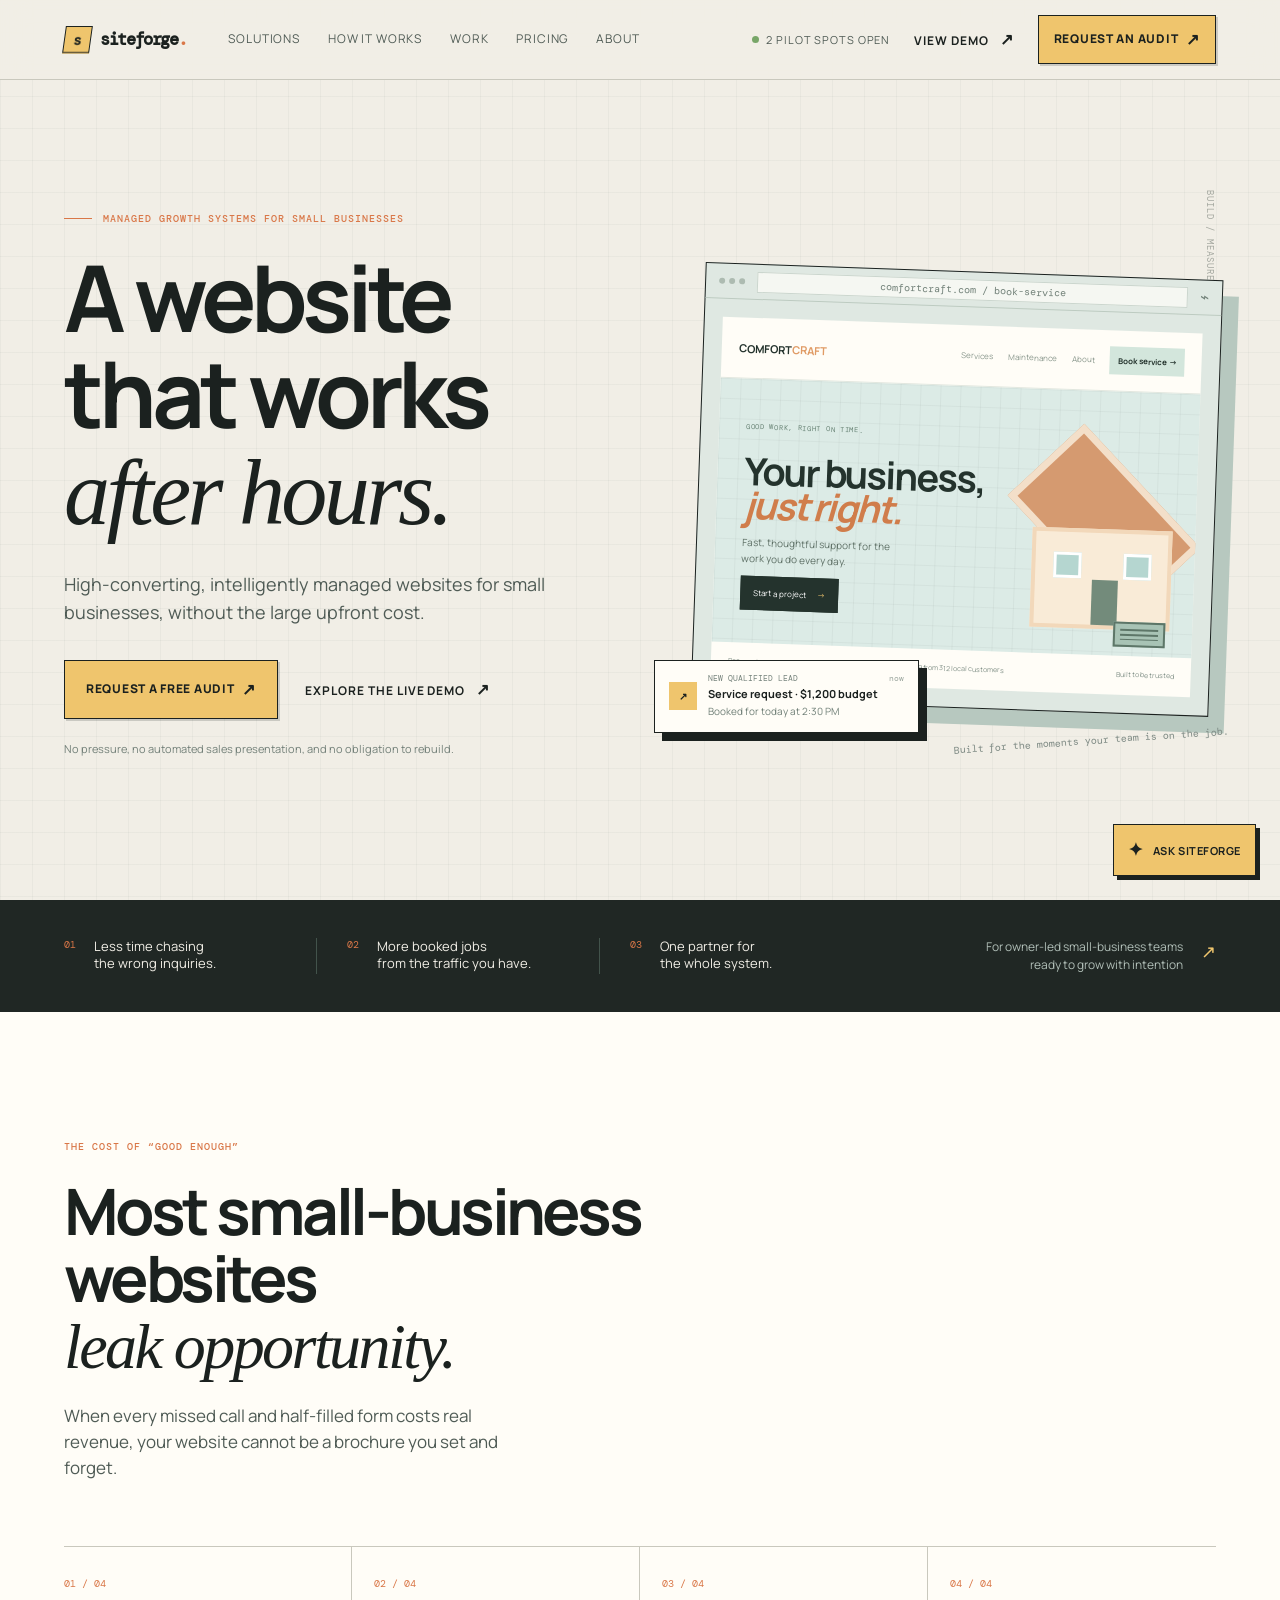
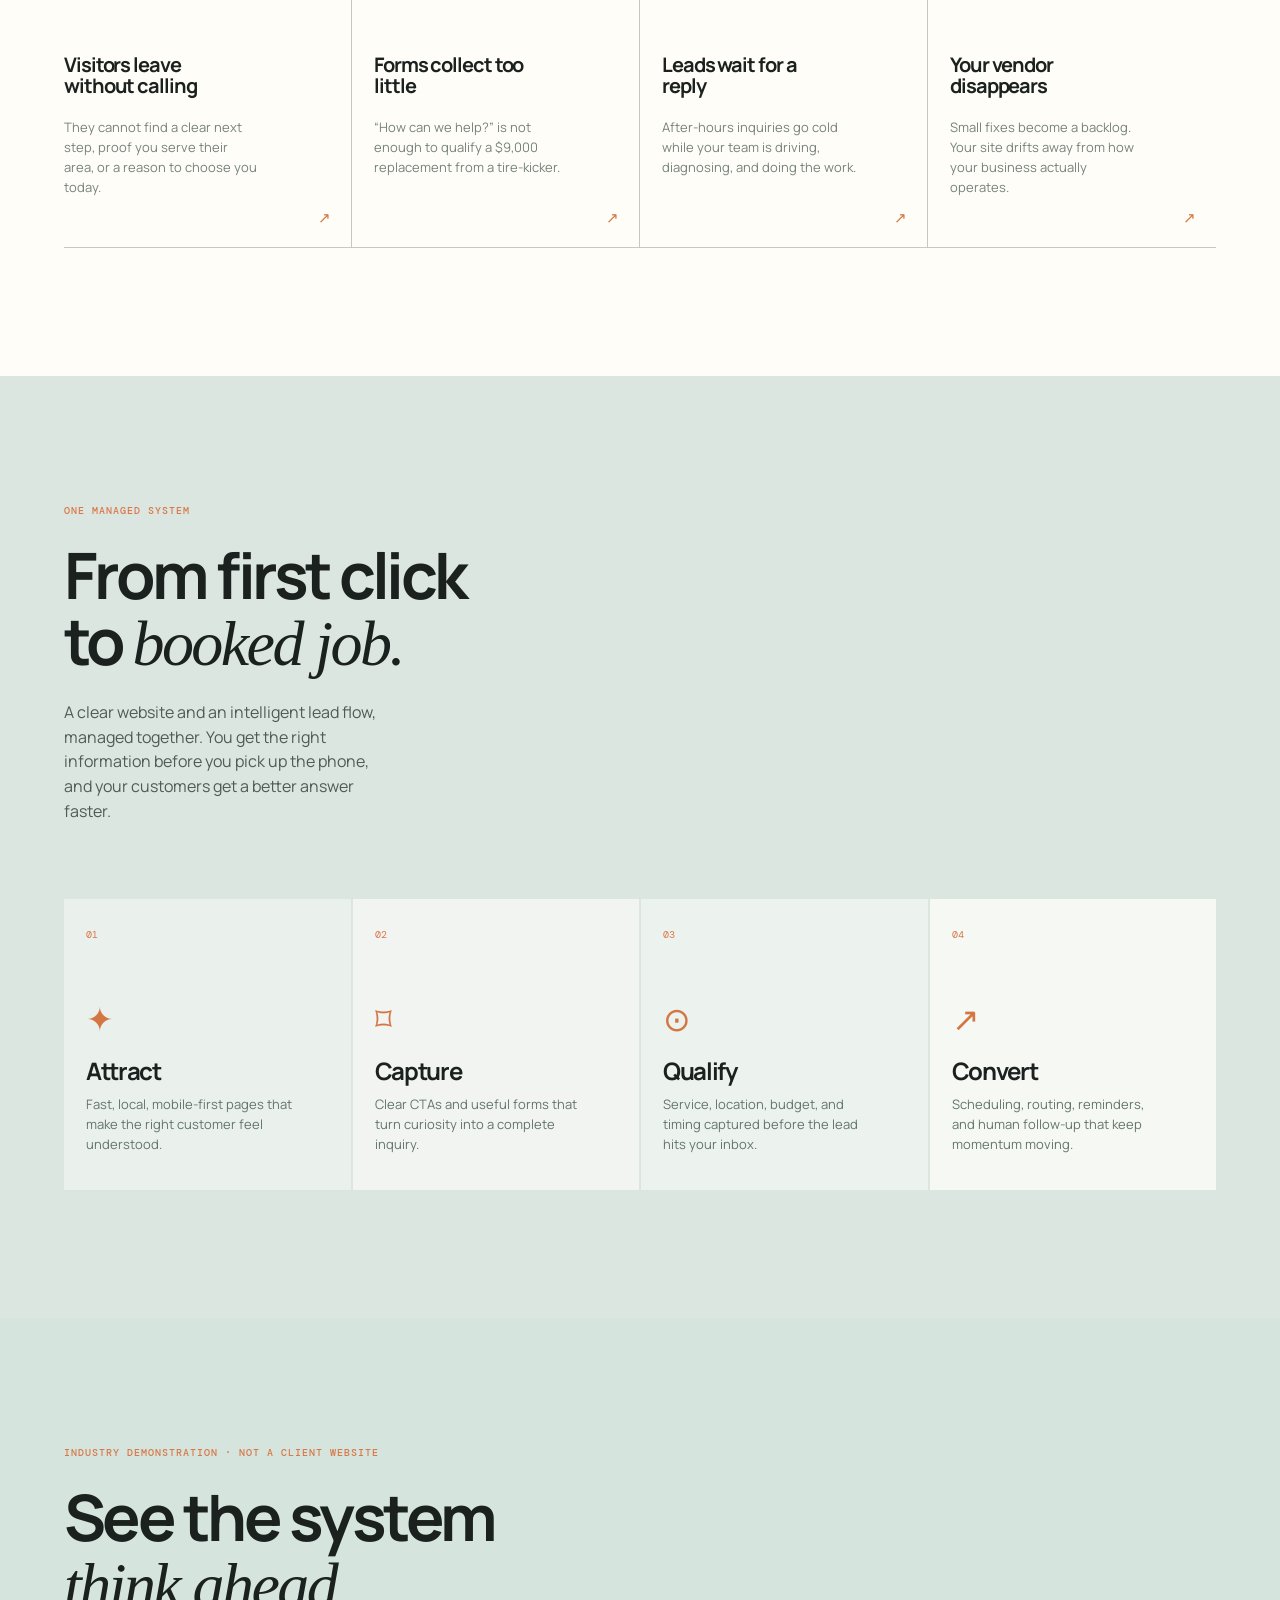
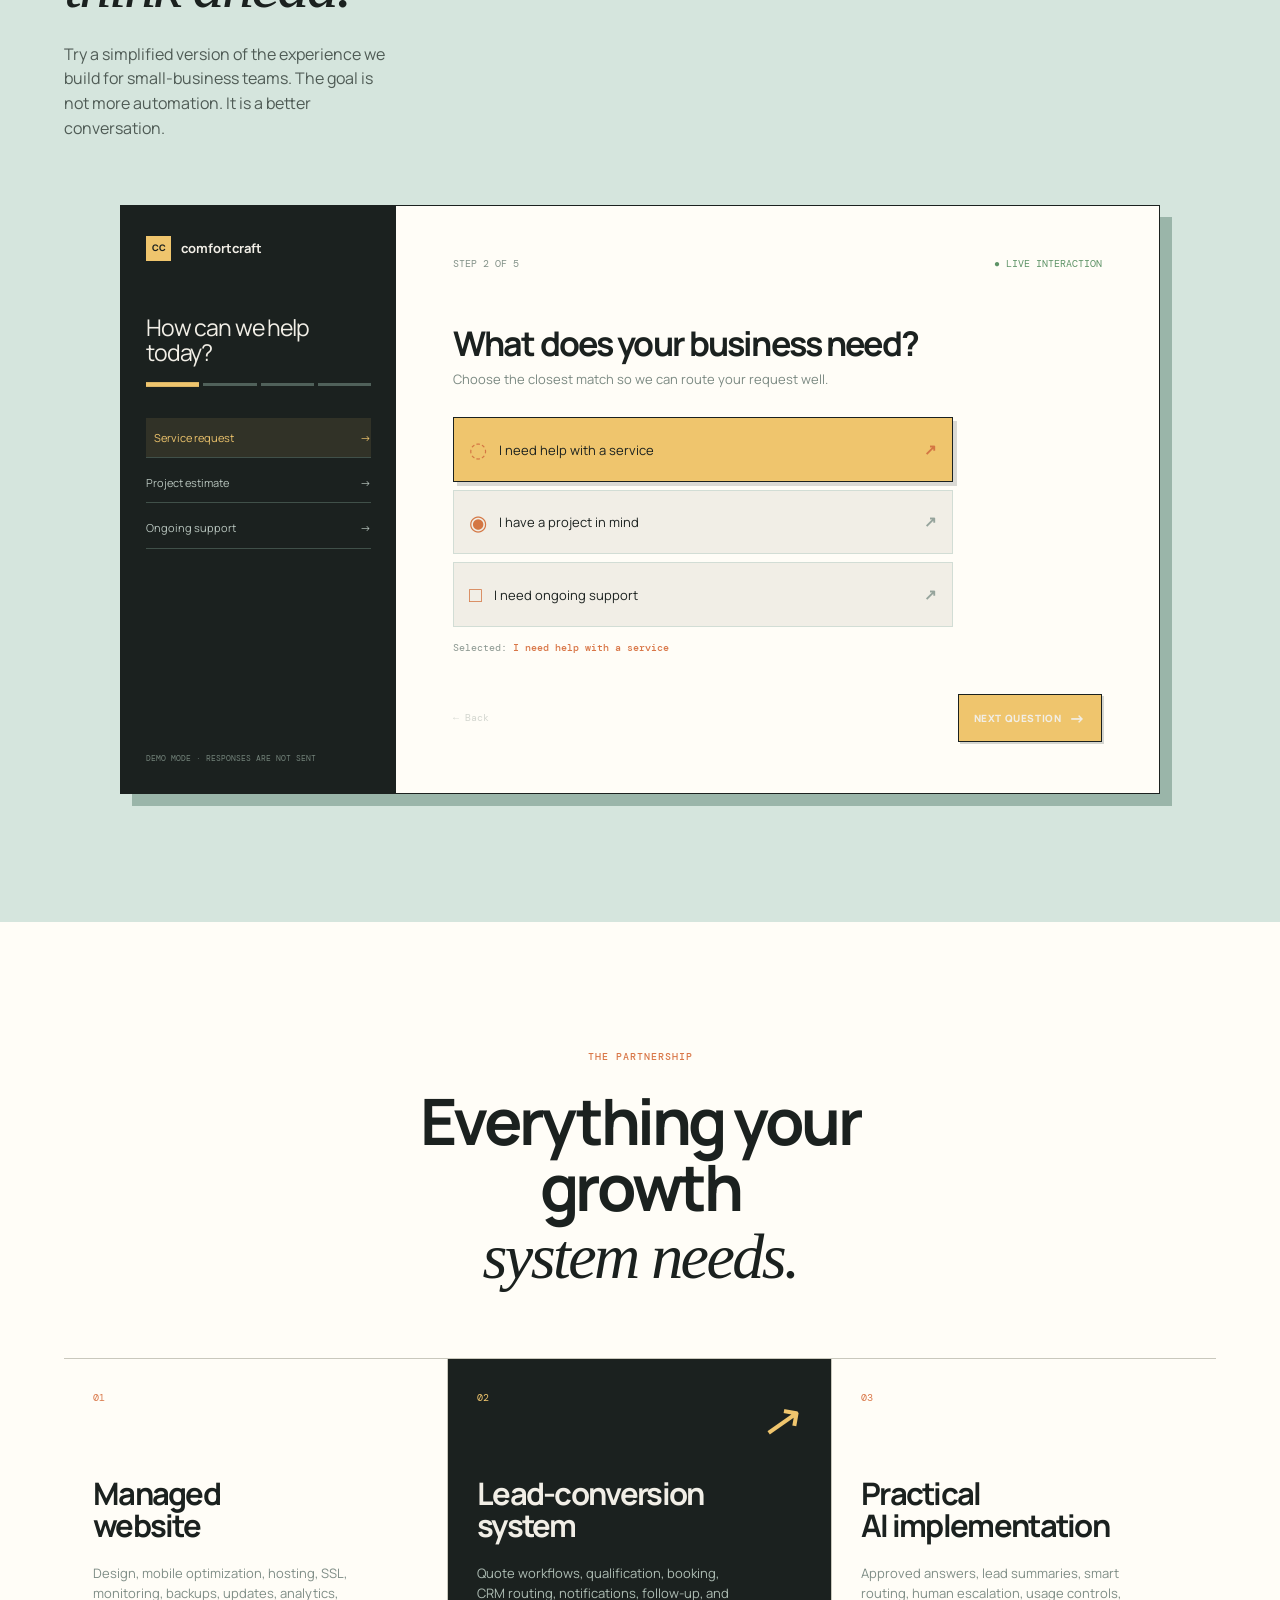
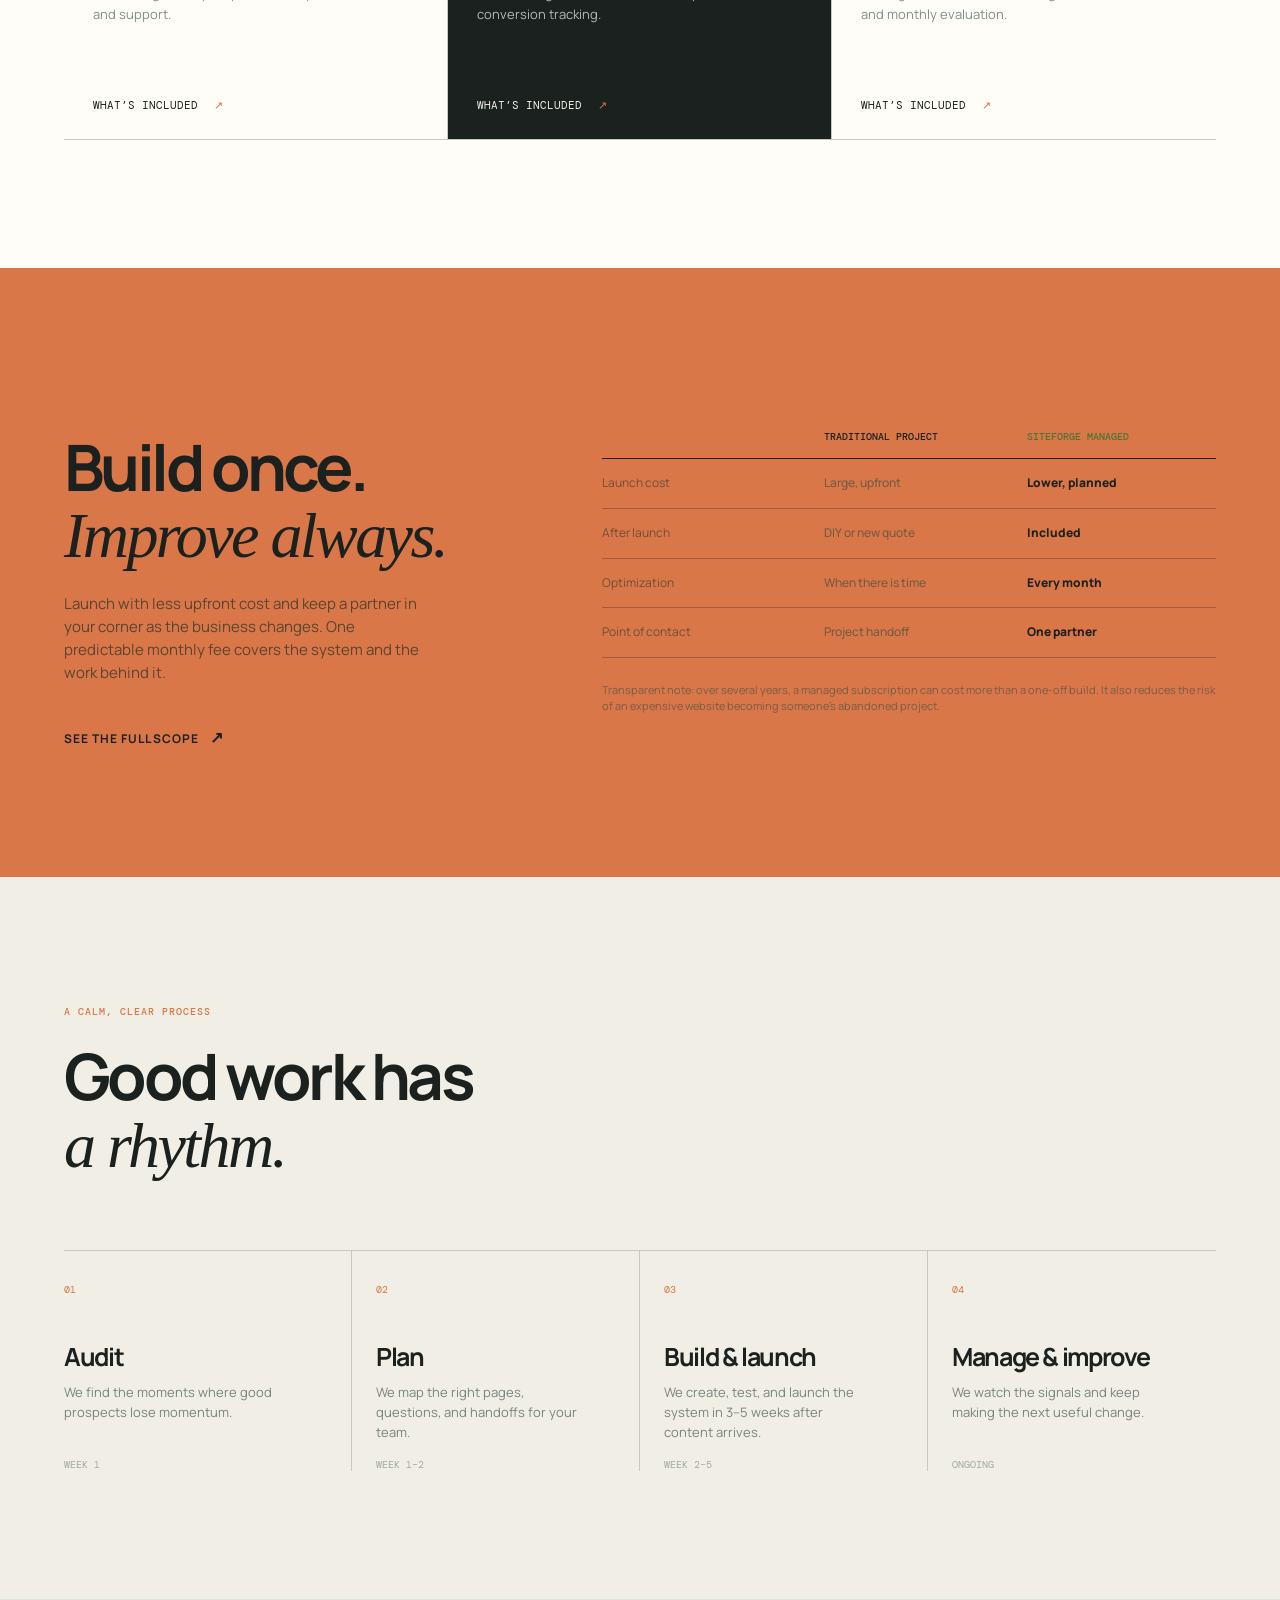
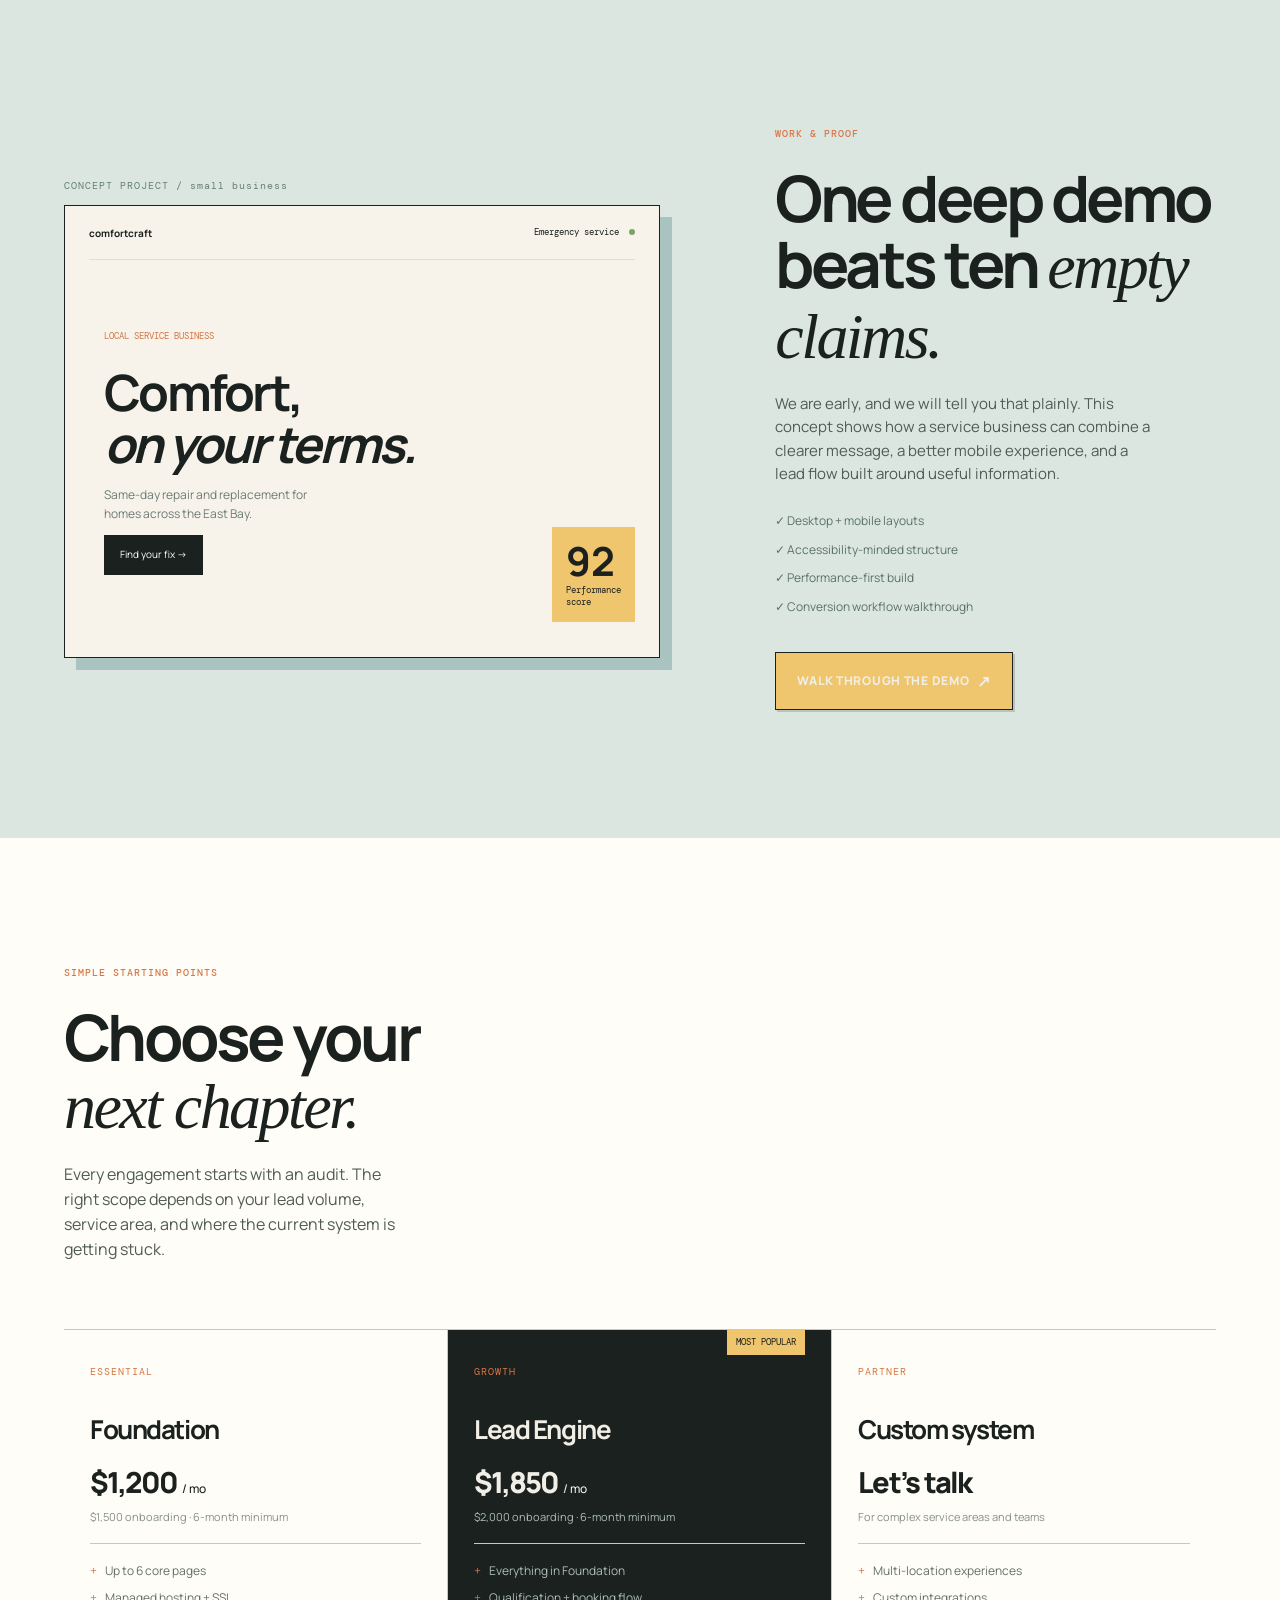
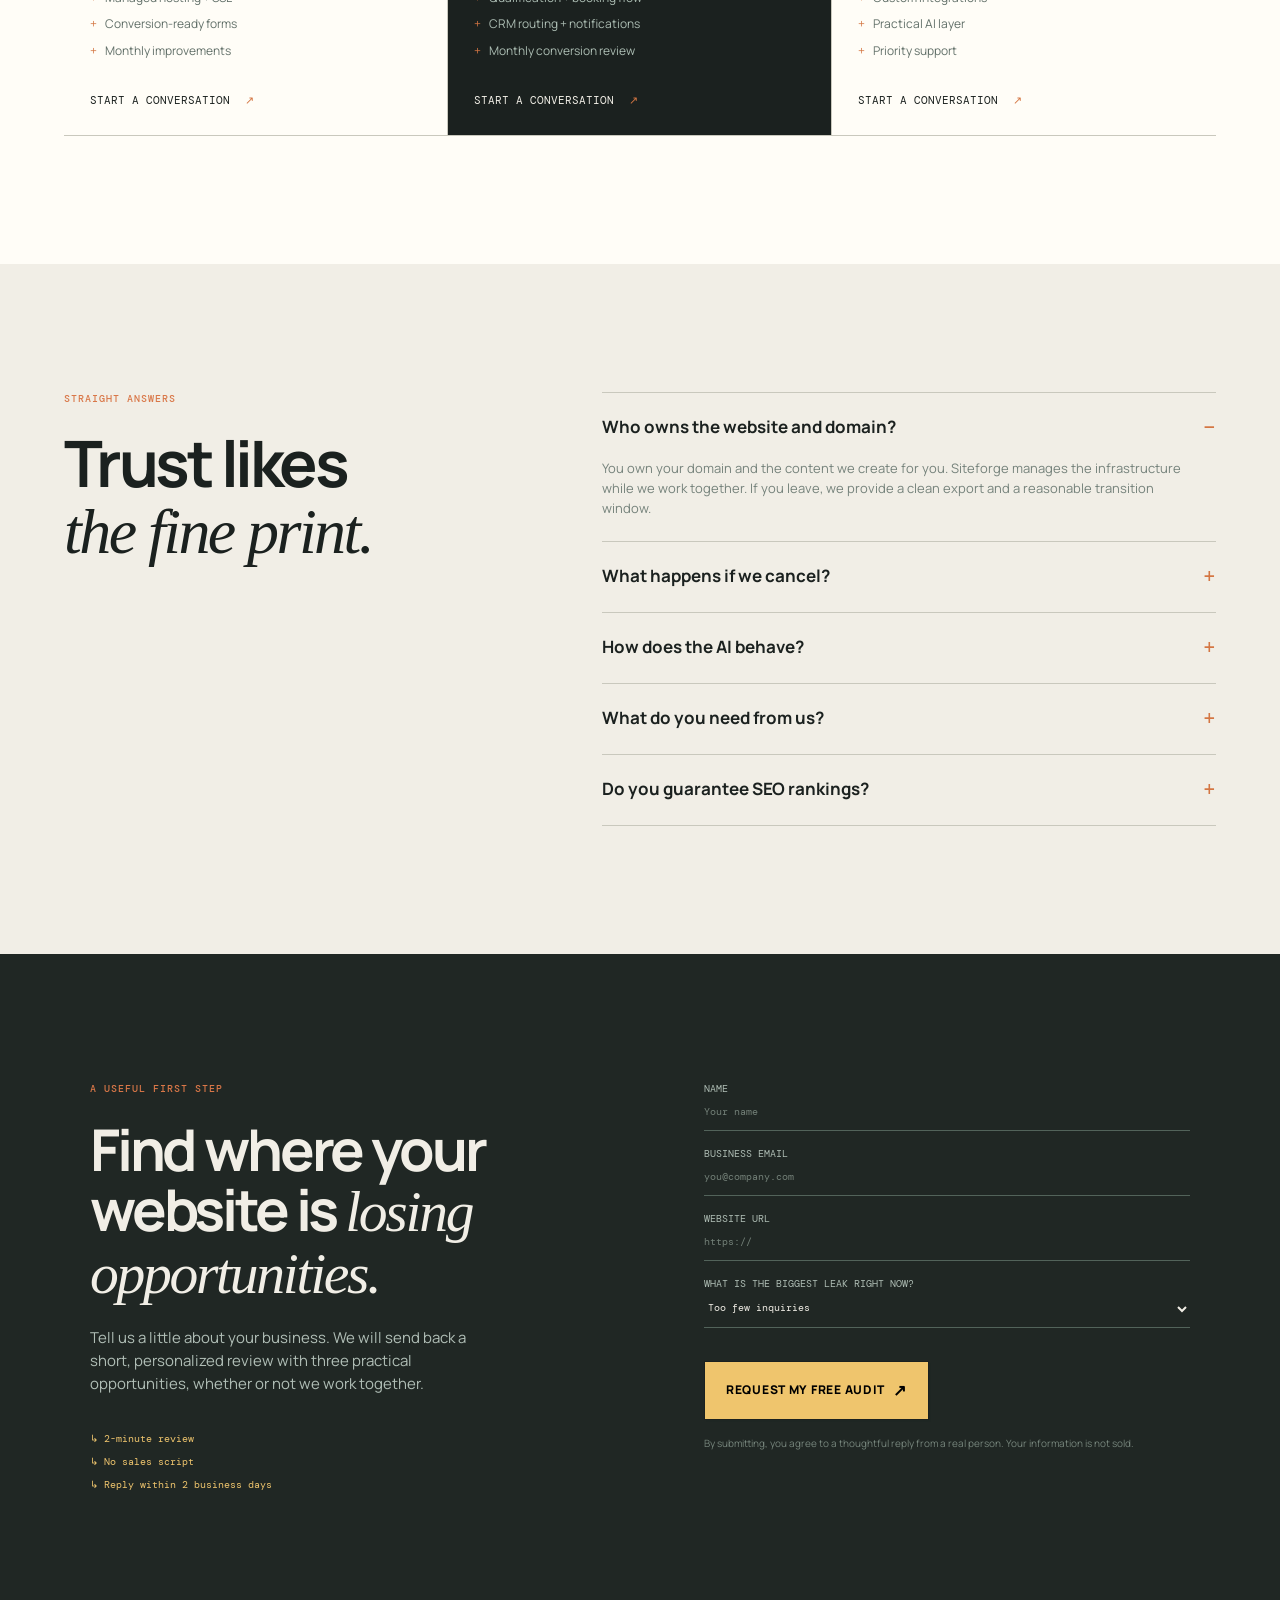
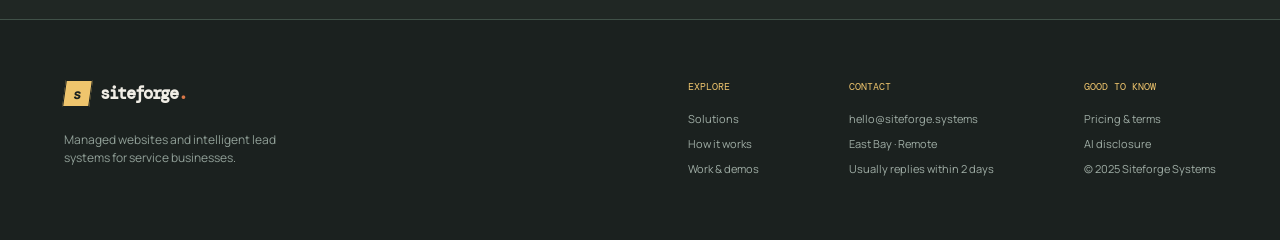
==== index.html @ d2ee428b "Add solutions and work pages with corresponding styles - Created solutions.html to outline Northstar" ====
<!doctype html>
<html lang="en">
<head>
  <meta charset="UTF-8">
  <meta name="viewport" content="width=device-width, initial-scale=1.0">
  <meta name="description" content="Northstar builds and manages lead-generating websites for residential HVAC teams.">
  <meta name="theme-color" content="#172420">
  <title>Northstar | Managed websites for HVAC teams</title>
  <link rel="preconnect" href="https://fonts.googleapis.com">
  <link rel="preconnect" href="https://fonts.gstatic.com" crossorigin>
  <link href="https://fonts.googleapis.com/css2?family=DM+Mono:wght@400;500&family=Manrope:wght@400;500;600;700;800&display=swap" rel="stylesheet">
  <link rel="stylesheet" href="styles.css">
</head>
<body>
  <header class="site-header">
    <a class="brand" href="#top" aria-label="Northstar home"><span class="brand-mark">N</span><span>northstar<span class="brand-dot">.</span></span></a>
    <nav class="main-nav" aria-label="Main navigation">
      <a href="solutions.html">Solutions</a><a href="process.html">How it works</a><a href="work.html">Work</a><a href="pricing.html">Pricing</a><a href="about.html">About</a>
    </nav>
    <div class="header-actions"><span class="availability"><i></i> 2 pilot spots open</span><a class="text-link" href="work.html">View demo <span>↗</span></a><a class="button button-small" href="audit.html">Request an audit <span>↗</span></a></div>
    <button class="menu-toggle" aria-label="Open navigation" aria-expanded="false"><span></span><span></span></button>
  </header>

  <main id="top">
    <section class="hero section-pad">
      <div class="hero-copy reveal">
        <p class="eyebrow"><span class="eyebrow-line"></span> Managed growth systems for HVAC teams</p>
        <h1>A website that works <em>after hours.</em></h1>
        <p class="hero-text">High-converting, intelligently managed websites for residential HVAC companies, without the large upfront cost.</p>
        <div class="hero-actions"><a class="button" href="#audit">Request a free audit <span>↗</span></a><a class="text-link text-link-large" href="#demo">Explore the live demo <span>↗</span></a></div>
        <p class="reassurance">No pressure, no automated sales presentation, and no obligation to rebuild.</p>
      </div>
      <div class="hero-visual reveal reveal-delay">
        <div class="browser-window">
          <div class="browser-bar"><div class="browser-dots"><i></i><i></i><i></i></div><div class="browser-address">comfortcraft.com / book-service</div><span class="lock">⌁</span></div>
          <div class="mock-site">
            <div class="mock-nav"><strong>COMFORT<span>CRAFT</span></strong><span>Services</span><span>Maintenance</span><span>About</span><b>Book service →</b></div>
            <div class="mock-hero"><div><small>Trusted comfort, right on time.</small><h2>Your home,<br><i>just right.</i></h2><p>Fast, honest heating and cooling care for every season.</p><button>Book a service call <span>→</span></button></div><div class="mock-house"><div class="house-roof"></div><div class="house-body"><div class="window"></div><div class="window"></div><div class="door"></div></div><div class="unit"><span></span><span></span><span></span></div></div></div>
            <div class="mock-footer"><span>24/7 emergency service</span><span>★ 4.9 from 312 homeowners</span><span>Licensed & insured</span></div>
          </div>
        </div>
        <div class="lead-toast"><div class="toast-icon">↗</div><div><small>NEW QUALIFIED LEAD</small><strong>AC repair · $1,200 budget</strong><span>Booked for today at 2:30 PM</span></div><b>now</b></div>
        <div class="visual-note">Built for the moments your team is on the job.</div>
      </div>
    </section>

    <section class="signal-strip"><div><span class="signal-number">01</span><p>Less time chasing<br>the wrong inquiries.</p></div><div><span class="signal-number">02</span><p>More booked jobs<br>from the traffic you have.</p></div><div><span class="signal-number">03</span><p>One partner for<br>the whole system.</p></div><div class="signal-aside">For owner-led HVAC teams<br>ready to grow with intention <span>↗</span></div></section>

    <section class="problem section-pad" id="solutions"><div class="section-intro reveal"><p class="eyebrow">The cost of “good enough”</p><h2>Most HVAC websites<br><em>leak opportunity.</em></h2><p>When every missed call and half-filled form costs real revenue, your website cannot be a brochure you set and forget.</p></div><div class="problem-grid reveal reveal-delay"><article><span class="card-index">01 / 04</span><h3>Visitors leave without calling</h3><p>They cannot find a clear next step, proof you serve their area, or a reason to choose you today.</p><span class="card-arrow">↗</span></article><article><span class="card-index">02 / 04</span><h3>Forms collect too little</h3><p>“How can we help?” is not enough to qualify a $9,000 replacement from a tire-kicker.</p><span class="card-arrow">↗</span></article><article><span class="card-index">03 / 04</span><h3>Leads wait for a reply</h3><p>After-hours inquiries go cold while your team is driving, diagnosing, and doing the work.</p><span class="card-arrow">↗</span></article><article><span class="card-index">04 / 04</span><h3>Your vendor disappears</h3><p>Small fixes become a backlog. Your site drifts away from how your business actually operates.</p><span class="card-arrow">↗</span></article></div></section>

    <section class="solution section-pad"><div class="solution-top"><div class="section-intro reveal"><p class="eyebrow">One managed system</p><h2>From first click<br>to <em>booked job.</em></h2></div><p class="solution-lede reveal reveal-delay">A clear website and an intelligent lead flow, managed together. You get the right information before you pick up the phone, and your customers get a better answer faster.</p></div><div class="stage-grid reveal"><article><span class="stage-number">01</span><div class="stage-icon">✦</div><h3>Attract</h3><p>Fast, local, mobile-first pages that make the right homeowner feel understood.</p></article><article><span class="stage-number">02</span><div class="stage-icon">⌑</div><h3>Capture</h3><p>Clear CTAs and useful forms that turn curiosity into a complete inquiry.</p></article><article><span class="stage-number">03</span><div class="stage-icon">⊙</div><h3>Qualify</h3><p>Service, location, budget, and timing captured before the lead hits your inbox.</p></article><article><span class="stage-number">04</span><div class="stage-icon">↗</div><h3>Convert</h3><p>Scheduling, routing, reminders, and human follow-up that keep momentum moving.</p></article></div></section>

    <section class="demo-section section-pad" id="demo"><div class="demo-head"><div class="section-intro reveal"><p class="eyebrow">Industry demonstration · not a client website</p><h2>See the system<br><em>think ahead.</em></h2></div><p class="demo-explainer reveal reveal-delay">Try a simplified version of the experience we build for HVAC teams. The goal is not more automation. It is a better conversation.</p></div><div class="demo-shell reveal"><aside class="demo-sidebar"><div class="demo-brand"><span class="mini-mark">CC</span><strong>comfortcraft</strong></div><p>How can we help today?</p><div class="demo-progress"><span class="active"></span><span></span><span></span><span></span></div><div class="demo-service-list"><button class="service-choice active" data-service="Repair">Air conditioning repair <span>→</span></button><button class="service-choice" data-service="Install">New system installation <span>→</span></button><button class="service-choice" data-service="Maintenance">Seasonal maintenance <span>→</span></button></div><small>DEMO MODE · RESPONSES ARE NOT SENT</small></aside><div class="demo-main"><div class="demo-main-top"><span>Step 1 of 4</span><span class="demo-badge">● Live interaction</span></div><h3>What does your home need?</h3><p>Choose the closest match so we can send the right technician.</p><div class="demo-options"><button class="demo-option selected" data-choice="Not cooling"><span>◌</span> It is not cooling <b>↗</b></button><button class="demo-option" data-choice="Strange noise"><span>◉</span> Strange noise or smell <b>↗</b></button><button class="demo-option" data-choice="Replace system"><span>□</span> I need to replace my system <b>↗</b></button></div><div class="demo-footer"><span>Usually takes 60 seconds</span><button class="button button-dark demo-next">Next step <span>→</span></button></div></div><div class="demo-result" aria-live="polite"><span class="result-kicker">STRUCTURED LEAD PREVIEW</span><strong>Ready for a human, not a robot.</strong><p class="result-service">Air conditioning repair · Not cooling</p><div class="result-fields"><span>Urgency <b>Today</b></span><span>Budget <b>$500–$1,500</b></span><span>Appointment <b>2:30 PM</b></span></div><button class="result-reset">Try another answer ↻</button></div></div></section>

    <section class="services section-pad"><div class="section-intro centered reveal"><p class="eyebrow">The partnership</p><h2>Everything your growth<br><em>system needs.</em></h2></div><div class="service-grid reveal reveal-delay"><article><span class="service-num">01</span><h3>Managed<br>website</h3><p>Design, mobile optimization, hosting, SSL, monitoring, backups, updates, analytics, and support.</p><a href="#audit">What’s included <span>↗</span></a></article><article class="service-featured"><span class="service-num">02</span><h3>Lead-conversion<br>system</h3><p>Quote workflows, qualification, booking, CRM routing, notifications, follow-up, and conversion tracking.</p><a href="#audit">What’s included <span>↗</span></a><div class="service-doodle">↗</div></article><article><span class="service-num">03</span><h3>Practical<br>AI implementation</h3><p>Approved answers, lead summaries, smart routing, human escalation, usage controls, and monthly evaluation.</p><a href="#audit">What’s included <span>↗</span></a></article></div></section>

    <section class="model section-pad" id="pricing"><div class="model-copy reveal"><p class="eyebrow">A different kind of engagement</p><h2>Build once.<br><em>Improve always.</em></h2><p>Launch with less upfront cost and keep a partner in your corner as the business changes. One predictable monthly fee covers the system and the work behind it.</p><a class="text-link" href="#audit">See the full scope <span>↗</span></a></div><div class="model-compare reveal reveal-delay"><div class="compare-row compare-heading"><span></span><b>Traditional project</b><b class="highlight-label">Northstar managed</b></div><div class="compare-row"><span>Launch cost</span><b>Large, upfront</b><strong>Lower, planned</strong></div><div class="compare-row"><span>After launch</span><b>DIY or new quote</b><strong>Included</strong></div><div class="compare-row"><span>Optimization</span><b>When there is time</b><strong>Every month</strong></div><div class="compare-row"><span>Point of contact</span><b>Project handoff</b><strong>One partner</strong></div><small>Transparent note: over several years, a managed subscription can cost more than a one-off build. It also reduces the risk of an expensive website becoming someone’s abandoned project.</small></div></section>

    <section class="process section-pad" id="process"><div class="section-intro reveal"><p class="eyebrow">A calm, clear process</p><h2>Good work has<br><em>a rhythm.</em></h2></div><div class="process-list reveal reveal-delay"><div><span>01</span><h3>Audit</h3><p>We find the moments where good prospects lose momentum.</p><b>Week 1</b></div><div><span>02</span><h3>Plan</h3><p>We map the right pages, questions, and handoffs for your team.</p><b>Week 1–2</b></div><div><span>03</span><h3>Build & launch</h3><p>We create, test, and launch the system in 3–5 weeks after content arrives.</p><b>Week 2–5</b></div><div><span>04</span><h3>Manage & improve</h3><p>We watch the signals and keep making the next useful change.</p><b>Ongoing</b></div></div></section>

    <section class="work section-pad" id="work"><div class="work-visual reveal"><div class="work-label">CONCEPT PROJECT / HVAC</div><div class="work-screen"><div class="work-top"><b>comfortcraft</b><span>Emergency service <i></i></span></div><div class="work-body"><small>LOCAL HEATING & COOLING</small><h2>Comfort,<br><i>on your terms.</i></h2><p>Same-day repair and replacement for homes across the East Bay.</p><button>Find your fix →</button></div><div class="work-side-stat"><strong>92</strong><span>Performance<br>score</span></div></div></div><div class="work-copy reveal reveal-delay"><p class="eyebrow">Work & proof</p><h2>One deep demo<br>beats ten <em>empty claims.</em></h2><p>We are early, and we will tell you that plainly. This concept shows how a service business can combine a clearer message, a better mobile experience, and a lead flow built around useful information.</p><div class="proof-list"><span>✓ Desktop + mobile layouts</span><span>✓ Accessibility-minded structure</span><span>✓ Performance-first build</span><span>✓ Conversion workflow walkthrough</span></div><a class="button button-dark" href="#demo">Walk through the demo <span>↗</span></a></div></section>

    <section class="pricing section-pad"><div class="pricing-top"><div class="section-intro reveal"><p class="eyebrow">Simple starting points</p><h2>Choose your<br><em>next chapter.</em></h2></div><p class="pricing-note reveal reveal-delay">Every engagement starts with an audit. The right scope depends on your lead volume, service area, and where the current system is getting stuck.</p></div><div class="pricing-grid reveal"><article><span>ESSENTIAL</span><h3>Foundation</h3><p class="price">$1,200 <small>/ mo</small></p><p class="onboard">$1,500 onboarding · 6-month minimum</p><ul><li>Up to 6 core pages</li><li>Managed hosting + SSL</li><li>Conversion-ready forms</li><li>Monthly improvements</li></ul><a href="#audit">Start a conversation <span>↗</span></a></article><article class="price-featured"><div class="popular">MOST POPULAR</div><span>GROWTH</span><h3>Lead Engine</h3><p class="price">$1,850 <small>/ mo</small></p><p class="onboard">$2,000 onboarding · 6-month minimum</p><ul><li>Everything in Foundation</li><li>Qualification + booking flow</li><li>CRM routing + notifications</li><li>Monthly conversion review</li></ul><a href="#audit">Start a conversation <span>↗</span></a></article><article><span>PARTNER</span><h3>Custom system</h3><p class="price">Let’s talk</p><p class="onboard">For complex service areas and teams</p><ul><li>Multi-location experiences</li><li>Custom integrations</li><li>Practical AI layer</li><li>Priority support</li></ul><a href="#audit">Start a conversation <span>↗</span></a></article></div></section>

    <section class="faq section-pad"><div class="section-intro reveal"><p class="eyebrow">Straight answers</p><h2>Trust likes<br><em>the fine print.</em></h2></div><div class="faq-list reveal reveal-delay"><details open><summary>Who owns the website and domain?</summary><p>You own your domain and the content we create for you. Northstar manages the infrastructure while we work together. If you leave, we provide a clean export and a reasonable transition window.</p></details><details><summary>What happens if we cancel?</summary><p>There is no lock-in beyond the minimum term. We give 30 days notice, export your site and lead data, and document the handoff. Your domain stays yours.</p></details><details><summary>How does the AI behave?</summary><p>It only answers from an approved knowledge base, shows its limits, and hands off to a person when a question is unclear or sensitive. We review its performance monthly.</p></details><details><summary>What do you need from us?</summary><p>A point person, access to your existing website and CRM, service details, photos or brand assets, and timely feedback. Content delays are the most common cause of a slower launch.</p></details><details><summary>Do you guarantee SEO rankings?</summary><p>No. We build a fast, accessible, technically sound foundation and track meaningful actions. Rankings depend on competition, location, content, and many factors outside a website.</p></details></div></section>

    <section class="audit section-pad" id="audit"><div class="audit-card reveal"><div class="audit-copy"><p class="eyebrow">A useful first step</p><h2>Find where your website is <em>losing opportunities.</em></h2><p>Tell us a little about your business. We will send back a short, personalized review with three practical opportunities, whether or not we work together.</p><div class="audit-trust"><span>↳ 2-minute review</span><span>↳ No sales script</span><span>↳ Reply within 2 business days</span></div></div><form class="audit-form" id="audit-form"><label>Name<input required type="text" placeholder="Your name"></label><label>Business email<input required type="email" placeholder="you@company.com"></label><label>Website URL<input type="url" placeholder="https://"></label><label>What is the biggest leak right now?<select><option>Too few inquiries</option><option>Inquiries are not qualified</option><option>Slow response time</option><option>Website feels outdated</option></select></label><button class="button button-light" type="submit">Request my free audit <span>↗</span></button><p class="form-note">By submitting, you agree to a thoughtful reply from a real person. Your information is not sold.</p></form><div class="form-success" hidden><span>✓</span><h3>Good. We have it.</h3><p>We’ll reply within two business days with next steps for your review.</p><button class="text-link reset-form" type="button">Send another request ↻</button></div></div></section>
  </main>

  <footer class="site-footer"><div class="footer-brand"><a class="brand" href="index.html"><span class="brand-mark">N</span><span>northstar<span class="brand-dot">.</span></span></a><p>Managed websites and intelligent lead systems for service businesses.</p></div><div class="footer-links"><div><small>Explore</small><a href="solutions.html">Solutions</a><a href="process.html">How it works</a><a href="work.html">Work & demos</a></div><div><small>Contact</small><a href="mailto:hello@northstar.systems">hello@northstar.systems</a><span>East Bay · Remote</span><span>Usually replies within 2 days</span></div><div><small>Good to know</small><a href="pricing.html">Pricing & terms</a><a href="audit.html">AI disclosure</a><span>© 2025 Northstar Systems</span></div></div></footer>
  <script src="script.js"></script>
</body>
</html>
---- styles.css ----
:root{--ink:#172420;--ink-soft:#40514a;--paper:#f4f5ef;--white:#fffefa;--mist:#e1e9e3;--line:#ccd6cf;--lime:#d5ee71;--blue:#cfe3ed;--orange:#e1a16b;--mono:'DM Mono',monospace;--sans:'Manrope',sans-serif}*{box-sizing:border-box}html{scroll-behavior:smooth}body{margin:0;background:var(--paper);color:var(--ink);font-family:var(--sans);font-size:15px;line-height:1.55}a{color:inherit;text-decoration:none}button,input,select{font:inherit}button{cursor:pointer}em{font-family:Georgia,serif;font-weight:400;letter-spacing:-.04em}h1,h2,h3,p{margin-top:0}h1,h2,h3{line-height:1.04;letter-spacing:-.055em}h1{font-size:clamp(3.8rem,7.2vw,7.6rem);max-width:850px;margin-bottom:28px}h2{font-size:clamp(2.7rem,5vw,5rem);margin-bottom:22px}h3{font-size:1.55rem}.section-pad{padding:128px max(5vw,32px)}.site-header{height:80px;padding:0 max(5vw,32px);display:flex;align-items:center;gap:42px;border-bottom:1px solid var(--line);background:rgba(244,245,239,.92);position:sticky;top:0;z-index:10;backdrop-filter:blur(14px)}.brand{display:flex;align-items:center;gap:9px;font-size:19px;font-weight:800;letter-spacing:-.06em}.brand-mark{background:var(--ink);color:var(--lime);display:grid;place-items:center;width:27px;height:27px;font-size:14px;letter-spacing:-.1em}.brand-dot{color:#d37b48}.main-nav{display:flex;gap:28px;font-size:12px;color:var(--ink-soft);text-transform:uppercase;letter-spacing:.07em}.main-nav a:hover,.text-link:hover{color:#d47643}.header-actions{margin-left:auto;display:flex;align-items:center;gap:24px;font-size:11px;text-transform:uppercase;letter-spacing:.08em}.availability{display:flex;align-items:center;gap:7px;color:var(--ink-soft)}.availability i{width:7px;height:7px;background:#78a668;border-radius:50%;display:block}.text-link{font-size:12px;text-transform:uppercase;letter-spacing:.08em;font-weight:700}.text-link span,.button span{padding-left:8px;font-size:16px}.button{display:inline-flex;align-items:center;justify-content:center;background:var(--lime);border:1px solid var(--ink);padding:16px 21px;font-size:12px;font-weight:800;text-transform:uppercase;letter-spacing:.06em;transition:transform .2s,box-shadow .2s}.button:hover{transform:translate(-3px,-3px);box-shadow:4px 4px 0 var(--ink)}.button-small{padding:11px 15px}.button-dark{background:var(--ink);color:var(--paper);border-color:var(--ink)}.button-light{background:var(--lime)}.menu-toggle{display:none;background:none;border:0}.hero{display:grid;grid-template-columns:1fr 1fr;gap:5vw;min-height:calc(100vh - 80px);align-items:center;padding-top:90px;padding-bottom:90px}.eyebrow{font:500 10px var(--mono);letter-spacing:.1em;text-transform:uppercase;color:#d47643;display:flex;align-items:center;gap:11px;margin-bottom:25px}.eyebrow-line{width:28px;height:1px;background:#d47643;display:inline-block}.hero-text{font-size:18px;line-height:1.6;max-width:490px;color:var(--ink-soft);margin-bottom:33px}.hero-actions{display:flex;align-items:center;gap:27px;flex-wrap:wrap}.text-link-large{font-size:12px}.reassurance{font-size:11px;color:#738079;margin-top:21px}.hero-visual{position:relative;padding:40px 0 40px 2vw}.browser-window{background:#dfe8e2;border:1px solid var(--ink);box-shadow:16px 16px 0 #b7c8bf;transform:rotate(2deg)}.browser-bar{height:35px;padding:0 13px;display:flex;align-items:center;gap:12px;border-bottom:1px solid #bdcbc1;font:10px var(--mono);color:#718078}.browser-dots{display:flex;gap:4px}.browser-dots i{width:6px;height:6px;border-radius:50%;background:#adbbb1}.browser-address{background:#f5f7f2;border:1px solid #cbd6ce;padding:3px 20px;flex:1;text-align:center}.lock{font-size:15px}.mock-site{background:var(--white);margin:18px;min-height:340px;color:#24332d}.mock-nav{padding:16px 17px;display:flex;gap:15px;align-items:center;border-bottom:1px solid #e2e7df;font-size:8px;color:#89978c}.mock-nav strong{font-size:11px;color:#24332d;margin-right:auto}.mock-nav strong span{color:#e09b65}.mock-nav b{background:#d3e6dc;padding:8px;color:#24332d;font-size:8px}.mock-hero{background:#dcebe6;min-height:260px;padding:33px 27px;display:flex;overflow:hidden}.mock-hero small{font:7px var(--mono);text-transform:uppercase;letter-spacing:.1em;color:#668173}.mock-hero h2{font-size:38px;line-height:.9;margin:17px 0 14px}.mock-hero h2 i{color:#d07d4b}.mock-hero p{font-size:10px;max-width:160px;color:#5f7167}.mock-hero button{border:1px solid #24332d;background:#24332d;color:white;padding:10px 12px;font-size:8px}.mock-hero button span{color:var(--lime);padding-left:9px}.mock-house{position:relative;flex:1;margin-left:20px;margin-top:45px}.house-roof{width:170px;height:105px;background:#d59a70;transform:rotate(45deg);position:absolute;top:0;left:15px;border:7px solid #f3dfc9}.house-body{position:absolute;background:#f9ebd7;width:140px;height:100px;top:60px;left:29px;border:4px solid #f2d8ba}.window{position:absolute;background:#b5d6d0;width:28px;height:26px;top:20px;left:18px;border:3px solid #fff}.window+ .window{left:88px}.door{position:absolute;background:#738b7b;width:26px;height:45px;bottom:0;left:57px}.unit{position:absolute;bottom:-24px;right:0;background:#a8c3b5;width:52px;height:25px;border:2px solid #5d7668;display:flex;flex-direction:column;gap:3px;padding:5px}.unit span{height:2px;background:#5d7668}.mock-footer{display:flex;justify-content:space-between;padding:14px 17px;font-size:7px;color:#819087}.lead-toast{position:absolute;bottom:16px;left:-18px;background:var(--white);border:1px solid var(--ink);display:flex;align-items:center;gap:11px;padding:12px 14px;box-shadow:8px 8px 0 var(--ink);font-size:10px}.toast-icon{background:var(--lime);width:28px;height:28px;display:grid;place-items:center;font-weight:bold}.lead-toast div:nth-child(2){display:grid;gap:2px}.lead-toast small{font:8px var(--mono);color:#77847d}.lead-toast strong{font-size:11px}.lead-toast span{color:#718078}.lead-toast>b{font:8px var(--mono);align-self:flex-start;color:#9aa59d}.visual-note{position:absolute;right:-1vw;bottom:2px;font:10px var(--mono);color:#7d8983;transform:rotate(-4deg)}.signal-strip{background:var(--ink);color:var(--paper);display:grid;grid-template-columns:repeat(3,1fr) 1.2fr;padding:38px max(5vw,32px);gap:30px}.signal-strip>div{display:flex;gap:18px;border-right:1px solid #42534b}.signal-strip>div:nth-child(3){border:0}.signal-number{font:10px var(--mono);color:var(--lime)}.signal-strip p{font-size:13px;line-height:1.3;margin:0}.signal-aside{border:0!important;justify-content:flex-end;text-align:right;color:#b0beb7;font-size:12px;line-height:1.5}.signal-aside span{color:var(--lime);font-size:18px}.section-intro{max-width:600px}.section-intro>p:last-child{font-size:17px;color:var(--ink-soft);max-width:440px}.problem{background:var(--white)}.problem-grid{display:grid;grid-template-columns:repeat(4,1fr);margin-top:64px;border-top:1px solid var(--line);border-bottom:1px solid var(--line)}.problem-grid article{min-height:300px;padding:23px 22px 20px 0;border-right:1px solid var(--line);position:relative}.problem-grid article:not(:first-child){padding-left:22px}.problem-grid article:last-child{border:0}.card-index,.stage-number,.service-num{font:10px var(--mono);color:#d47643}.problem-grid h3{font-size:20px;margin-top:62px;max-width:170px}.problem-grid p{font-size:13px;color:#75827b;max-width:195px}.card-arrow{position:absolute;bottom:17px;right:20px;color:#d47643}.solution{background:var(--blue)}.solution-top,..demo-head,.pricing-top{display:flex;justify-content:space-between;gap:70px}.solution-lede,.demo-explainer,.pricing-note{max-width:335px;align-self:flex-end;color:var(--ink-soft);font-size:16px}.stage-grid{display:grid;grid-template-columns:repeat(4,1fr);margin-top:75px;gap:2px}.stage-grid article{background:rgba(255,254,250,.38);min-height:250px;padding:22px;position:relative}.stage-grid article:nth-child(2){background:rgba(255,254,250,.63)}.stage-grid article:nth-child(3){background:rgba(255,254,250,.45)}.stage-grid article:nth-child(4){background:rgba(255,254,250,.76)}.stage-icon{font-size:33px;margin:49px 0 15px;color:#d47643}.stage-grid h3{font-size:24px;margin-bottom:10px}.stage-grid p{font-size:13px;color:#62756c;max-width:210px}.demo-section{background:#d5e5dd}.demo-shell{display:grid;grid-template-columns:275px 1fr;max-width:1040px;margin:64px auto 0;background:var(--white);border:1px solid var(--ink);min-height:465px;box-shadow:12px 12px 0 #9ab5a9;position:relative;overflow:hidden}.demo-sidebar{background:var(--ink);color:var(--paper);padding:30px 25px;display:flex;flex-direction:column}.demo-brand{display:flex;align-items:center;gap:10px;font-size:13px}.mini-mark{display:grid;place-items:center;background:var(--lime);color:var(--ink);font-size:9px;width:25px;height:25px;font-weight:800}.demo-sidebar>p{font-size:23px;line-height:1.1;margin:54px 0 18px;letter-spacing:-.05em}.demo-progress{display:flex;gap:4px;margin-bottom:32px}.demo-progress span{height:3px;flex:1;background:#50615a}.demo-progress .active{background:var(--lime)}.demo-service-list{display:grid;gap:5px}.service-choice{background:none;border:0;border-bottom:1px solid #405049;color:#b8c5be;text-align:left;padding:11px 0;font-size:11px;display:flex;justify-content:space-between}.service-choice.active{color:var(--lime)}.demo-sidebar small{font:8px var(--mono);color:#73837a;margin-top:auto}.demo-main{padding:51px 57px}.demo-main-top{font:10px var(--mono);color:#839188;display:flex;justify-content:space-between;text-transform:uppercase}.demo-badge{color:#5e9367}.demo-main h3{font-size:34px;margin:56px 0 8px}.demo-main>p{color:#7b8982;font-size:13px}.demo-options{display:grid;gap:8px;max-width:500px;margin-top:28px}.demo-option{display:flex;align-items:center;gap:12px;border:1px solid #d2ddd5;background:var(--paper);padding:15px;text-align:left;color:var(--ink);font-size:13px}.demo-option span{font-size:21px;color:#d47643}.demo-option b{margin-left:auto;color:#96a49c;font-size:15px}.demo-option.selected{border-color:var(--ink);background:#edf4ee}.demo-option.selected b{color:#d47643}.demo-footer{display:flex;justify-content:space-between;align-items:center;margin-top:40px;color:#8b9790;font:10px var(--mono)}.demo-footer .button{font-family:var(--sans);font-size:10px;padding:12px 15px}.demo-result{display:none;position:absolute;right:30px;bottom:24px;background:var(--lime);border:1px solid var(--ink);padding:21px;width:275px;box-shadow:7px 7px 0 var(--ink)}.demo-result.show{display:block}.result-kicker{font:9px var(--mono);color:#677b4f}.demo-result strong{display:block;font-size:19px;line-height:1.05;margin:23px 0 12px;letter-spacing:-.05em}.result-service{font-size:11px}.result-fields{border-top:1px solid #b1c95e;margin-top:16px;padding-top:12px;display:grid;gap:7px;font-size:10px}.result-fields span{display:flex;justify-content:space-between}.result-fields b{font-weight:700}.result-reset{background:none;border:0;font-size:10px;margin-top:20px;padding:0;border-bottom:1px solid var(--ink)}.services{background:var(--white)}.centered{text-align:center;margin:auto}.centered .eyebrow{justify-content:center}.service-grid{display:grid;grid-template-columns:repeat(3,1fr);margin-top:67px;border-top:1px solid var(--line);border-bottom:1px solid var(--line)}.service-grid article{min-height:380px;padding:25px 29px;position:relative;border-right:1px solid var(--line)}.service-grid article:last-child{border:0}.service-grid .service-featured{background:var(--ink);color:var(--paper)}.service-featured .service-num{color:var(--lime)}.service-grid h3{font-size:31px;margin:70px 0 22px}.service-grid p{font-size:13px;color:#7f8d86;max-width:260px}.service-featured p{color:#aebdb4}.service-grid a{position:absolute;bottom:27px;font:11px var(--mono);text-transform:uppercase}.service-grid a span{color:#d47643;margin-left:9px}.service-doodle{position:absolute;right:27px;top:23px;font-size:49px;color:var(--lime);transform:rotate(10deg)}.model{display:grid;grid-template-columns:.8fr 1.2fr;gap:10vw;background:var(--orange)}.model-copy p:not(.eyebrow){max-width:370px;color:#5a4432}.model-copy .text-link{display:inline-block;margin-top:25px}.model-compare{align-self:center}.compare-row{display:grid;grid-template-columns:1.1fr 1fr 1fr;border-bottom:1px solid rgba(23,36,32,.3);padding:15px 0;gap:15px;font-size:12px}.compare-row span{color:#6d4f38}.compare-row b{font-weight:500;color:#765b44}.compare-row strong{font-weight:800}.compare-heading{padding-top:0;border-bottom:1px solid var(--ink);font:10px var(--mono);text-transform:uppercase}.compare-heading b{color:var(--ink)}.highlight-label{color:#4e7335!important}.model-compare>small{display:block;color:#795c45;font-size:11px;line-height:1.5;margin-top:24px}.process{background:var(--paper)}.process-list{display:grid;grid-template-columns:repeat(4,1fr);margin-top:70px;border-top:1px solid var(--line)}.process-list>div{padding:25px 24px 0 0;border-right:1px solid var(--line);min-height:220px;position:relative}.process-list>div:not(:first-child){padding-left:24px}.process-list>div:last-child{border:0}.process-list span{font:10px var(--mono);color:#d47643}.process-list h3{font-size:25px;margin:45px 0 12px}.process-list p{font-size:13px;color:#77847d;max-width:210px}.process-list b{position:absolute;bottom:0;font:10px var(--mono);font-weight:400;color:#a0aaa4;text-transform:uppercase}.work{display:grid;grid-template-columns:1.15fr .85fr;gap:9vw;background:var(--blue);align-items:center}.work-visual{position:relative}.work-label{font:10px var(--mono);letter-spacing:.1em;margin-bottom:13px;color:#658076}.work-screen{background:#f7f2ea;min-height:390px;border:1px solid var(--ink);position:relative;padding:20px 24px;box-shadow:12px 12px 0 #a9c4c0;overflow:hidden}.work-top{display:flex;justify-content:space-between;font-size:10px;border-bottom:1px solid #e0ded5;padding-bottom:17px}.work-top span{font:9px var(--mono)}.work-top i{display:inline-block;width:6px;height:6px;background:#76a663;border-radius:50%;margin-left:5px}.work-body{padding:62px 15px}.work-body small{font:9px var(--mono);color:#d47643}.work-body h2{font-size:50px;margin:21px 0 16px}.work-body p{color:#6c7c73;font-size:12px;max-width:205px}.work-body button{border:0;background:var(--ink);color:white;padding:12px 16px;font-size:10px}.work-side-stat{position:absolute;right:24px;bottom:35px;background:var(--lime);padding:14px;display:grid;gap:3px}.work-side-stat strong{font-size:40px;line-height:1}.work-side-stat span{font:9px var(--mono)}.work-copy>p:not(.eyebrow){color:var(--ink-soft);max-width:375px}.proof-list{display:grid;gap:10px;margin:27px 0 35px;font-size:12px}.proof-list span{color:#587169}.pricing{background:var(--white)}.pricing-grid{display:grid;grid-template-columns:repeat(3,1fr);margin-top:67px;border-top:1px solid var(--line);border-bottom:1px solid var(--line)}.pricing-grid article{padding:28px 26px;min-height:405px;border-right:1px solid var(--line);position:relative}.pricing-grid article:last-child{border:0}.pricing-grid article>span{font:10px var(--mono);color:#d47643;letter-spacing:.1em}.pricing-grid h3{font-size:26px;margin:35px 0 17px}.price{font-size:29px;font-weight:800;letter-spacing:-.06em;margin-bottom:3px}.price small{font-size:12px;font-weight:500;letter-spacing:0}.onboard{font-size:11px;color:#849089}.pricing-grid ul{list-style:none;padding:18px 0 0;margin:18px 0;border-top:1px solid var(--line);display:grid;gap:8px;font-size:12px;color:#627069}.pricing-grid li:before{content:'+';color:#d47643;margin-right:8px}.pricing-grid article>a{position:absolute;bottom:28px;font:11px var(--mono);text-transform:uppercase}.pricing-grid article>a span{color:#d47643;margin-left:8px}.price-featured{background:var(--ink);color:var(--paper)}.price-featured .onboard,.price-featured li{color:#acbdb3}.price-featured .popular{position:absolute;top:-1px;right:26px;background:var(--lime);color:var(--ink);font:9px var(--mono);padding:7px 9px}.faq{background:var(--paper);display:grid;grid-template-columns:.8fr 1.2fr;gap:10vw}.faq-list{border-top:1px solid var(--line)}details{border-bottom:1px solid var(--line);padding:21px 0}summary{list-style:none;cursor:pointer;font-size:17px;font-weight:700;display:flex;justify-content:space-between}summary::-webkit-details-marker{display:none}summary:after{content:'+';font:21px var(--mono);color:#d47643}details[open] summary:after{content:'−'}details p{max-width:600px;color:#75827b;font-size:13px;margin:16px 30px 2px 0}.audit{background:var(--ink);color:var(--paper)}.audit-card{max-width:1100px;margin:auto;display:grid;grid-template-columns:1fr 1fr;gap:10vw;position:relative}.audit-copy h2{font-size:clamp(2.7rem,4.5vw,4.8rem)}.audit-copy>p:not(.eyebrow){color:#b0beb6;max-width:400px}.audit-trust{display:grid;gap:10px;margin-top:36px;font:10px var(--mono);color:var(--lime)}.audit-form{display:grid;gap:16px;align-content:start}.audit-form label{font:10px var(--mono);text-transform:uppercase;color:#aebdb4}.audit-form input,.audit-form select{width:100%;display:block;background:transparent;border:0;border-bottom:1px solid #52635a;padding:10px 0 12px;color:var(--paper);outline:0;border-radius:0}.audit-form input::placeholder{color:#738078}.audit-form input:focus,.audit-form select:focus{border-color:var(--lime)}.audit-form select option{color:var(--ink)}.audit-form .button{margin-top:17px;justify-self:start}.form-note{font-size:10px;color:#76857c;margin:0}.form-success{display:none;align-content:center}.form-success:not([hidden]){display:block}.form-success>span{font-size:45px;color:var(--lime)}.form-success h3{font-size:31px;margin:22px 0 10px}.form-success p{color:#b0beb6}.reset-form{background:none;border:0;color:var(--lime);padding:0;margin-top:20px}.site-footer{background:var(--ink);color:var(--paper);border-top:1px solid #405148;padding:60px max(5vw,32px);display:flex;justify-content:space-between;gap:60px}.site-footer .brand-mark{background:var(--lime);color:var(--ink)}.footer-brand p{max-width:240px;color:#91a098;font-size:12px;margin-top:24px}.footer-links{display:flex;gap:90px}.footer-links>div{display:grid;gap:8px;align-content:start;font-size:11px;color:#a0aea6}.footer-links small{font:10px var(--mono);color:var(--lime);text-transform:uppercase;margin-bottom:9px}.footer-links a:hover{color:var(--lime)}.reveal{opacity:0;transform:translateY(22px);transition:opacity .7s ease,transform .7s ease}.reveal.visible{opacity:1;transform:none}.reveal-delay{transition-delay:.12s}@media(max-width:900px){.main-nav{display:none}.header-actions .availability,.header-actions .text-link{display:none}.menu-toggle{display:grid;gap:5px;margin-left:10px}.menu-toggle span{width:24px;height:1px;background:var(--ink)}.site-header{gap:0}.site-header.menu-open .main-nav{display:flex;position:absolute;left:0;right:0;top:79px;background:var(--paper);padding:24px 32px;flex-direction:column;gap:18px;border-bottom:1px solid var(--line)}.hero{grid-template-columns:1fr;min-height:auto}.hero-visual{max-width:680px;margin:auto;width:100%}.signal-strip{grid-template-columns:repeat(2,1fr)}.signal-strip>div:nth-child(2){border:0}.signal-aside{display:none}.problem-grid,.stage-grid{grid-template-columns:repeat(2,1fr)}.problem-grid article:nth-child(2){border-right:0}.problem-grid article:nth-child(3){border-top:1px solid var(--line);padding-left:0}.problem-grid article:nth-child(4){border-top:1px solid var(--line)}.stage-grid article{min-height:220px}.service-grid,.pricing-grid{grid-template-columns:1fr}.service-grid article,.pricing-grid article{border-right:0;border-bottom:1px solid var(--line);min-height:310px}.service-grid article:last-child,.pricing-grid article:last-child{border-bottom:0}.model,.work,.faq{grid-template-columns:1fr;gap:55px}.process-list{grid-template-columns:repeat(2,1fr);gap:0}.process-list>div:nth-child(2){border-right:0}.process-list>div:nth-child(3),.process-list>div:nth-child(4){border-top:1px solid var(--line);padding-top:25px}.audit-card{grid-template-columns:1fr;gap:60px}.footer-links{gap:35px}}@media(max-width:580px){.section-pad{padding:83px 22px}.site-header{padding:0 22px}.header-actions{gap:0}.hero{padding-top:60px}.hero h1{font-size:3.7rem}.hero-text{font-size:16px}.hero-actions{align-items:flex-start;flex-direction:column;gap:18px}.hero-visual{padding:25px 0 45px}.browser-window{transform:none}.mock-nav span{display:none}.mock-hero{padding:28px 18px}.mock-hero h2{font-size:32px}.mock-house{transform:scale(.75);transform-origin:right bottom;margin-left:-20px}.lead-toast{left:-4px;transform:scale(.88);transform-origin:left bottom}.signal-strip{padding:30px 22px;grid-template-columns:1fr 1fr;gap:25px 10px}.signal-strip>div{border:0!important}.problem-grid,.stage-grid{grid-template-columns:1fr}.problem-grid article,.problem-grid article:not(:first-child){padding-left:0;border-right:0;border-bottom:1px solid var(--line);min-height:220px}.problem-grid article:last-child{border-bottom:0}.problem-grid h3{margin-top:40px}.solution-top,.demo-head,.pricing-top{display:block}.solution-lede,.demo-explainer,.pricing-note{margin-top:30px}.demo-shell{grid-template-columns:1fr;margin-top:42px}.demo-sidebar{min-height:260px}.demo-sidebar>p{margin-top:35px}.demo-main{padding:34px 25px 150px}.demo-main h3{font-size:28px;margin-top:38px}.demo-footer{align-items:flex-start;gap:15px;flex-direction:column}.demo-result{left:22px;right:22px;bottom:20px;width:auto}.service-grid h3{margin-top:50px}.model-compare{font-size:11px}.compare-row{grid-template-columns:1fr 1fr 1fr;gap:8px}.process-list{grid-template-columns:1fr}.process-list>div,.process-list>div:not(:first-child){border-right:0;border-bottom:1px solid var(--line);padding-left:0;min-height:185px}.process-list>div:last-child{border-bottom:0}.work-screen{min-height:340px;padding:16px}.work-body{padding:50px 5px}.work-body h2{font-size:40px}.work-side-stat{right:12px;bottom:20px}.pricing-grid{margin-top:45px}.pricing-grid article{min-height:350px}.faq{gap:40px}.audit-card{gap:50px}.site-footer{display:block;padding:48px 22px}.footer-links{margin-top:50px;display:grid;grid-template-columns:1fr 1fr;gap:35px 20px}.footer-links>div:last-child{grid-column:span 2}}
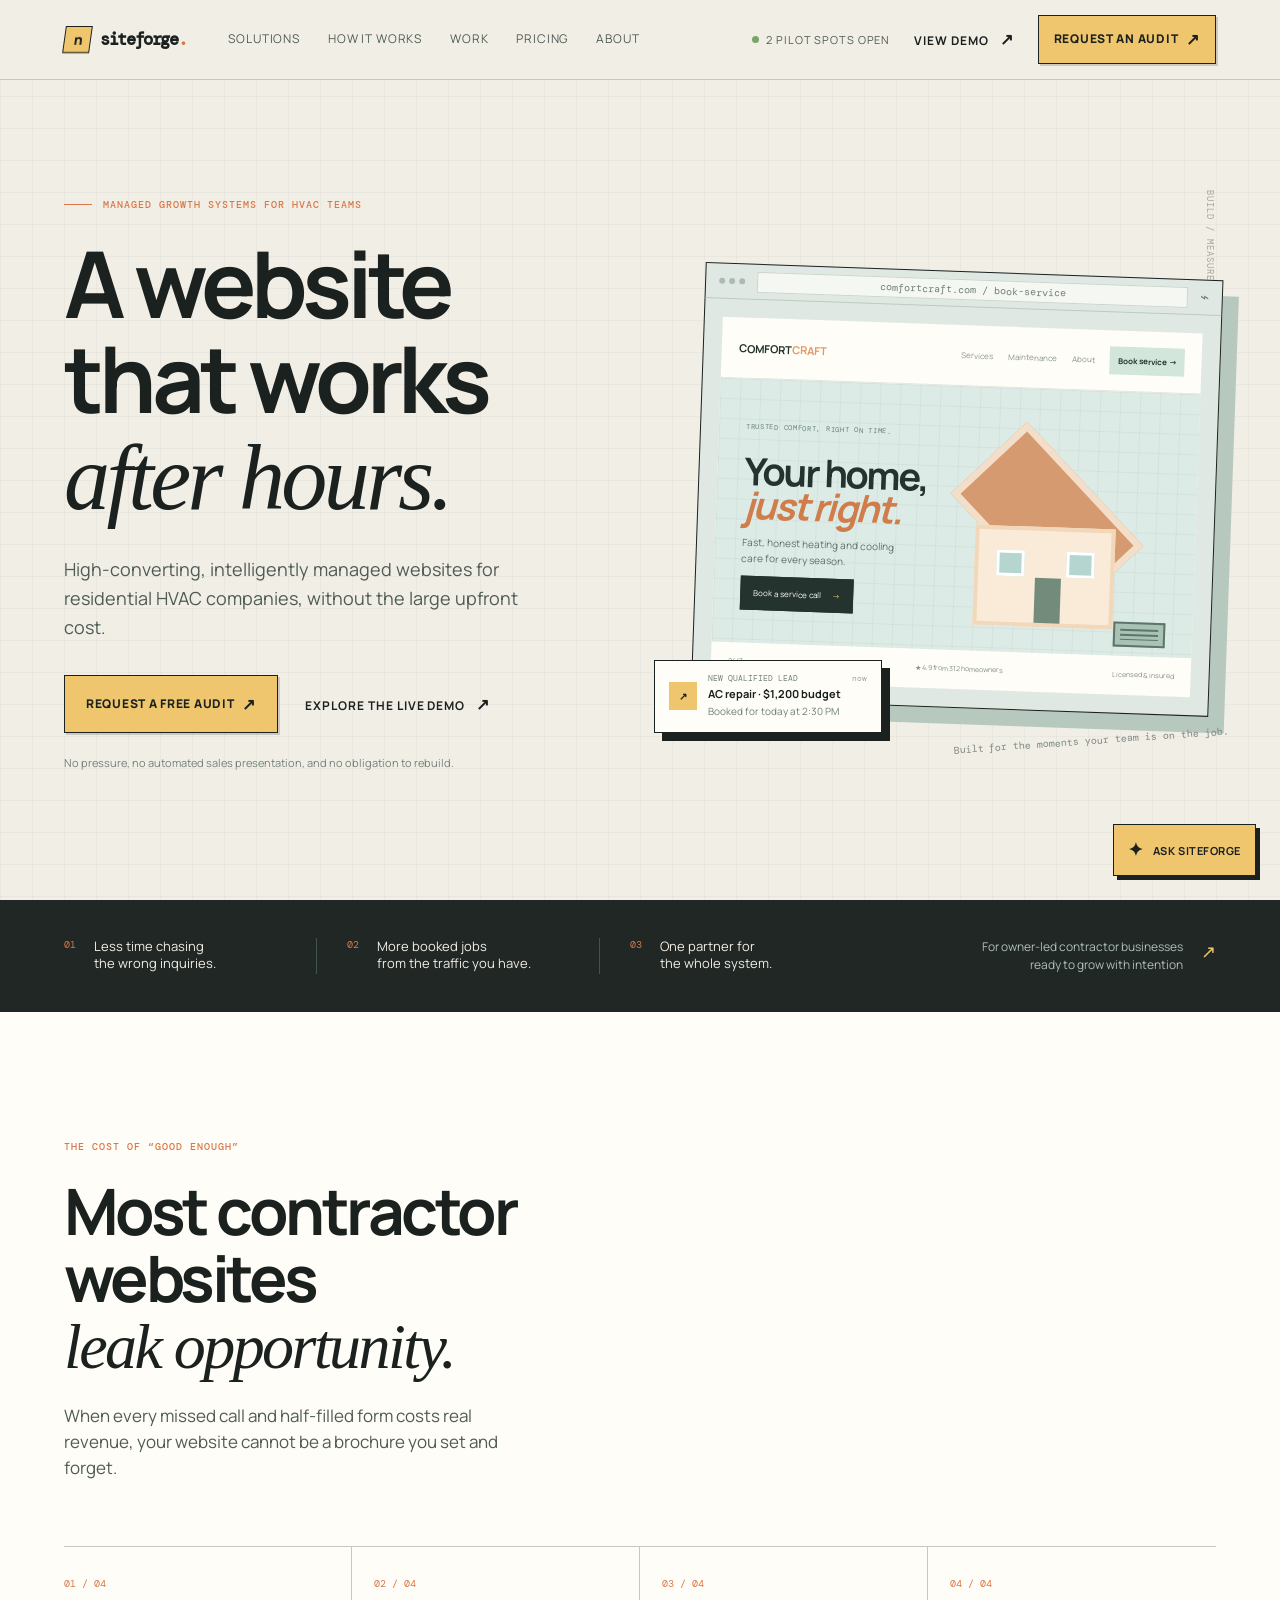
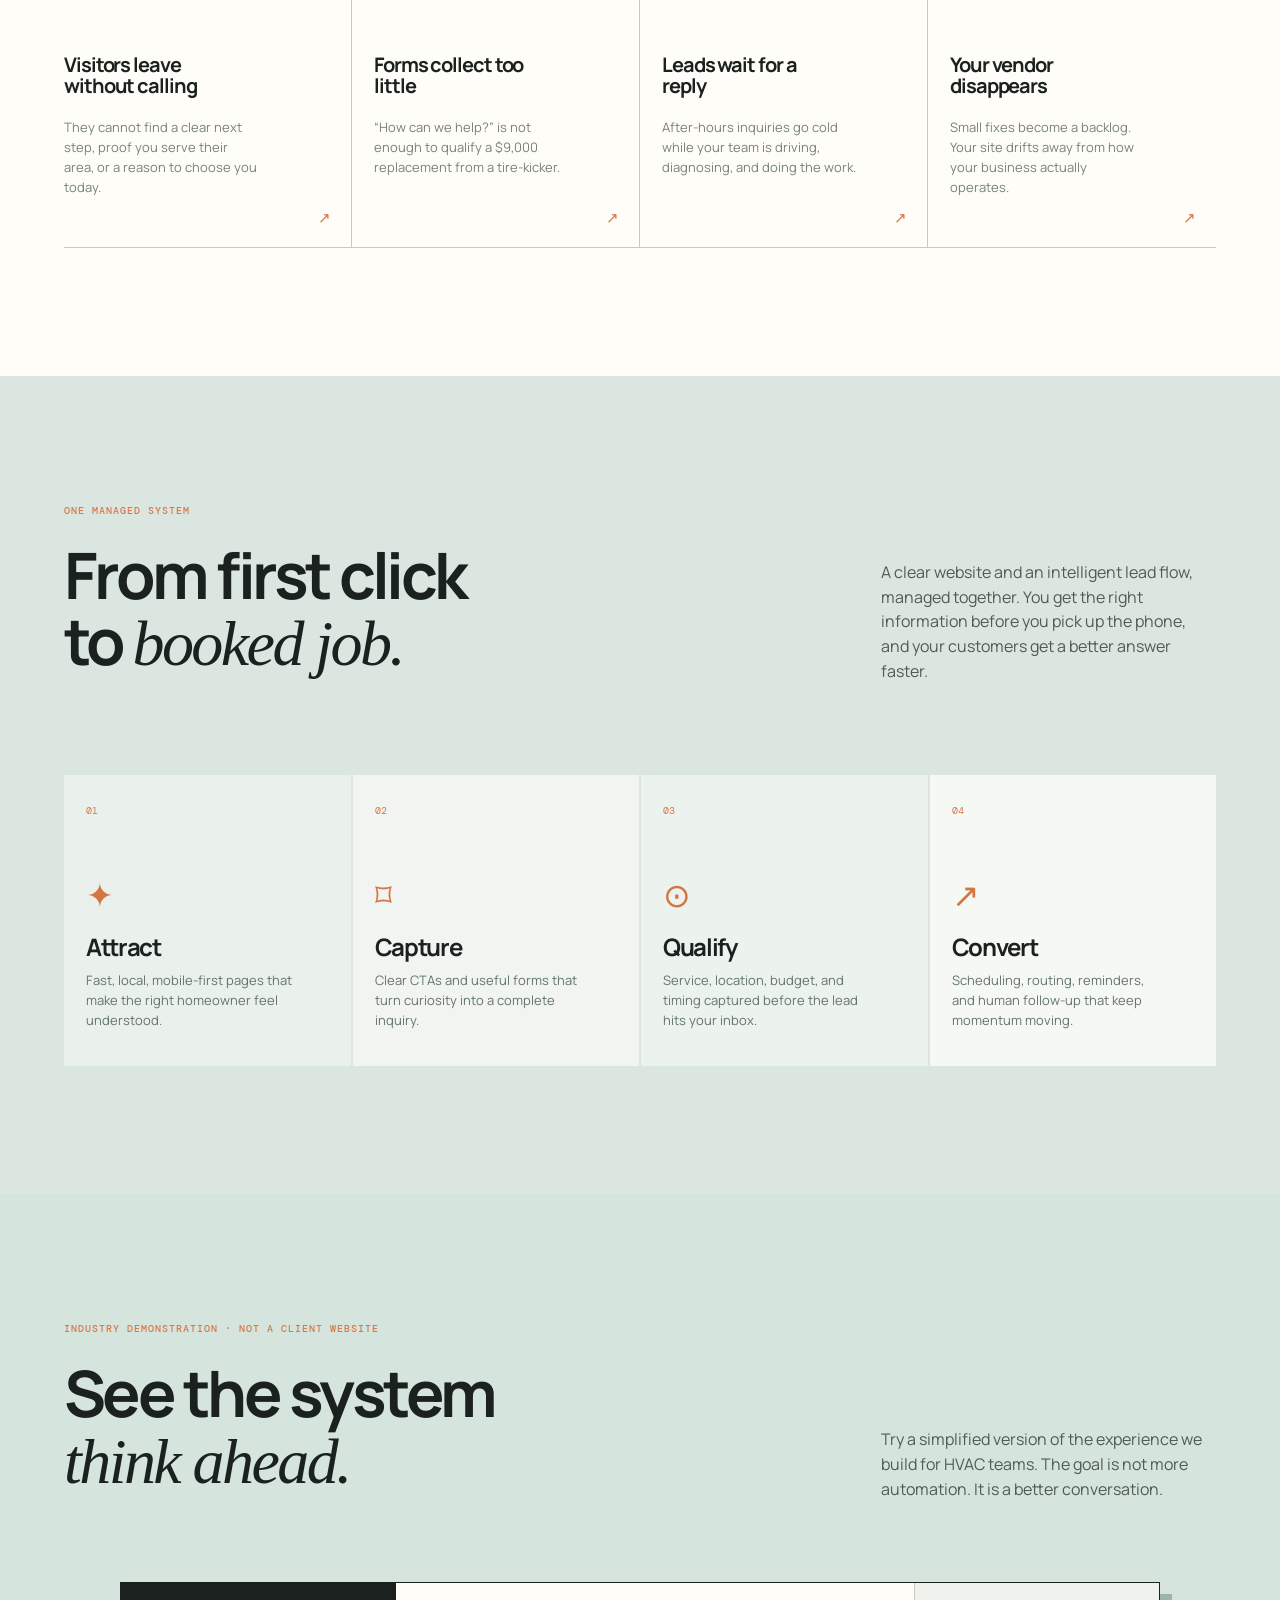
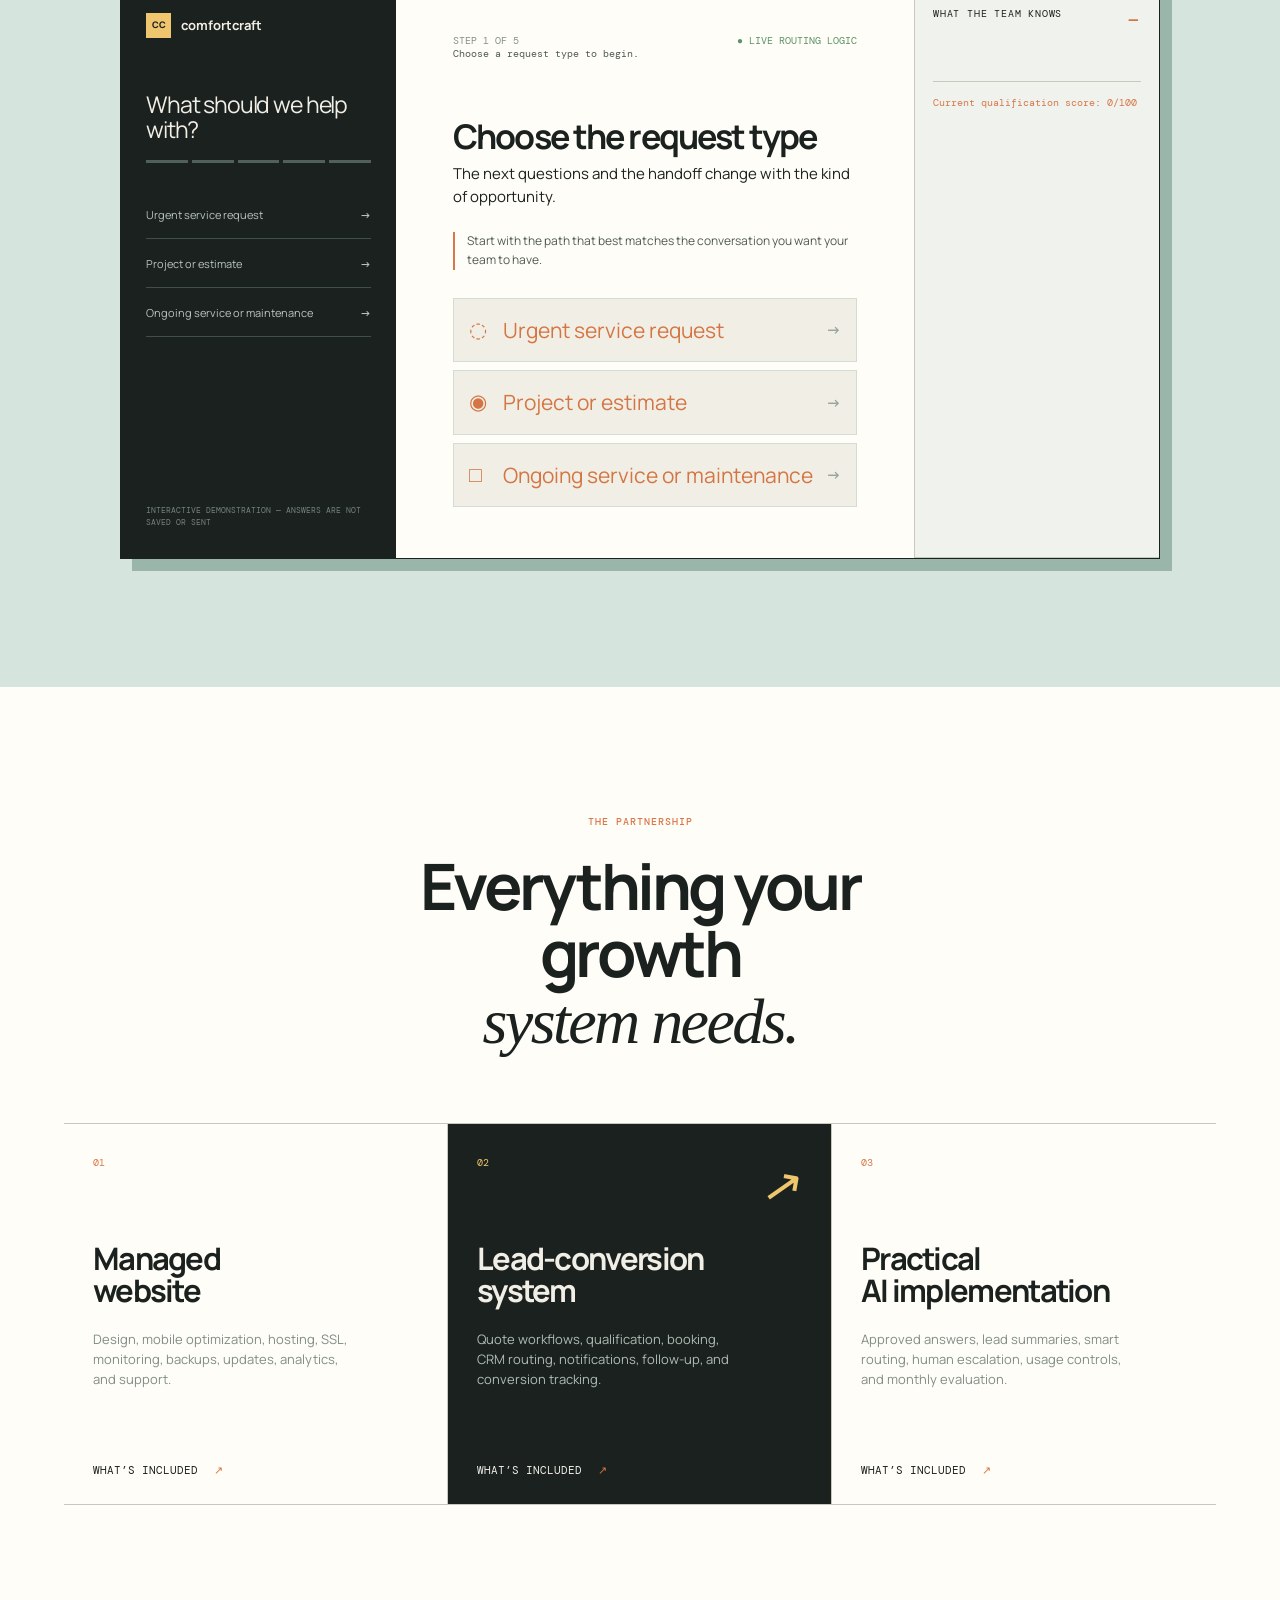
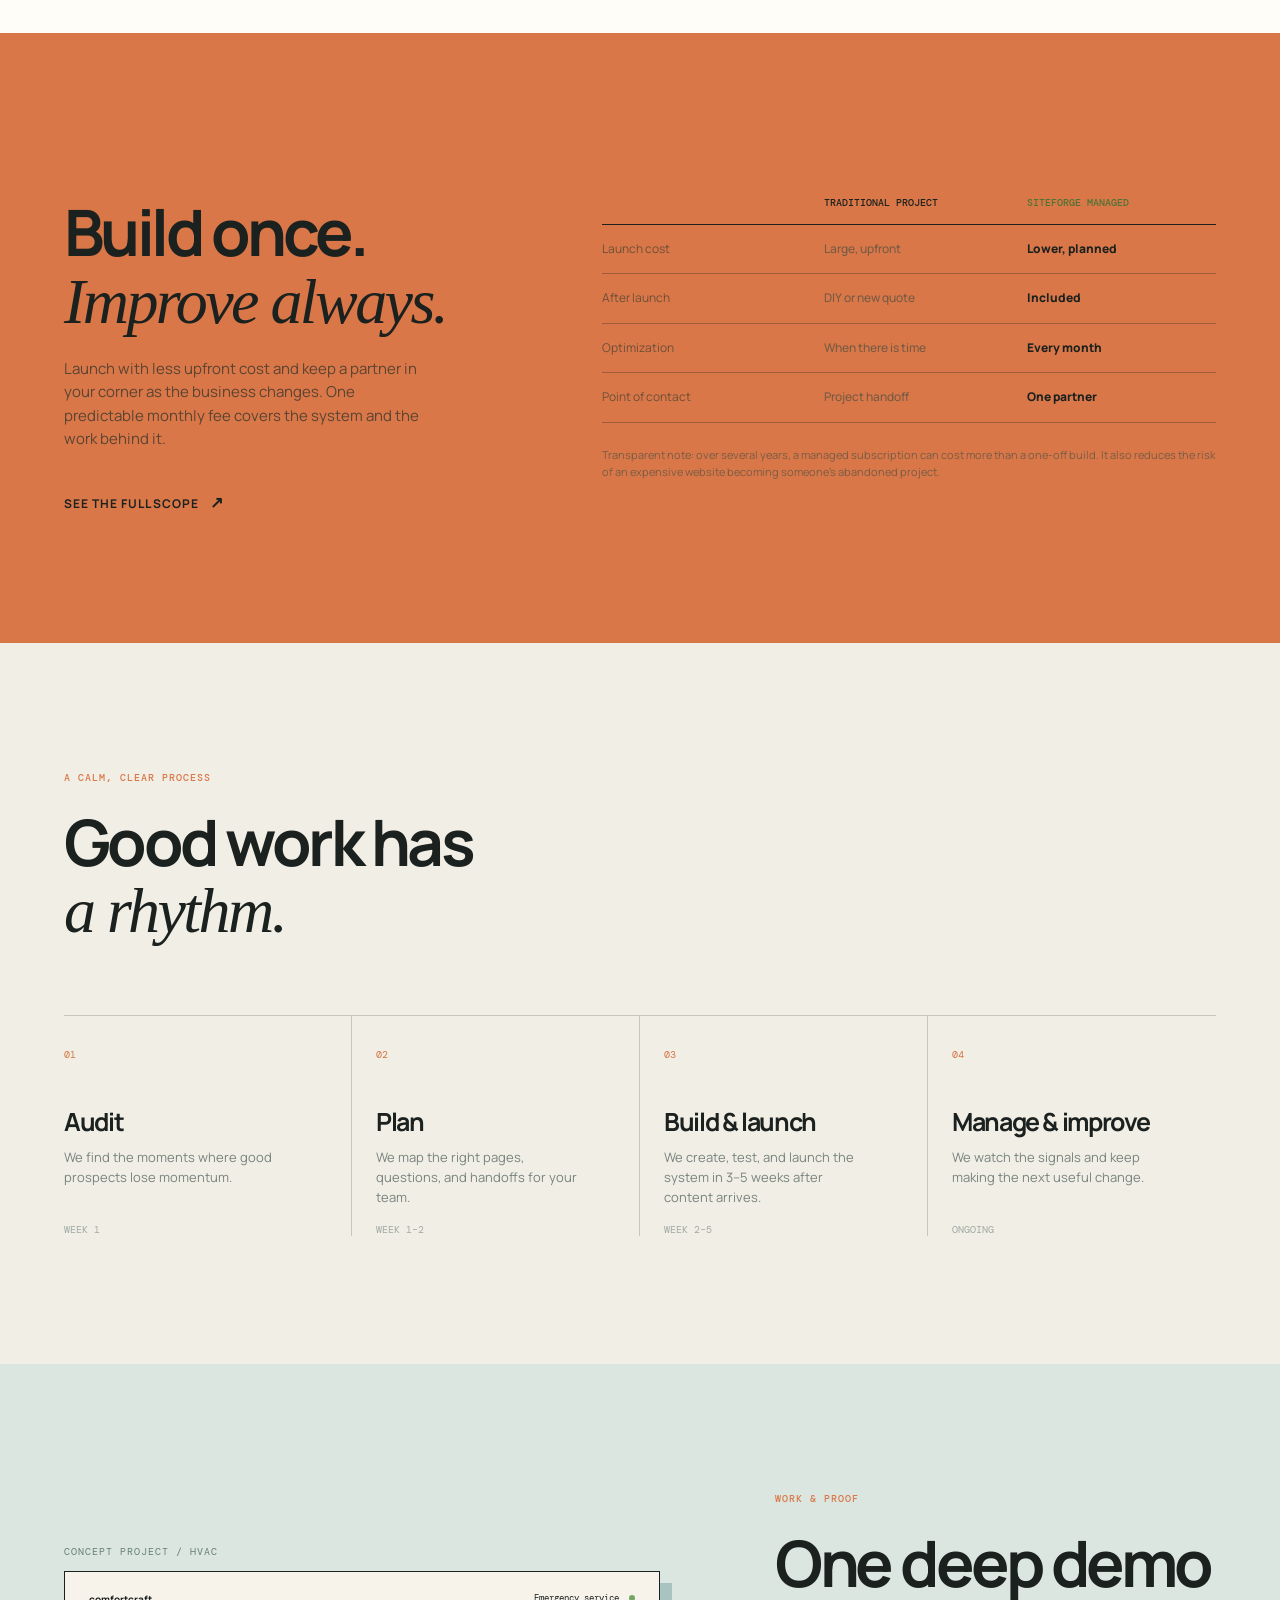
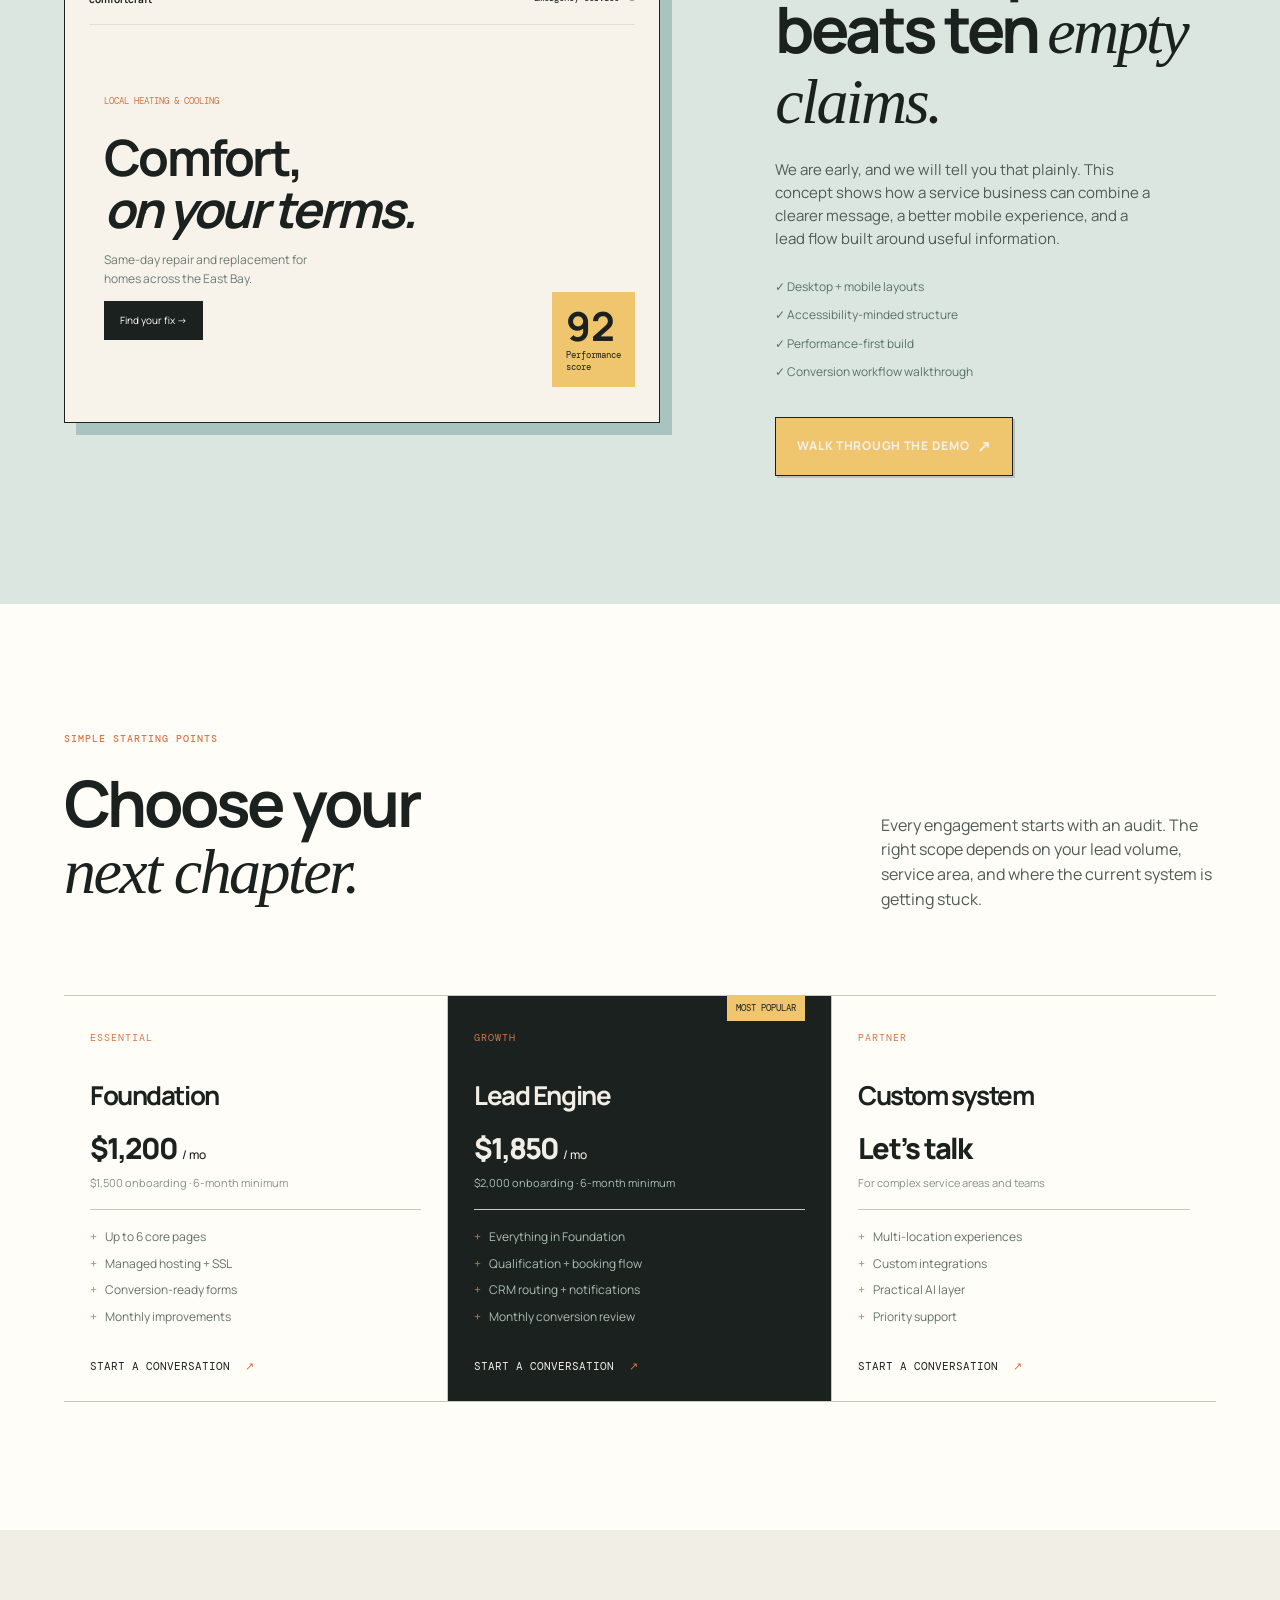
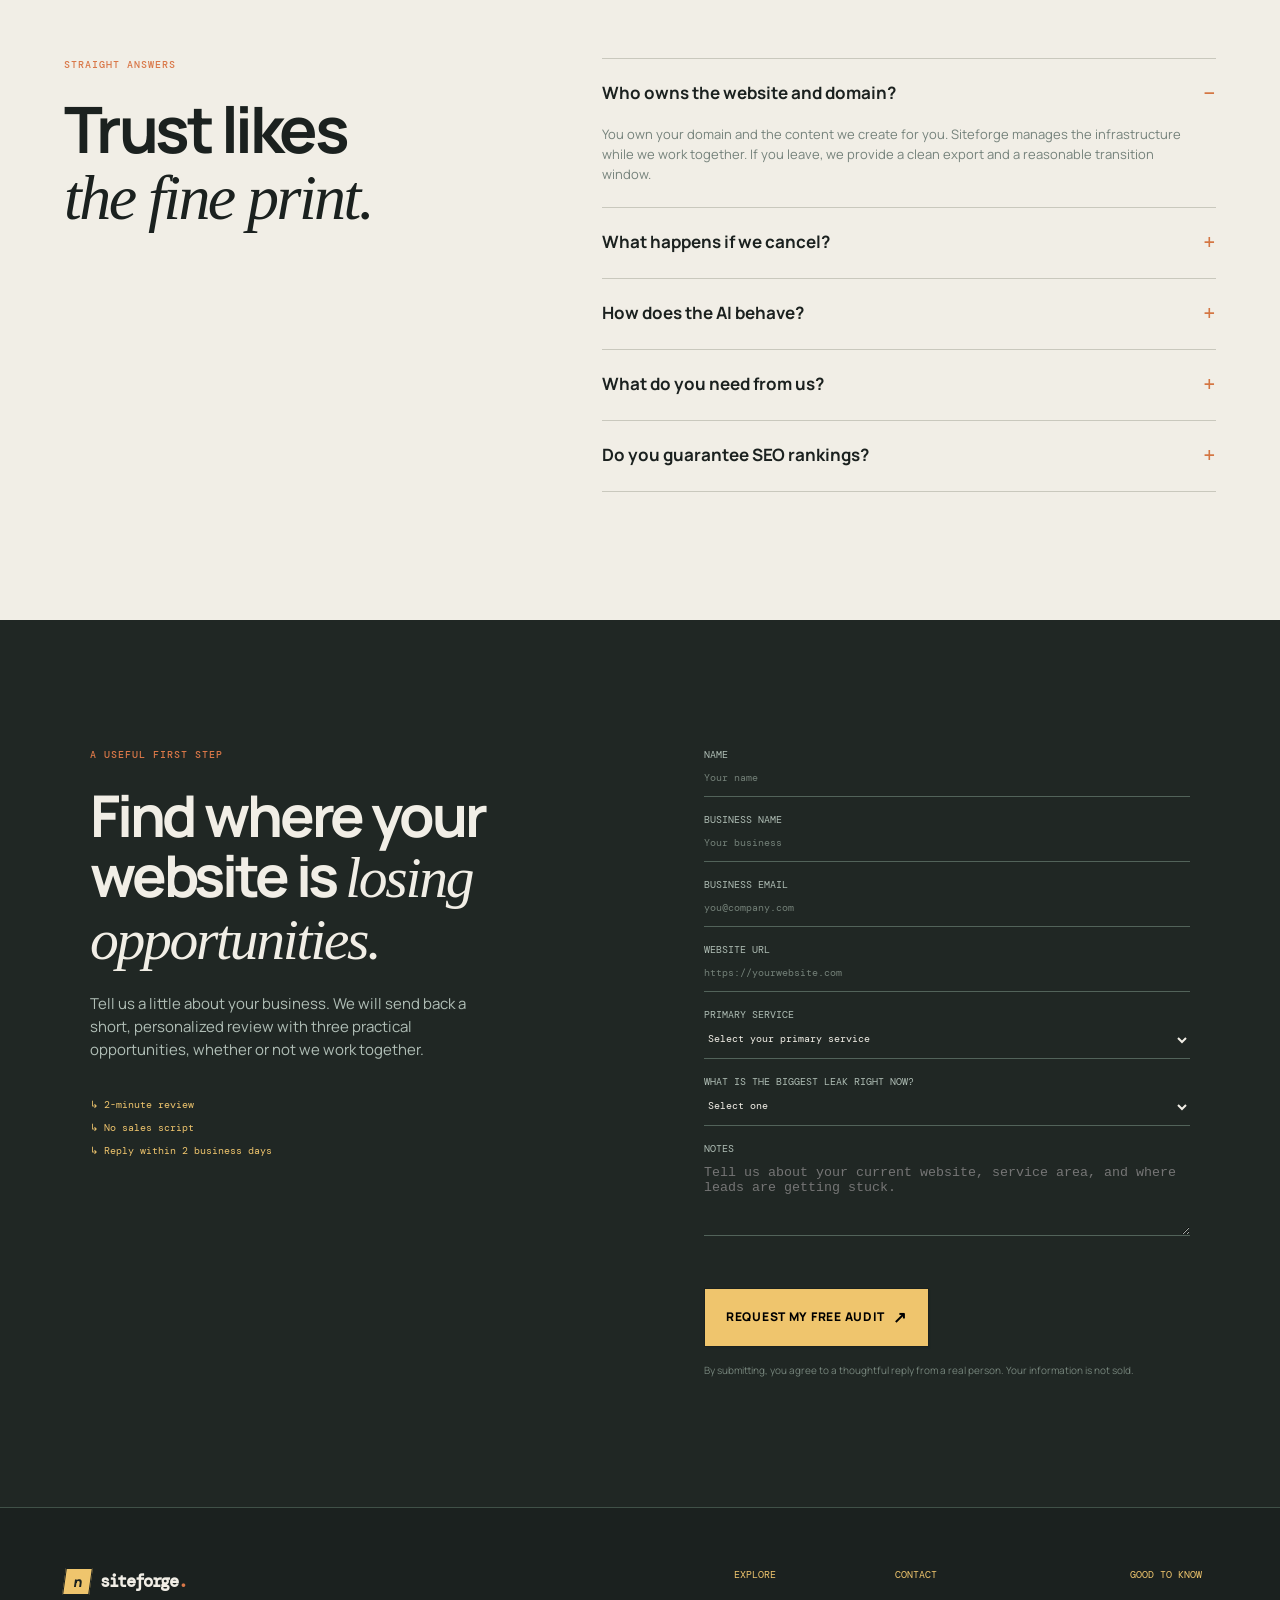
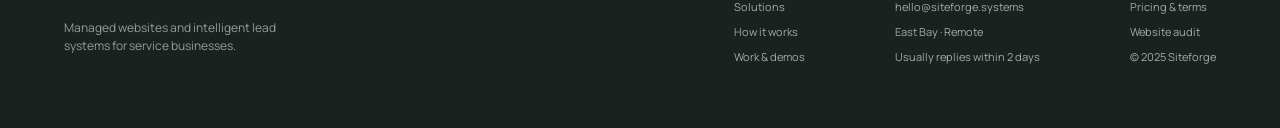
==== commit dfcb8756: "Update work.html to reflect rebranding from Northstar to Siteforge, including changes to meta descri" ====
--- a/index.html
+++ b/index.html
@@ -3,17 +3,19 @@
 <head>
   <meta charset="UTF-8">
   <meta name="viewport" content="width=device-width, initial-scale=1.0">
-  <meta name="description" content="Northstar builds and manages lead-generating websites for residential HVAC teams.">
+  <meta name="description" content="Siteforge builds and manages conversion-focused websites for contractors and home-service businesses.">
   <meta name="theme-color" content="#172420">
-  <title>Northstar | Managed websites for HVAC teams</title>
+  <title>Siteforge | Managed websites for contractors and home-service businesses</title>
   <link rel="preconnect" href="https://fonts.googleapis.com">
   <link rel="preconnect" href="https://fonts.gstatic.com" crossorigin>
   <link href="https://fonts.googleapis.com/css2?family=DM+Mono:wght@400;500&family=Manrope:wght@400;500;600;700;800&display=swap" rel="stylesheet">
   <link rel="stylesheet" href="styles.css">
+  <link rel="stylesheet" href="pages.css">
+  <link rel="stylesheet" href="brand.css">
 </head>
 <body>
   <header class="site-header">
-    <a class="brand" href="#top" aria-label="Northstar home"><span class="brand-mark">N</span><span>northstar<span class="brand-dot">.</span></span></a>
+    <a class="brand" href="#top" aria-label="Siteforge home"><span class="brand-mark">N</span><span>siteforge<span class="brand-dot">.</span></span></a>
     <nav class="main-nav" aria-label="Main navigation">
       <a href="solutions.html">Solutions</a><a href="process.html">How it works</a><a href="work.html">Work</a><a href="pricing.html">Pricing</a><a href="about.html">About</a>
     </nav>
@@ -44,9 +46,9 @@
       </div>
     </section>
 
-    <section class="signal-strip"><div><span class="signal-number">01</span><p>Less time chasing<br>the wrong inquiries.</p></div><div><span class="signal-number">02</span><p>More booked jobs<br>from the traffic you have.</p></div><div><span class="signal-number">03</span><p>One partner for<br>the whole system.</p></div><div class="signal-aside">For owner-led HVAC teams<br>ready to grow with intention <span>↗</span></div></section>
+    <section class="signal-strip"><div><span class="signal-number">01</span><p>Less time chasing<br>the wrong inquiries.</p></div><div><span class="signal-number">02</span><p>More booked jobs<br>from the traffic you have.</p></div><div><span class="signal-number">03</span><p>One partner for<br>the whole system.</p></div><div class="signal-aside">For owner-led contractor businesses<br>ready to grow with intention <span>↗</span></div></section>
 
-    <section class="problem section-pad" id="solutions"><div class="section-intro reveal"><p class="eyebrow">The cost of “good enough”</p><h2>Most HVAC websites<br><em>leak opportunity.</em></h2><p>When every missed call and half-filled form costs real revenue, your website cannot be a brochure you set and forget.</p></div><div class="problem-grid reveal reveal-delay"><article><span class="card-index">01 / 04</span><h3>Visitors leave without calling</h3><p>They cannot find a clear next step, proof you serve their area, or a reason to choose you today.</p><span class="card-arrow">↗</span></article><article><span class="card-index">02 / 04</span><h3>Forms collect too little</h3><p>“How can we help?” is not enough to qualify a $9,000 replacement from a tire-kicker.</p><span class="card-arrow">↗</span></article><article><span class="card-index">03 / 04</span><h3>Leads wait for a reply</h3><p>After-hours inquiries go cold while your team is driving, diagnosing, and doing the work.</p><span class="card-arrow">↗</span></article><article><span class="card-index">04 / 04</span><h3>Your vendor disappears</h3><p>Small fixes become a backlog. Your site drifts away from how your business actually operates.</p><span class="card-arrow">↗</span></article></div></section>
+    <section class="problem section-pad" id="solutions"><div class="section-intro reveal"><p class="eyebrow">The cost of “good enough”</p><h2>Most contractor websites<br><em>leak opportunity.</em></h2><p>When every missed call and half-filled form costs real revenue, your website cannot be a brochure you set and forget.</p></div><div class="problem-grid reveal reveal-delay"><article><span class="card-index">01 / 04</span><h3>Visitors leave without calling</h3><p>They cannot find a clear next step, proof you serve their area, or a reason to choose you today.</p><span class="card-arrow">↗</span></article><article><span class="card-index">02 / 04</span><h3>Forms collect too little</h3><p>“How can we help?” is not enough to qualify a $9,000 replacement from a tire-kicker.</p><span class="card-arrow">↗</span></article><article><span class="card-index">03 / 04</span><h3>Leads wait for a reply</h3><p>After-hours inquiries go cold while your team is driving, diagnosing, and doing the work.</p><span class="card-arrow">↗</span></article><article><span class="card-index">04 / 04</span><h3>Your vendor disappears</h3><p>Small fixes become a backlog. Your site drifts away from how your business actually operates.</p><span class="card-arrow">↗</span></article></div></section>
 
     <section class="solution section-pad"><div class="solution-top"><div class="section-intro reveal"><p class="eyebrow">One managed system</p><h2>From first click<br>to <em>booked job.</em></h2></div><p class="solution-lede reveal reveal-delay">A clear website and an intelligent lead flow, managed together. You get the right information before you pick up the phone, and your customers get a better answer faster.</p></div><div class="stage-grid reveal"><article><span class="stage-number">01</span><div class="stage-icon">✦</div><h3>Attract</h3><p>Fast, local, mobile-first pages that make the right homeowner feel understood.</p></article><article><span class="stage-number">02</span><div class="stage-icon">⌑</div><h3>Capture</h3><p>Clear CTAs and useful forms that turn curiosity into a complete inquiry.</p></article><article><span class="stage-number">03</span><div class="stage-icon">⊙</div><h3>Qualify</h3><p>Service, location, budget, and timing captured before the lead hits your inbox.</p></article><article><span class="stage-number">04</span><div class="stage-icon">↗</div><h3>Convert</h3><p>Scheduling, routing, reminders, and human follow-up that keep momentum moving.</p></article></div></section>
 
@@ -54,7 +56,7 @@
 
     <section class="services section-pad"><div class="section-intro centered reveal"><p class="eyebrow">The partnership</p><h2>Everything your growth<br><em>system needs.</em></h2></div><div class="service-grid reveal reveal-delay"><article><span class="service-num">01</span><h3>Managed<br>website</h3><p>Design, mobile optimization, hosting, SSL, monitoring, backups, updates, analytics, and support.</p><a href="#audit">What’s included <span>↗</span></a></article><article class="service-featured"><span class="service-num">02</span><h3>Lead-conversion<br>system</h3><p>Quote workflows, qualification, booking, CRM routing, notifications, follow-up, and conversion tracking.</p><a href="#audit">What’s included <span>↗</span></a><div class="service-doodle">↗</div></article><article><span class="service-num">03</span><h3>Practical<br>AI implementation</h3><p>Approved answers, lead summaries, smart routing, human escalation, usage controls, and monthly evaluation.</p><a href="#audit">What’s included <span>↗</span></a></article></div></section>
 
-    <section class="model section-pad" id="pricing"><div class="model-copy reveal"><p class="eyebrow">A different kind of engagement</p><h2>Build once.<br><em>Improve always.</em></h2><p>Launch with less upfront cost and keep a partner in your corner as the business changes. One predictable monthly fee covers the system and the work behind it.</p><a class="text-link" href="#audit">See the full scope <span>↗</span></a></div><div class="model-compare reveal reveal-delay"><div class="compare-row compare-heading"><span></span><b>Traditional project</b><b class="highlight-label">Northstar managed</b></div><div class="compare-row"><span>Launch cost</span><b>Large, upfront</b><strong>Lower, planned</strong></div><div class="compare-row"><span>After launch</span><b>DIY or new quote</b><strong>Included</strong></div><div class="compare-row"><span>Optimization</span><b>When there is time</b><strong>Every month</strong></div><div class="compare-row"><span>Point of contact</span><b>Project handoff</b><strong>One partner</strong></div><small>Transparent note: over several years, a managed subscription can cost more than a one-off build. It also reduces the risk of an expensive website becoming someone’s abandoned project.</small></div></section>
+    <section class="model section-pad" id="pricing"><div class="model-copy reveal"><p class="eyebrow">A different kind of engagement</p><h2>Build once.<br><em>Improve always.</em></h2><p>Launch with less upfront cost and keep a partner in your corner as the business changes. One predictable monthly fee covers the system and the work behind it.</p><a class="text-link" href="#audit">See the full scope <span>↗</span></a></div><div class="model-compare reveal reveal-delay"><div class="compare-row compare-heading"><span></span><b>Traditional project</b><b class="highlight-label">Siteforge managed</b></div><div class="compare-row"><span>Launch cost</span><b>Large, upfront</b><strong>Lower, planned</strong></div><div class="compare-row"><span>After launch</span><b>DIY or new quote</b><strong>Included</strong></div><div class="compare-row"><span>Optimization</span><b>When there is time</b><strong>Every month</strong></div><div class="compare-row"><span>Point of contact</span><b>Project handoff</b><strong>One partner</strong></div><small>Transparent note: over several years, a managed subscription can cost more than a one-off build. It also reduces the risk of an expensive website becoming someone’s abandoned project.</small></div></section>
 
     <section class="process section-pad" id="process"><div class="section-intro reveal"><p class="eyebrow">A calm, clear process</p><h2>Good work has<br><em>a rhythm.</em></h2></div><div class="process-list reveal reveal-delay"><div><span>01</span><h3>Audit</h3><p>We find the moments where good prospects lose momentum.</p><b>Week 1</b></div><div><span>02</span><h3>Plan</h3><p>We map the right pages, questions, and handoffs for your team.</p><b>Week 1–2</b></div><div><span>03</span><h3>Build & launch</h3><p>We create, test, and launch the system in 3–5 weeks after content arrives.</p><b>Week 2–5</b></div><div><span>04</span><h3>Manage & improve</h3><p>We watch the signals and keep making the next useful change.</p><b>Ongoing</b></div></div></section>
 
@@ -62,12 +64,12 @@
 
     <section class="pricing section-pad"><div class="pricing-top"><div class="section-intro reveal"><p class="eyebrow">Simple starting points</p><h2>Choose your<br><em>next chapter.</em></h2></div><p class="pricing-note reveal reveal-delay">Every engagement starts with an audit. The right scope depends on your lead volume, service area, and where the current system is getting stuck.</p></div><div class="pricing-grid reveal"><article><span>ESSENTIAL</span><h3>Foundation</h3><p class="price">$1,200 <small>/ mo</small></p><p class="onboard">$1,500 onboarding · 6-month minimum</p><ul><li>Up to 6 core pages</li><li>Managed hosting + SSL</li><li>Conversion-ready forms</li><li>Monthly improvements</li></ul><a href="#audit">Start a conversation <span>↗</span></a></article><article class="price-featured"><div class="popular">MOST POPULAR</div><span>GROWTH</span><h3>Lead Engine</h3><p class="price">$1,850 <small>/ mo</small></p><p class="onboard">$2,000 onboarding · 6-month minimum</p><ul><li>Everything in Foundation</li><li>Qualification + booking flow</li><li>CRM routing + notifications</li><li>Monthly conversion review</li></ul><a href="#audit">Start a conversation <span>↗</span></a></article><article><span>PARTNER</span><h3>Custom system</h3><p class="price">Let’s talk</p><p class="onboard">For complex service areas and teams</p><ul><li>Multi-location experiences</li><li>Custom integrations</li><li>Practical AI layer</li><li>Priority support</li></ul><a href="#audit">Start a conversation <span>↗</span></a></article></div></section>
 
-    <section class="faq section-pad"><div class="section-intro reveal"><p class="eyebrow">Straight answers</p><h2>Trust likes<br><em>the fine print.</em></h2></div><div class="faq-list reveal reveal-delay"><details open><summary>Who owns the website and domain?</summary><p>You own your domain and the content we create for you. Northstar manages the infrastructure while we work together. If you leave, we provide a clean export and a reasonable transition window.</p></details><details><summary>What happens if we cancel?</summary><p>There is no lock-in beyond the minimum term. We give 30 days notice, export your site and lead data, and document the handoff. Your domain stays yours.</p></details><details><summary>How does the AI behave?</summary><p>It only answers from an approved knowledge base, shows its limits, and hands off to a person when a question is unclear or sensitive. We review its performance monthly.</p></details><details><summary>What do you need from us?</summary><p>A point person, access to your existing website and CRM, service details, photos or brand assets, and timely feedback. Content delays are the most common cause of a slower launch.</p></details><details><summary>Do you guarantee SEO rankings?</summary><p>No. We build a fast, accessible, technically sound foundation and track meaningful actions. Rankings depend on competition, location, content, and many factors outside a website.</p></details></div></section>
+    <section class="faq section-pad"><div class="section-intro reveal"><p class="eyebrow">Straight answers</p><h2>Trust likes<br><em>the fine print.</em></h2></div><div class="faq-list reveal reveal-delay"><details open><summary>Who owns the website and domain?</summary><p>You own your domain and the content we create for you. Siteforge manages the infrastructure while we work together. If you leave, we provide a clean export and a reasonable transition window.</p></details><details><summary>What happens if we cancel?</summary><p>There is no lock-in beyond the minimum term. We give 30 days notice, export your site and lead data, and document the handoff. Your domain stays yours.</p></details><details><summary>How does the AI behave?</summary><p>It only answers from an approved knowledge base, shows its limits, and hands off to a person when a question is unclear or sensitive. We review its performance monthly.</p></details><details><summary>What do you need from us?</summary><p>A point person, access to your existing website and CRM, service details, photos or brand assets, and timely feedback. Content delays are the most common cause of a slower launch.</p></details><details><summary>Do you guarantee SEO rankings?</summary><p>No. We build a fast, accessible, technically sound foundation and track meaningful actions. Rankings depend on competition, location, content, and many factors outside a website.</p></details></div></section>
 
-    <section class="audit section-pad" id="audit"><div class="audit-card reveal"><div class="audit-copy"><p class="eyebrow">A useful first step</p><h2>Find where your website is <em>losing opportunities.</em></h2><p>Tell us a little about your business. We will send back a short, personalized review with three practical opportunities, whether or not we work together.</p><div class="audit-trust"><span>↳ 2-minute review</span><span>↳ No sales script</span><span>↳ Reply within 2 business days</span></div></div><form class="audit-form" id="audit-form"><label>Name<input required type="text" placeholder="Your name"></label><label>Business email<input required type="email" placeholder="you@company.com"></label><label>Website URL<input type="url" placeholder="https://"></label><label>What is the biggest leak right now?<select><option>Too few inquiries</option><option>Inquiries are not qualified</option><option>Slow response time</option><option>Website feels outdated</option></select></label><button class="button button-light" type="submit">Request my free audit <span>↗</span></button><p class="form-note">By submitting, you agree to a thoughtful reply from a real person. Your information is not sold.</p></form><div class="form-success" hidden><span>✓</span><h3>Good. We have it.</h3><p>We’ll reply within two business days with next steps for your review.</p><button class="text-link reset-form" type="button">Send another request ↻</button></div></div></section>
+    <section class="audit section-pad" id="audit"><div class="audit-card reveal"><div class="audit-copy"><p class="eyebrow">A useful first step</p><h2>Find where your website is <em>losing opportunities.</em></h2><p>Tell us a little about your business. We will send back a short, personalized review with three practical opportunities, whether or not we work together.</p><div class="audit-trust"><span>↳ 2-minute review</span><span>↳ No sales script</span><span>↳ Reply within 2 business days</span></div></div><form class="audit-form" id="audit-form" method="POST" action="https://formsubmit.co/hello@siteforge.systems"><label for="name">Name<input id="name" name="name" type="text" autocomplete="name" placeholder="Your name" required></label><label for="business_name">Business name<input id="business_name" name="business_name" type="text" autocomplete="organization" placeholder="Your business" required></label><label for="email">Business email<input id="email" name="email" type="email" autocomplete="email" placeholder="you@company.com" required></label><label for="website_url">Website URL<input id="website_url" name="website_url" type="url" autocomplete="url" placeholder="https://yourwebsite.com"></label><label for="primary_service">Primary service<select id="primary_service" name="primary_service" required><option value="">Select your primary service</option><option value="HVAC">HVAC</option><option value="Plumbing">Plumbing</option><option value="Electrical">Electrical</option><option value="Landscaping">Landscaping</option><option value="Cleaning">Cleaning</option><option value="Other">Other</option></select></label><label for="biggest_leak">What is the biggest leak right now?<select id="biggest_leak" name="biggest_leak" required><option value="">Select one</option><option value="Too few inquiries">Too few inquiries</option><option value="Inquiries are not qualified">Inquiries are not qualified</option><option value="Slow response time">Slow response time</option><option value="Website feels outdated">Website feels outdated</option></select></label><label for="notes">Notes<textarea id="notes" name="notes" rows="4" placeholder="Tell us about your current website, service area, and where leads are getting stuck." required></textarea></label><input type="text" name="website" tabindex="-1" autocomplete="off" aria-hidden="true" style="position:absolute;left:-9999px;opacity:0;width:1px;height:1px;pointer-events:none;"><input type="hidden" name="_subject" value="Siteforge website audit request"><input type="hidden" name="_captcha" value="false"><input type="hidden" name="_template" value="table"><div class="form-status" data-form-status aria-live="polite" aria-atomic="true"></div><p class="form-error" hidden role="alert"></p><button class="button button-light" type="submit">Request my free audit <span>↗</span></button><p class="form-note">By submitting, you agree to a thoughtful reply from a real person. Your information is not sold.</p></form><div class="form-success" hidden><span>✓</span><h3>Good. We have it.</h3><p>We’ll reply within two business days with next steps for your review.</p><button class="text-link reset-form" type="button">Send another request ↻</button></div></div></section>
   </main>
 
-  <footer class="site-footer"><div class="footer-brand"><a class="brand" href="index.html"><span class="brand-mark">N</span><span>northstar<span class="brand-dot">.</span></span></a><p>Managed websites and intelligent lead systems for service businesses.</p></div><div class="footer-links"><div><small>Explore</small><a href="solutions.html">Solutions</a><a href="process.html">How it works</a><a href="work.html">Work & demos</a></div><div><small>Contact</small><a href="mailto:hello@northstar.systems">hello@northstar.systems</a><span>East Bay · Remote</span><span>Usually replies within 2 days</span></div><div><small>Good to know</small><a href="pricing.html">Pricing & terms</a><a href="audit.html">AI disclosure</a><span>© 2025 Northstar Systems</span></div></div></footer>
+  <footer class="site-footer"><div class="footer-brand"><a class="brand" href="index.html"><span class="brand-mark">N</span><span>siteforge<span class="brand-dot">.</span></span></a><p>Managed websites and intelligent lead systems for service businesses.</p></div><div class="footer-links"><div><small>Explore</small><a href="solutions.html">Solutions</a><a href="process.html">How it works</a><a href="work.html">Work & demos</a></div><div><small>Contact</small><a href="mailto:hello@siteforge.systems">hello@siteforge.systems</a><span>East Bay · Remote</span><span>Usually replies within 2 days</span></div><div><small>Good to know</small><a href="pricing.html">Pricing & terms</a><a href="audit.html">Website audit</a><span>© 2025 Siteforge</span></div></div></footer>
   <script src="script.js"></script>
 </body>
 </html>
--- a/styles.css
+++ b/styles.css
@@ -1 +1 @@
-:root{--ink:#172420;--ink-soft:#40514a;--paper:#f4f5ef;--white:#fffefa;--mist:#e1e9e3;--line:#ccd6cf;--lime:#d5ee71;--blue:#cfe3ed;--orange:#e1a16b;--mono:'DM Mono',monospace;--sans:'Manrope',sans-serif}*{box-sizing:border-box}html{scroll-behavior:smooth}body{margin:0;background:var(--paper);color:var(--ink);font-family:var(--sans);font-size:15px;line-height:1.55}a{color:inherit;text-decoration:none}button,input,select{font:inherit}button{cursor:pointer}em{font-family:Georgia,serif;font-weight:400;letter-spacing:-.04em}h1,h2,h3,p{margin-top:0}h1,h2,h3{line-height:1.04;letter-spacing:-.055em}h1{font-size:clamp(3.8rem,7.2vw,7.6rem);max-width:850px;margin-bottom:28px}h2{font-size:clamp(2.7rem,5vw,5rem);margin-bottom:22px}h3{font-size:1.55rem}.section-pad{padding:128px max(5vw,32px)}.site-header{height:80px;padding:0 max(5vw,32px);display:flex;align-items:center;gap:42px;border-bottom:1px solid var(--line);background:rgba(244,245,239,.92);position:sticky;top:0;z-index:10;backdrop-filter:blur(14px)}.brand{display:flex;align-items:center;gap:9px;font-size:19px;font-weight:800;letter-spacing:-.06em}.brand-mark{background:var(--ink);color:var(--lime);display:grid;place-items:center;width:27px;height:27px;font-size:14px;letter-spacing:-.1em}.brand-dot{color:#d37b48}.main-nav{display:flex;gap:28px;font-size:12px;color:var(--ink-soft);text-transform:uppercase;letter-spacing:.07em}.main-nav a:hover,.text-link:hover{color:#d47643}.header-actions{margin-left:auto;display:flex;align-items:center;gap:24px;font-size:11px;text-transform:uppercase;letter-spacing:.08em}.availability{display:flex;align-items:center;gap:7px;color:var(--ink-soft)}.availability i{width:7px;height:7px;background:#78a668;border-radius:50%;display:block}.text-link{font-size:12px;text-transform:uppercase;letter-spacing:.08em;font-weight:700}.text-link span,.button span{padding-left:8px;font-size:16px}.button{display:inline-flex;align-items:center;justify-content:center;background:var(--lime);border:1px solid var(--ink);padding:16px 21px;font-size:12px;font-weight:800;text-transform:uppercase;letter-spacing:.06em;transition:transform .2s,box-shadow .2s}.button:hover{transform:translate(-3px,-3px);box-shadow:4px 4px 0 var(--ink)}.button-small{padding:11px 15px}.button-dark{background:var(--ink);color:var(--paper);border-color:var(--ink)}.button-light{background:var(--lime)}.menu-toggle{display:none;background:none;border:0}.hero{display:grid;grid-template-columns:1fr 1fr;gap:5vw;min-height:calc(100vh - 80px);align-items:center;padding-top:90px;padding-bottom:90px}.eyebrow{font:500 10px var(--mono);letter-spacing:.1em;text-transform:uppercase;color:#d47643;display:flex;align-items:center;gap:11px;margin-bottom:25px}.eyebrow-line{width:28px;height:1px;background:#d47643;display:inline-block}.hero-text{font-size:18px;line-height:1.6;max-width:490px;color:var(--ink-soft);margin-bottom:33px}.hero-actions{display:flex;align-items:center;gap:27px;flex-wrap:wrap}.text-link-large{font-size:12px}.reassurance{font-size:11px;color:#738079;margin-top:21px}.hero-visual{position:relative;padding:40px 0 40px 2vw}.browser-window{background:#dfe8e2;border:1px solid var(--ink);box-shadow:16px 16px 0 #b7c8bf;transform:rotate(2deg)}.browser-bar{height:35px;padding:0 13px;display:flex;align-items:center;gap:12px;border-bottom:1px solid #bdcbc1;font:10px var(--mono);color:#718078}.browser-dots{display:flex;gap:4px}.browser-dots i{width:6px;height:6px;border-radius:50%;background:#adbbb1}.browser-address{background:#f5f7f2;border:1px solid #cbd6ce;padding:3px 20px;flex:1;text-align:center}.lock{font-size:15px}.mock-site{background:var(--white);margin:18px;min-height:340px;color:#24332d}.mock-nav{padding:16px 17px;display:flex;gap:15px;align-items:center;border-bottom:1px solid #e2e7df;font-size:8px;color:#89978c}.mock-nav strong{font-size:11px;color:#24332d;margin-right:auto}.mock-nav strong span{color:#e09b65}.mock-nav b{background:#d3e6dc;padding:8px;color:#24332d;font-size:8px}.mock-hero{background:#dcebe6;min-height:260px;padding:33px 27px;display:flex;overflow:hidden}.mock-hero small{font:7px var(--mono);text-transform:uppercase;letter-spacing:.1em;color:#668173}.mock-hero h2{font-size:38px;line-height:.9;margin:17px 0 14px}.mock-hero h2 i{color:#d07d4b}.mock-hero p{font-size:10px;max-width:160px;color:#5f7167}.mock-hero button{border:1px solid #24332d;background:#24332d;color:white;padding:10px 12px;font-size:8px}.mock-hero button span{color:var(--lime);padding-left:9px}.mock-house{position:relative;flex:1;margin-left:20px;margin-top:45px}.house-roof{width:170px;height:105px;background:#d59a70;transform:rotate(45deg);position:absolute;top:0;left:15px;border:7px solid #f3dfc9}.house-body{position:absolute;background:#f9ebd7;width:140px;height:100px;top:60px;left:29px;border:4px solid #f2d8ba}.window{position:absolute;background:#b5d6d0;width:28px;height:26px;top:20px;left:18px;border:3px solid #fff}.window+ .window{left:88px}.door{position:absolute;background:#738b7b;width:26px;height:45px;bottom:0;left:57px}.unit{position:absolute;bottom:-24px;right:0;background:#a8c3b5;width:52px;height:25px;border:2px solid #5d7668;display:flex;flex-direction:column;gap:3px;padding:5px}.unit span{height:2px;background:#5d7668}.mock-footer{display:flex;justify-content:space-between;padding:14px 17px;font-size:7px;color:#819087}.lead-toast{position:absolute;bottom:16px;left:-18px;background:var(--white);border:1px solid var(--ink);display:flex;align-items:center;gap:11px;padding:12px 14px;box-shadow:8px 8px 0 var(--ink);font-size:10px}.toast-icon{background:var(--lime);width:28px;height:28px;display:grid;place-items:center;font-weight:bold}.lead-toast div:nth-child(2){display:grid;gap:2px}.lead-toast small{font:8px var(--mono);color:#77847d}.lead-toast strong{font-size:11px}.lead-toast span{color:#718078}.lead-toast>b{font:8px var(--mono);align-self:flex-start;color:#9aa59d}.visual-note{position:absolute;right:-1vw;bottom:2px;font:10px var(--mono);color:#7d8983;transform:rotate(-4deg)}.signal-strip{background:var(--ink);color:var(--paper);display:grid;grid-template-columns:repeat(3,1fr) 1.2fr;padding:38px max(5vw,32px);gap:30px}.signal-strip>div{display:flex;gap:18px;border-right:1px solid #42534b}.signal-strip>div:nth-child(3){border:0}.signal-number{font:10px var(--mono);color:var(--lime)}.signal-strip p{font-size:13px;line-height:1.3;margin:0}.signal-aside{border:0!important;justify-content:flex-end;text-align:right;color:#b0beb7;font-size:12px;line-height:1.5}.signal-aside span{color:var(--lime);font-size:18px}.section-intro{max-width:600px}.section-intro>p:last-child{font-size:17px;color:var(--ink-soft);max-width:440px}.problem{background:var(--white)}.problem-grid{display:grid;grid-template-columns:repeat(4,1fr);margin-top:64px;border-top:1px solid var(--line);border-bottom:1px solid var(--line)}.problem-grid article{min-height:300px;padding:23px 22px 20px 0;border-right:1px solid var(--line);position:relative}.problem-grid article:not(:first-child){padding-left:22px}.problem-grid article:last-child{border:0}.card-index,.stage-number,.service-num{font:10px var(--mono);color:#d47643}.problem-grid h3{font-size:20px;margin-top:62px;max-width:170px}.problem-grid p{font-size:13px;color:#75827b;max-width:195px}.card-arrow{position:absolute;bottom:17px;right:20px;color:#d47643}.solution{background:var(--blue)}.solution-top,..demo-head,.pricing-top{display:flex;justify-content:space-between;gap:70px}.solution-lede,.demo-explainer,.pricing-note{max-width:335px;align-self:flex-end;color:var(--ink-soft);font-size:16px}.stage-grid{display:grid;grid-template-columns:repeat(4,1fr);margin-top:75px;gap:2px}.stage-grid article{background:rgba(255,254,250,.38);min-height:250px;padding:22px;position:relative}.stage-grid article:nth-child(2){background:rgba(255,254,250,.63)}.stage-grid article:nth-child(3){background:rgba(255,254,250,.45)}.stage-grid article:nth-child(4){background:rgba(255,254,250,.76)}.stage-icon{font-size:33px;margin:49px 0 15px;color:#d47643}.stage-grid h3{font-size:24px;margin-bottom:10px}.stage-grid p{font-size:13px;color:#62756c;max-width:210px}.demo-section{background:#d5e5dd}.demo-shell{display:grid;grid-template-columns:275px 1fr;max-width:1040px;margin:64px auto 0;background:var(--white);border:1px solid var(--ink);min-height:465px;box-shadow:12px 12px 0 #9ab5a9;position:relative;overflow:hidden}.demo-sidebar{background:var(--ink);color:var(--paper);padding:30px 25px;display:flex;flex-direction:column}.demo-brand{display:flex;align-items:center;gap:10px;font-size:13px}.mini-mark{display:grid;place-items:center;background:var(--lime);color:var(--ink);font-size:9px;width:25px;height:25px;font-weight:800}.demo-sidebar>p{font-size:23px;line-height:1.1;margin:54px 0 18px;letter-spacing:-.05em}.demo-progress{display:flex;gap:4px;margin-bottom:32px}.demo-progress span{height:3px;flex:1;background:#50615a}.demo-progress .active{background:var(--lime)}.demo-service-list{display:grid;gap:5px}.service-choice{background:none;border:0;border-bottom:1px solid #405049;color:#b8c5be;text-align:left;padding:11px 0;font-size:11px;display:flex;justify-content:space-between}.service-choice.active{color:var(--lime)}.demo-sidebar small{font:8px var(--mono);color:#73837a;margin-top:auto}.demo-main{padding:51px 57px}.demo-main-top{font:10px var(--mono);color:#839188;display:flex;justify-content:space-between;text-transform:uppercase}.demo-badge{color:#5e9367}.demo-main h3{font-size:34px;margin:56px 0 8px}.demo-main>p{color:#7b8982;font-size:13px}.demo-options{display:grid;gap:8px;max-width:500px;margin-top:28px}.demo-option{display:flex;align-items:center;gap:12px;border:1px solid #d2ddd5;background:var(--paper);padding:15px;text-align:left;color:var(--ink);font-size:13px}.demo-option span{font-size:21px;color:#d47643}.demo-option b{margin-left:auto;color:#96a49c;font-size:15px}.demo-option.selected{border-color:var(--ink);background:#edf4ee}.demo-option.selected b{color:#d47643}.demo-footer{display:flex;justify-content:space-between;align-items:center;margin-top:40px;color:#8b9790;font:10px var(--mono)}.demo-footer .button{font-family:var(--sans);font-size:10px;padding:12px 15px}.demo-result{display:none;position:absolute;right:30px;bottom:24px;background:var(--lime);border:1px solid var(--ink);padding:21px;width:275px;box-shadow:7px 7px 0 var(--ink)}.demo-result.show{display:block}.result-kicker{font:9px var(--mono);color:#677b4f}.demo-result strong{display:block;font-size:19px;line-height:1.05;margin:23px 0 12px;letter-spacing:-.05em}.result-service{font-size:11px}.result-fields{border-top:1px solid #b1c95e;margin-top:16px;padding-top:12px;display:grid;gap:7px;font-size:10px}.result-fields span{display:flex;justify-content:space-between}.result-fields b{font-weight:700}.result-reset{background:none;border:0;font-size:10px;margin-top:20px;padding:0;border-bottom:1px solid var(--ink)}.services{background:var(--white)}.centered{text-align:center;margin:auto}.centered .eyebrow{justify-content:center}.service-grid{display:grid;grid-template-columns:repeat(3,1fr);margin-top:67px;border-top:1px solid var(--line);border-bottom:1px solid var(--line)}.service-grid article{min-height:380px;padding:25px 29px;position:relative;border-right:1px solid var(--line)}.service-grid article:last-child{border:0}.service-grid .service-featured{background:var(--ink);color:var(--paper)}.service-featured .service-num{color:var(--lime)}.service-grid h3{font-size:31px;margin:70px 0 22px}.service-grid p{font-size:13px;color:#7f8d86;max-width:260px}.service-featured p{color:#aebdb4}.service-grid a{position:absolute;bottom:27px;font:11px var(--mono);text-transform:uppercase}.service-grid a span{color:#d47643;margin-left:9px}.service-doodle{position:absolute;right:27px;top:23px;font-size:49px;color:var(--lime);transform:rotate(10deg)}.model{display:grid;grid-template-columns:.8fr 1.2fr;gap:10vw;background:var(--orange)}.model-copy p:not(.eyebrow){max-width:370px;color:#5a4432}.model-copy .text-link{display:inline-block;margin-top:25px}.model-compare{align-self:center}.compare-row{display:grid;grid-template-columns:1.1fr 1fr 1fr;border-bottom:1px solid rgba(23,36,32,.3);padding:15px 0;gap:15px;font-size:12px}.compare-row span{color:#6d4f38}.compare-row b{font-weight:500;color:#765b44}.compare-row strong{font-weight:800}.compare-heading{padding-top:0;border-bottom:1px solid var(--ink);font:10px var(--mono);text-transform:uppercase}.compare-heading b{color:var(--ink)}.highlight-label{color:#4e7335!important}.model-compare>small{display:block;color:#795c45;font-size:11px;line-height:1.5;margin-top:24px}.process{background:var(--paper)}.process-list{display:grid;grid-template-columns:repeat(4,1fr);margin-top:70px;border-top:1px solid var(--line)}.process-list>div{padding:25px 24px 0 0;border-right:1px solid var(--line);min-height:220px;position:relative}.process-list>div:not(:first-child){padding-left:24px}.process-list>div:last-child{border:0}.process-list span{font:10px var(--mono);color:#d47643}.process-list h3{font-size:25px;margin:45px 0 12px}.process-list p{font-size:13px;color:#77847d;max-width:210px}.process-list b{position:absolute;bottom:0;font:10px var(--mono);font-weight:400;color:#a0aaa4;text-transform:uppercase}.work{display:grid;grid-template-columns:1.15fr .85fr;gap:9vw;background:var(--blue);align-items:center}.work-visual{position:relative}.work-label{font:10px var(--mono);letter-spacing:.1em;margin-bottom:13px;color:#658076}.work-screen{background:#f7f2ea;min-height:390px;border:1px solid var(--ink);position:relative;padding:20px 24px;box-shadow:12px 12px 0 #a9c4c0;overflow:hidden}.work-top{display:flex;justify-content:space-between;font-size:10px;border-bottom:1px solid #e0ded5;padding-bottom:17px}.work-top span{font:9px var(--mono)}.work-top i{display:inline-block;width:6px;height:6px;background:#76a663;border-radius:50%;margin-left:5px}.work-body{padding:62px 15px}.work-body small{font:9px var(--mono);color:#d47643}.work-body h2{font-size:50px;margin:21px 0 16px}.work-body p{color:#6c7c73;font-size:12px;max-width:205px}.work-body button{border:0;background:var(--ink);color:white;padding:12px 16px;font-size:10px}.work-side-stat{position:absolute;right:24px;bottom:35px;background:var(--lime);padding:14px;display:grid;gap:3px}.work-side-stat strong{font-size:40px;line-height:1}.work-side-stat span{font:9px var(--mono)}.work-copy>p:not(.eyebrow){color:var(--ink-soft);max-width:375px}.proof-list{display:grid;gap:10px;margin:27px 0 35px;font-size:12px}.proof-list span{color:#587169}.pricing{background:var(--white)}.pricing-grid{display:grid;grid-template-columns:repeat(3,1fr);margin-top:67px;border-top:1px solid var(--line);border-bottom:1px solid var(--line)}.pricing-grid article{padding:28px 26px;min-height:405px;border-right:1px solid var(--line);position:relative}.pricing-grid article:last-child{border:0}.pricing-grid article>span{font:10px var(--mono);color:#d47643;letter-spacing:.1em}.pricing-grid h3{font-size:26px;margin:35px 0 17px}.price{font-size:29px;font-weight:800;letter-spacing:-.06em;margin-bottom:3px}.price small{font-size:12px;font-weight:500;letter-spacing:0}.onboard{font-size:11px;color:#849089}.pricing-grid ul{list-style:none;padding:18px 0 0;margin:18px 0;border-top:1px solid var(--line);display:grid;gap:8px;font-size:12px;color:#627069}.pricing-grid li:before{content:'+';color:#d47643;margin-right:8px}.pricing-grid article>a{position:absolute;bottom:28px;font:11px var(--mono);text-transform:uppercase}.pricing-grid article>a span{color:#d47643;margin-left:8px}.price-featured{background:var(--ink);color:var(--paper)}.price-featured .onboard,.price-featured li{color:#acbdb3}.price-featured .popular{position:absolute;top:-1px;right:26px;background:var(--lime);color:var(--ink);font:9px var(--mono);padding:7px 9px}.faq{background:var(--paper);display:grid;grid-template-columns:.8fr 1.2fr;gap:10vw}.faq-list{border-top:1px solid var(--line)}details{border-bottom:1px solid var(--line);padding:21px 0}summary{list-style:none;cursor:pointer;font-size:17px;font-weight:700;display:flex;justify-content:space-between}summary::-webkit-details-marker{display:none}summary:after{content:'+';font:21px var(--mono);color:#d47643}details[open] summary:after{content:'−'}details p{max-width:600px;color:#75827b;font-size:13px;margin:16px 30px 2px 0}.audit{background:var(--ink);color:var(--paper)}.audit-card{max-width:1100px;margin:auto;display:grid;grid-template-columns:1fr 1fr;gap:10vw;position:relative}.audit-copy h2{font-size:clamp(2.7rem,4.5vw,4.8rem)}.audit-copy>p:not(.eyebrow){color:#b0beb6;max-width:400px}.audit-trust{display:grid;gap:10px;margin-top:36px;font:10px var(--mono);color:var(--lime)}.audit-form{display:grid;gap:16px;align-content:start}.audit-form label{font:10px var(--mono);text-transform:uppercase;color:#aebdb4}.audit-form input,.audit-form select{width:100%;display:block;background:transparent;border:0;border-bottom:1px solid #52635a;padding:10px 0 12px;color:var(--paper);outline:0;border-radius:0}.audit-form input::placeholder{color:#738078}.audit-form input:focus,.audit-form select:focus{border-color:var(--lime)}.audit-form select option{color:var(--ink)}.audit-form .button{margin-top:17px;justify-self:start}.form-note{font-size:10px;color:#76857c;margin:0}.form-success{display:none;align-content:center}.form-success:not([hidden]){display:block}.form-success>span{font-size:45px;color:var(--lime)}.form-success h3{font-size:31px;margin:22px 0 10px}.form-success p{color:#b0beb6}.reset-form{background:none;border:0;color:var(--lime);padding:0;margin-top:20px}.site-footer{background:var(--ink);color:var(--paper);border-top:1px solid #405148;padding:60px max(5vw,32px);display:flex;justify-content:space-between;gap:60px}.site-footer .brand-mark{background:var(--lime);color:var(--ink)}.footer-brand p{max-width:240px;color:#91a098;font-size:12px;margin-top:24px}.footer-links{display:flex;gap:90px}.footer-links>div{display:grid;gap:8px;align-content:start;font-size:11px;color:#a0aea6}.footer-links small{font:10px var(--mono);color:var(--lime);text-transform:uppercase;margin-bottom:9px}.footer-links a:hover{color:var(--lime)}.reveal{opacity:0;transform:translateY(22px);transition:opacity .7s ease,transform .7s ease}.reveal.visible{opacity:1;transform:none}.reveal-delay{transition-delay:.12s}@media(max-width:900px){.main-nav{display:none}.header-actions .availability,.header-actions .text-link{display:none}.menu-toggle{display:grid;gap:5px;margin-left:10px}.menu-toggle span{width:24px;height:1px;background:var(--ink)}.site-header{gap:0}.site-header.menu-open .main-nav{display:flex;position:absolute;left:0;right:0;top:79px;background:var(--paper);padding:24px 32px;flex-direction:column;gap:18px;border-bottom:1px solid var(--line)}.hero{grid-template-columns:1fr;min-height:auto}.hero-visual{max-width:680px;margin:auto;width:100%}.signal-strip{grid-template-columns:repeat(2,1fr)}.signal-strip>div:nth-child(2){border:0}.signal-aside{display:none}.problem-grid,.stage-grid{grid-template-columns:repeat(2,1fr)}.problem-grid article:nth-child(2){border-right:0}.problem-grid article:nth-child(3){border-top:1px solid var(--line);padding-left:0}.problem-grid article:nth-child(4){border-top:1px solid var(--line)}.stage-grid article{min-height:220px}.service-grid,.pricing-grid{grid-template-columns:1fr}.service-grid article,.pricing-grid article{border-right:0;border-bottom:1px solid var(--line);min-height:310px}.service-grid article:last-child,.pricing-grid article:last-child{border-bottom:0}.model,.work,.faq{grid-template-columns:1fr;gap:55px}.process-list{grid-template-columns:repeat(2,1fr);gap:0}.process-list>div:nth-child(2){border-right:0}.process-list>div:nth-child(3),.process-list>div:nth-child(4){border-top:1px solid var(--line);padding-top:25px}.audit-card{grid-template-columns:1fr;gap:60px}.footer-links{gap:35px}}@media(max-width:580px){.section-pad{padding:83px 22px}.site-header{padding:0 22px}.header-actions{gap:0}.hero{padding-top:60px}.hero h1{font-size:3.7rem}.hero-text{font-size:16px}.hero-actions{align-items:flex-start;flex-direction:column;gap:18px}.hero-visual{padding:25px 0 45px}.browser-window{transform:none}.mock-nav span{display:none}.mock-hero{padding:28px 18px}.mock-hero h2{font-size:32px}.mock-house{transform:scale(.75);transform-origin:right bottom;margin-left:-20px}.lead-toast{left:-4px;transform:scale(.88);transform-origin:left bottom}.signal-strip{padding:30px 22px;grid-template-columns:1fr 1fr;gap:25px 10px}.signal-strip>div{border:0!important}.problem-grid,.stage-grid{grid-template-columns:1fr}.problem-grid article,.problem-grid article:not(:first-child){padding-left:0;border-right:0;border-bottom:1px solid var(--line);min-height:220px}.problem-grid article:last-child{border-bottom:0}.problem-grid h3{margin-top:40px}.solution-top,.demo-head,.pricing-top{display:block}.solution-lede,.demo-explainer,.pricing-note{margin-top:30px}.demo-shell{grid-template-columns:1fr;margin-top:42px}.demo-sidebar{min-height:260px}.demo-sidebar>p{margin-top:35px}.demo-main{padding:34px 25px 150px}.demo-main h3{font-size:28px;margin-top:38px}.demo-footer{align-items:flex-start;gap:15px;flex-direction:column}.demo-result{left:22px;right:22px;bottom:20px;width:auto}.service-grid h3{margin-top:50px}.model-compare{font-size:11px}.compare-row{grid-template-columns:1fr 1fr 1fr;gap:8px}.process-list{grid-template-columns:1fr}.process-list>div,.process-list>div:not(:first-child){border-right:0;border-bottom:1px solid var(--line);padding-left:0;min-height:185px}.process-list>div:last-child{border-bottom:0}.work-screen{min-height:340px;padding:16px}.work-body{padding:50px 5px}.work-body h2{font-size:40px}.work-side-stat{right:12px;bottom:20px}.pricing-grid{margin-top:45px}.pricing-grid article{min-height:350px}.faq{gap:40px}.audit-card{gap:50px}.site-footer{display:block;padding:48px 22px}.footer-links{margin-top:50px;display:grid;grid-template-columns:1fr 1fr;gap:35px 20px}.footer-links>div:last-child{grid-column:span 2}}+:root{--ink:#172420;--ink-soft:#40514a;--paper:#f4f5ef;--white:#fffefa;--mist:#e1e9e3;--line:#ccd6cf;--lime:#d5ee71;--blue:#cfe3ed;--orange:#e1a16b;--mono:'DM Mono',monospace;--sans:'Manrope',sans-serif}*{box-sizing:border-box}html{scroll-behavior:smooth}body{margin:0;background:var(--paper);color:var(--ink);font-family:var(--sans);font-size:15px;line-height:1.55}a{color:inherit;text-decoration:none}button,input,select{font:inherit}button{cursor:pointer}em{font-family:Georgia,serif;font-weight:400;letter-spacing:-.04em}h1,h2,h3,p{margin-top:0}h1,h2,h3{line-height:1.04;letter-spacing:-.055em}h1{font-size:clamp(3.8rem,7.2vw,7.6rem);max-width:850px;margin-bottom:28px}h2{font-size:clamp(2.7rem,5vw,5rem);margin-bottom:22px}h3{font-size:1.55rem}.section-pad{padding:128px max(5vw,32px)}.site-header{height:80px;padding:0 max(5vw,32px);display:flex;align-items:center;gap:42px;border-bottom:1px solid var(--line);background:rgba(244,245,239,.92);position:sticky;top:0;z-index:10;backdrop-filter:blur(14px)}.brand{display:flex;align-items:center;gap:9px;font-size:19px;font-weight:800;letter-spacing:-.06em}.brand-mark{background:var(--ink);color:var(--lime);display:grid;place-items:center;width:27px;height:27px;font-size:14px;letter-spacing:-.1em}.brand-dot{color:#d37b48}.main-nav{display:flex;gap:28px;font-size:12px;color:var(--ink-soft);text-transform:uppercase;letter-spacing:.07em}.main-nav a:hover,.text-link:hover{color:#d47643}.header-actions{margin-left:auto;display:flex;align-items:center;gap:24px;font-size:11px;text-transform:uppercase;letter-spacing:.08em}.availability{display:flex;align-items:center;gap:7px;color:var(--ink-soft)}.availability i{width:7px;height:7px;background:#78a668;border-radius:50%;display:block}.text-link{font-size:12px;text-transform:uppercase;letter-spacing:.08em;font-weight:700}.text-link span,.button span{padding-left:8px;font-size:16px}.button{display:inline-flex;align-items:center;justify-content:center;background:var(--lime);border:1px solid var(--ink);padding:16px 21px;font-size:12px;font-weight:800;text-transform:uppercase;letter-spacing:.06em;transition:transform .2s,box-shadow .2s}.button:hover{transform:translate(-3px,-3px);box-shadow:4px 4px 0 var(--ink)}.button-small{padding:11px 15px}.button-dark{background:var(--ink);color:var(--paper);border-color:var(--ink)}.button-light{background:var(--lime)}.menu-toggle{display:none;background:none;border:0}.hero{display:grid;grid-template-columns:1fr 1fr;gap:5vw;min-height:calc(100vh - 80px);align-items:center;padding-top:90px;padding-bottom:90px}.eyebrow{font:500 10px var(--mono);letter-spacing:.1em;text-transform:uppercase;color:#d47643;display:flex;align-items:center;gap:11px;margin-bottom:25px}.eyebrow-line{width:28px;height:1px;background:#d47643;display:inline-block}.hero-text{font-size:18px;line-height:1.6;max-width:490px;color:var(--ink-soft);margin-bottom:33px}.hero-actions{display:flex;align-items:center;gap:27px;flex-wrap:wrap}.text-link-large{font-size:12px}.reassurance{font-size:11px;color:#738079;margin-top:21px}.hero-visual{position:relative;padding:40px 0 40px 2vw}.browser-window{background:#dfe8e2;border:1px solid var(--ink);box-shadow:16px 16px 0 #b7c8bf;transform:rotate(2deg)}.browser-bar{height:35px;padding:0 13px;display:flex;align-items:center;gap:12px;border-bottom:1px solid #bdcbc1;font:10px var(--mono);color:#718078}.browser-dots{display:flex;gap:4px}.browser-dots i{width:6px;height:6px;border-radius:50%;background:#adbbb1}.browser-address{background:#f5f7f2;border:1px solid #cbd6ce;padding:3px 20px;flex:1;text-align:center}.lock{font-size:15px}.mock-site{background:var(--white);margin:18px;min-height:340px;color:#24332d}.mock-nav{padding:16px 17px;display:flex;gap:15px;align-items:center;border-bottom:1px solid #e2e7df;font-size:8px;color:#89978c}.mock-nav strong{font-size:11px;color:#24332d;margin-right:auto}.mock-nav strong span{color:#e09b65}.mock-nav b{background:#d3e6dc;padding:8px;color:#24332d;font-size:8px}.mock-hero{background:#dcebe6;min-height:260px;padding:33px 27px;display:flex;overflow:hidden}.mock-hero small{font:7px var(--mono);text-transform:uppercase;letter-spacing:.1em;color:#668173}.mock-hero h2{font-size:38px;line-height:.9;margin:17px 0 14px}.mock-hero h2 i{color:#d07d4b}.mock-hero p{font-size:10px;max-width:160px;color:#5f7167}.mock-hero button{border:1px solid #24332d;background:#24332d;color:white;padding:10px 12px;font-size:8px}.mock-hero button span{color:var(--lime);padding-left:9px}.mock-house{position:relative;flex:1;margin-left:20px;margin-top:45px}.house-roof{width:170px;height:105px;background:#d59a70;transform:rotate(45deg);position:absolute;top:0;left:15px;border:7px solid #f3dfc9}.house-body{position:absolute;background:#f9ebd7;width:140px;height:100px;top:60px;left:29px;border:4px solid #f2d8ba}.window{position:absolute;background:#b5d6d0;width:28px;height:26px;top:20px;left:18px;border:3px solid #fff}.window+ .window{left:88px}.door{position:absolute;background:#738b7b;width:26px;height:45px;bottom:0;left:57px}.unit{position:absolute;bottom:-24px;right:0;background:#a8c3b5;width:52px;height:25px;border:2px solid #5d7668;display:flex;flex-direction:column;gap:3px;padding:5px}.unit span{height:2px;background:#5d7668}.mock-footer{display:flex;justify-content:space-between;padding:14px 17px;font-size:7px;color:#819087}.lead-toast{position:absolute;bottom:16px;left:-18px;background:var(--white);border:1px solid var(--ink);display:flex;align-items:center;gap:11px;padding:12px 14px;box-shadow:8px 8px 0 var(--ink);font-size:10px}.toast-icon{background:var(--lime);width:28px;height:28px;display:grid;place-items:center;font-weight:bold}.lead-toast div:nth-child(2){display:grid;gap:2px}.lead-toast small{font:8px var(--mono);color:#77847d}.lead-toast strong{font-size:11px}.lead-toast span{color:#718078}.lead-toast>b{font:8px var(--mono);align-self:flex-start;color:#9aa59d}.visual-note{position:absolute;right:-1vw;bottom:2px;font:10px var(--mono);color:#7d8983;transform:rotate(-4deg)}.signal-strip{background:var(--ink);color:var(--paper);display:grid;grid-template-columns:repeat(3,1fr) 1.2fr;padding:38px max(5vw,32px);gap:30px}.signal-strip>div{display:flex;gap:18px;border-right:1px solid #42534b}.signal-strip>div:nth-child(3){border:0}.signal-number{font:10px var(--mono);color:var(--lime)}.signal-strip p{font-size:13px;line-height:1.3;margin:0}.signal-aside{border:0!important;justify-content:flex-end;text-align:right;color:#b0beb7;font-size:12px;line-height:1.5}.signal-aside span{color:var(--lime);font-size:18px}.section-intro{max-width:600px}.section-intro>p:last-child{font-size:17px;color:var(--ink-soft);max-width:440px}.problem{background:var(--white)}.problem-grid{display:grid;grid-template-columns:repeat(4,1fr);margin-top:64px;border-top:1px solid var(--line);border-bottom:1px solid var(--line)}.problem-grid article{min-height:300px;padding:23px 22px 20px 0;border-right:1px solid var(--line);position:relative}.problem-grid article:not(:first-child){padding-left:22px}.problem-grid article:last-child{border:0}.card-index,.stage-number,.service-num{font:10px var(--mono);color:#d47643}.problem-grid h3{font-size:20px;margin-top:62px;max-width:170px}.problem-grid p{font-size:13px;color:#75827b;max-width:195px}.card-arrow{position:absolute;bottom:17px;right:20px;color:#d47643}.solution{background:var(--blue)}.solution-top,.demo-head,.pricing-top{display:flex;justify-content:space-between;gap:70px}.solution-lede,.demo-explainer,.pricing-note{max-width:335px;align-self:flex-end;color:var(--ink-soft);font-size:16px}.stage-grid{display:grid;grid-template-columns:repeat(4,1fr);margin-top:75px;gap:2px}.stage-grid article{background:rgba(255,254,250,.38);min-height:250px;padding:22px;position:relative}.stage-grid article:nth-child(2){background:rgba(255,254,250,.63)}.stage-grid article:nth-child(3){background:rgba(255,254,250,.45)}.stage-grid article:nth-child(4){background:rgba(255,254,250,.76)}.stage-icon{font-size:33px;margin:49px 0 15px;color:#d47643}.stage-grid h3{font-size:24px;margin-bottom:10px}.stage-grid p{font-size:13px;color:#62756c;max-width:210px}.demo-section{background:#d5e5dd}.demo-shell{display:grid;grid-template-columns:275px 1fr;max-width:1040px;margin:64px auto 0;background:var(--white);border:1px solid var(--ink);min-height:465px;box-shadow:12px 12px 0 #9ab5a9;position:relative;overflow:hidden}.demo-sidebar{background:var(--ink);color:var(--paper);padding:30px 25px;display:flex;flex-direction:column}.demo-brand{display:flex;align-items:center;gap:10px;font-size:13px}.mini-mark{display:grid;place-items:center;background:var(--lime);color:var(--ink);font-size:9px;width:25px;height:25px;font-weight:800}.demo-sidebar>p{font-size:23px;line-height:1.1;margin:54px 0 18px;letter-spacing:-.05em}.demo-progress{display:flex;gap:4px;margin-bottom:32px}.demo-progress span{height:3px;flex:1;background:#50615a}.demo-progress .active{background:var(--lime)}.demo-service-list{display:grid;gap:5px}.service-choice{background:none;border:0;border-bottom:1px solid #405049;color:#b8c5be;text-align:left;padding:11px 0;font-size:11px;display:flex;justify-content:space-between}.service-choice.active{color:var(--lime)}.demo-sidebar small{font:8px var(--mono);color:#73837a;margin-top:auto}.demo-main{padding:51px 57px}.demo-main-top{font:10px var(--mono);color:#839188;display:flex;justify-content:space-between;text-transform:uppercase}.demo-badge{color:#5e9367}.demo-main h3{font-size:34px;margin:56px 0 8px}.demo-main>p{color:#7b8982;font-size:13px}.demo-options{display:grid;gap:8px;max-width:500px;margin-top:28px}.demo-option{display:flex;align-items:center;gap:12px;border:1px solid #d2ddd5;background:var(--paper);padding:15px;text-align:left;color:var(--ink);font-size:13px}.demo-option span{font-size:21px;color:#d47643}.demo-option b{margin-left:auto;color:#96a49c;font-size:15px}.demo-option.selected{border-color:var(--ink);background:#edf4ee}.demo-option.selected b{color:#d47643}.demo-footer{display:flex;justify-content:space-between;align-items:center;margin-top:40px;color:#8b9790;font:10px var(--mono)}.demo-footer .button{font-family:var(--sans);font-size:10px;padding:12px 15px}.demo-result{display:none;position:absolute;right:30px;bottom:24px;background:var(--lime);border:1px solid var(--ink);padding:21px;width:275px;box-shadow:7px 7px 0 var(--ink)}.demo-result.show{display:block}.result-kicker{font:9px var(--mono);color:#677b4f}.demo-result strong{display:block;font-size:19px;line-height:1.05;margin:23px 0 12px;letter-spacing:-.05em}.result-service{font-size:11px}.result-fields{border-top:1px solid #b1c95e;margin-top:16px;padding-top:12px;display:grid;gap:7px;font-size:10px}.result-fields span{display:flex;justify-content:space-between}.result-fields b{font-weight:700}.result-reset{background:none;border:0;font-size:10px;margin-top:20px;padding:0;border-bottom:1px solid var(--ink)}.services{background:var(--white)}.centered{text-align:center;margin:auto}.centered .eyebrow{justify-content:center}.service-grid{display:grid;grid-template-columns:repeat(3,1fr);margin-top:67px;border-top:1px solid var(--line);border-bottom:1px solid var(--line)}.service-grid article{min-height:380px;padding:25px 29px;position:relative;border-right:1px solid var(--line)}.service-grid article:last-child{border:0}.service-grid .service-featured{background:var(--ink);color:var(--paper)}.service-featured .service-num{color:var(--lime)}.service-grid h3{font-size:31px;margin:70px 0 22px}.service-grid p{font-size:13px;color:#7f8d86;max-width:260px}.service-featured p{color:#aebdb4}.service-grid a{position:absolute;bottom:27px;font:11px var(--mono);text-transform:uppercase}.service-grid a span{color:#d47643;margin-left:9px}.service-doodle{position:absolute;right:27px;top:23px;font-size:49px;color:var(--lime);transform:rotate(10deg)}.model{display:grid;grid-template-columns:.8fr 1.2fr;gap:10vw;background:var(--orange)}.model-copy p:not(.eyebrow){max-width:370px;color:#5a4432}.model-copy .text-link{display:inline-block;margin-top:25px}.model-compare{align-self:center}.compare-row{display:grid;grid-template-columns:1.1fr 1fr 1fr;border-bottom:1px solid rgba(23,36,32,.3);padding:15px 0;gap:15px;font-size:12px}.compare-row span{color:#6d4f38}.compare-row b{font-weight:500;color:#765b44}.compare-row strong{font-weight:800}.compare-heading{padding-top:0;border-bottom:1px solid var(--ink);font:10px var(--mono);text-transform:uppercase}.compare-heading b{color:var(--ink)}.highlight-label{color:#4e7335!important}.model-compare>small{display:block;color:#795c45;font-size:11px;line-height:1.5;margin-top:24px}.process{background:var(--paper)}.process-list{display:grid;grid-template-columns:repeat(4,1fr);margin-top:70px;border-top:1px solid var(--line)}.process-list>div{padding:25px 24px 0 0;border-right:1px solid var(--line);min-height:220px;position:relative}.process-list>div:not(:first-child){padding-left:24px}.process-list>div:last-child{border:0}.process-list span{font:10px var(--mono);color:#d47643}.process-list h3{font-size:25px;margin:45px 0 12px}.process-list p{font-size:13px;color:#77847d;max-width:210px}.process-list b{position:absolute;bottom:0;font:10px var(--mono);font-weight:400;color:#a0aaa4;text-transform:uppercase}.work{display:grid;grid-template-columns:1.15fr .85fr;gap:9vw;background:var(--blue);align-items:center}.work-visual{position:relative}.work-label{font:10px var(--mono);letter-spacing:.1em;margin-bottom:13px;color:#658076}.work-screen{background:#f7f2ea;min-height:390px;border:1px solid var(--ink);position:relative;padding:20px 24px;box-shadow:12px 12px 0 #a9c4c0;overflow:hidden}.work-top{display:flex;justify-content:space-between;font-size:10px;border-bottom:1px solid #e0ded5;padding-bottom:17px}.work-top span{font:9px var(--mono)}.work-top i{display:inline-block;width:6px;height:6px;background:#76a663;border-radius:50%;margin-left:5px}.work-body{padding:62px 15px}.work-body small{font:9px var(--mono);color:#d47643}.work-body h2{font-size:50px;margin:21px 0 16px}.work-body p{color:#6c7c73;font-size:12px;max-width:205px}.work-body button{border:0;background:var(--ink);color:white;padding:12px 16px;font-size:10px}.work-side-stat{position:absolute;right:24px;bottom:35px;background:var(--lime);padding:14px;display:grid;gap:3px}.work-side-stat strong{font-size:40px;line-height:1}.work-side-stat span{font:9px var(--mono)}.work-copy>p:not(.eyebrow){color:var(--ink-soft);max-width:375px}.proof-list{display:grid;gap:10px;margin:27px 0 35px;font-size:12px}.proof-list span{color:#587169}.pricing{background:var(--white)}.pricing-grid{display:grid;grid-template-columns:repeat(3,1fr);margin-top:67px;border-top:1px solid var(--line);border-bottom:1px solid var(--line)}.pricing-grid article{padding:28px 26px;min-height:405px;border-right:1px solid var(--line);position:relative}.pricing-grid article:last-child{border:0}.pricing-grid article>span{font:10px var(--mono);color:#d47643;letter-spacing:.1em}.pricing-grid h3{font-size:26px;margin:35px 0 17px}.price{font-size:29px;font-weight:800;letter-spacing:-.06em;margin-bottom:3px}.price small{font-size:12px;font-weight:500;letter-spacing:0}.onboard{font-size:11px;color:#849089}.pricing-grid ul{list-style:none;padding:18px 0 0;margin:18px 0;border-top:1px solid var(--line);display:grid;gap:8px;font-size:12px;color:#627069}.pricing-grid li:before{content:'+';color:#d47643;margin-right:8px}.pricing-grid article>a{position:absolute;bottom:28px;font:11px var(--mono);text-transform:uppercase}.pricing-grid article>a span{color:#d47643;margin-left:8px}.price-featured{background:var(--ink);color:var(--paper)}.price-featured .onboard,.price-featured li{color:#acbdb3}.price-featured .popular{position:absolute;top:-1px;right:26px;background:var(--lime);color:var(--ink);font:9px var(--mono);padding:7px 9px}.faq{background:var(--paper);display:grid;grid-template-columns:.8fr 1.2fr;gap:10vw}.faq-list{border-top:1px solid var(--line)}details{border-bottom:1px solid var(--line);padding:21px 0}summary{list-style:none;cursor:pointer;font-size:17px;font-weight:700;display:flex;justify-content:space-between}summary::-webkit-details-marker{display:none}summary:after{content:'+';font:21px var(--mono);color:#d47643}details[open] summary:after{content:'−'}details p{max-width:600px;color:#75827b;font-size:13px;margin:16px 30px 2px 0}.audit{background:var(--ink);color:var(--paper)}.audit-card{max-width:1100px;margin:auto;display:grid;grid-template-columns:1fr 1fr;gap:10vw;position:relative}.audit-copy h2{font-size:clamp(2.7rem,4.5vw,4.8rem)}.audit-copy>p:not(.eyebrow){color:#b0beb6;max-width:400px}.audit-trust{display:grid;gap:10px;margin-top:36px;font:10px var(--mono);color:var(--lime)}.audit-form{display:grid;gap:16px;align-content:start}.audit-form label{font:10px var(--mono);text-transform:uppercase;color:#aebdb4}.audit-form input,.audit-form select{width:100%;display:block;background:transparent;border:0;border-bottom:1px solid #52635a;padding:10px 0 12px;color:var(--paper);outline:0;border-radius:0}.audit-form input::placeholder{color:#738078}.audit-form input:focus,.audit-form select:focus{border-color:var(--lime)}.audit-form select option{color:var(--ink)}.audit-form .button{margin-top:17px;justify-self:start}.form-note{font-size:10px;color:#76857c;margin:0}.form-success{display:none;align-content:center}.form-success:not([hidden]){display:block}.form-success>span{font-size:45px;color:var(--lime)}.form-success h3{font-size:31px;margin:22px 0 10px}.form-success p{color:#b0beb6}.reset-form{background:none;border:0;color:var(--lime);padding:0;margin-top:20px}.site-footer{background:var(--ink);color:var(--paper);border-top:1px solid #405148;padding:60px max(5vw,32px);display:flex;justify-content:space-between;gap:60px}.site-footer .brand-mark{background:var(--lime);color:var(--ink)}.footer-brand p{max-width:240px;color:#91a098;font-size:12px;margin-top:24px}.footer-links{display:flex;gap:90px}.footer-links>div{display:grid;gap:8px;align-content:start;font-size:11px;color:#a0aea6}.footer-links small{font:10px var(--mono);color:var(--lime);text-transform:uppercase;margin-bottom:9px}.footer-links a:hover{color:var(--lime)}.reveal{opacity:0;transform:translateY(22px);transition:opacity .7s ease,transform .7s ease}.reveal.visible{opacity:1;transform:none}.reveal-delay{transition-delay:.12s}@media(max-width:900px){.main-nav{display:none}.header-actions .availability,.header-actions .text-link{display:none}.menu-toggle{display:grid;gap:5px;margin-left:10px}.menu-toggle span{width:24px;height:1px;background:var(--ink)}.site-header{gap:0}.site-header.menu-open .main-nav{display:flex;position:absolute;left:0;right:0;top:79px;background:var(--paper);padding:24px 32px;flex-direction:column;gap:18px;border-bottom:1px solid var(--line)}.hero{grid-template-columns:1fr;min-height:auto}.hero-visual{max-width:680px;margin:auto;width:100%}.signal-strip{grid-template-columns:repeat(2,1fr)}.signal-strip>div:nth-child(2){border:0}.signal-aside{display:none}.problem-grid,.stage-grid{grid-template-columns:repeat(2,1fr)}.problem-grid article:nth-child(2){border-right:0}.problem-grid article:nth-child(3){border-top:1px solid var(--line);padding-left:0}.problem-grid article:nth-child(4){border-top:1px solid var(--line)}.stage-grid article{min-height:220px}.service-grid,.pricing-grid{grid-template-columns:1fr}.service-grid article,.pricing-grid article{border-right:0;border-bottom:1px solid var(--line);min-height:310px}.service-grid article:last-child,.pricing-grid article:last-child{border-bottom:0}.model,.work,.faq{grid-template-columns:1fr;gap:55px}.process-list{grid-template-columns:repeat(2,1fr);gap:0}.process-list>div:nth-child(2){border-right:0}.process-list>div:nth-child(3),.process-list>div:nth-child(4){border-top:1px solid var(--line);padding-top:25px}.audit-card{grid-template-columns:1fr;gap:60px}.footer-links{gap:35px}}@media(max-width:580px){.section-pad{padding:83px 22px}.site-header{padding:0 22px}.header-actions{gap:0}.hero{padding-top:60px}.hero h1{font-size:3.7rem}.hero-text{font-size:16px}.hero-actions{align-items:flex-start;flex-direction:column;gap:18px}.hero-visual{padding:25px 0 45px}.browser-window{transform:none}.mock-nav span{display:none}.mock-hero{padding:28px 18px}.mock-hero h2{font-size:32px}.mock-house{transform:scale(.75);transform-origin:right bottom;margin-left:-20px}.lead-toast{left:-4px;transform:scale(.88);transform-origin:left bottom}.signal-strip{padding:30px 22px;grid-template-columns:1fr 1fr;gap:25px 10px}.signal-strip>div{border:0!important}.problem-grid,.stage-grid{grid-template-columns:1fr}.problem-grid article,.problem-grid article:not(:first-child){padding-left:0;border-right:0;border-bottom:1px solid var(--line);min-height:220px}.problem-grid article:last-child{border-bottom:0}.problem-grid h3{margin-top:40px}.solution-top,.demo-head,.pricing-top{display:block}.solution-lede,.demo-explainer,.pricing-note{margin-top:30px}.demo-shell{grid-template-columns:1fr;margin-top:42px}.demo-sidebar{min-height:260px}.demo-sidebar>p{margin-top:35px}.demo-main{padding:34px 25px 150px}.demo-main h3{font-size:28px;margin-top:38px}.demo-footer{align-items:flex-start;gap:15px;flex-direction:column}.demo-result{left:22px;right:22px;bottom:20px;width:auto}.service-grid h3{margin-top:50px}.model-compare{font-size:11px}.compare-row{grid-template-columns:1fr 1fr 1fr;gap:8px}.process-list{grid-template-columns:1fr}.process-list>div,.process-list>div:not(:first-child){border-right:0;border-bottom:1px solid var(--line);padding-left:0;min-height:185px}.process-list>div:last-child{border-bottom:0}.work-screen{min-height:340px;padding:16px}.work-body{padding:50px 5px}.work-body h2{font-size:40px}.work-side-stat{right:12px;bottom:20px}.pricing-grid{margin-top:45px}.pricing-grid article{min-height:350px}.faq{gap:40px}.audit-card{gap:50px}.site-footer{display:block;padding:48px 22px}.footer-links{margin-top:50px;display:grid;grid-template-columns:1fr 1fr;gap:35px 20px}.footer-links>div:last-child{grid-column:span 2}}
--- a/pages.css
+++ b/pages.css
@@ -0,0 +1,15 @@
+.page-hero{background:var(--paper);min-height:560px;padding-top:130px}.page-hero-blue{background:var(--blue)}.page-hero-orange{background:var(--orange)}.page-hero h1{max-width:900px}.page-lede{font-size:19px;color:var(--ink-soft);max-width:600px;margin:0 0 35px}.detail-band{display:grid;grid-template-columns:1fr 1fr;gap:10vw;background:var(--white)}.detail-band-light{background:var(--blue)}.detail-band-dark{background:var(--ink);color:var(--paper)}.detail-heading h2{max-width:500px}.detail-copy{max-width:500px;align-self:center;color:var(--ink-soft);font-size:16px}.detail-band-dark .detail-copy{color:#b4c3bb}.check-grid{display:grid;grid-template-columns:1fr 1fr;gap:13px 20px;border-top:1px solid var(--line);padding-top:22px;margin-top:30px;font:11px var(--mono);color:#5d776b}.detail-band-dark .check-grid{border-color:#45564d;color:var(--lime)}.workflow{background:#d5e5dd}.workflow-line{display:flex;align-items:center;justify-content:center;gap:18px;flex-wrap:wrap;margin:70px auto 34px}.workflow-line span{border:1px solid var(--ink);background:var(--white);padding:18px 20px;font-weight:700}.workflow-line i{font:23px var(--mono);color:#d47643}.workflow-note{max-width:590px;text-align:center;margin:auto;color:var(--ink-soft);font-size:13px}.cta-band{background:var(--lime);text-align:center}.cta-band .eyebrow{justify-content:center}.cta-band h2{max-width:680px;margin:0 auto 32px}.timeline{background:var(--white);padding-top:80px;padding-bottom:80px}.timeline-item{display:grid;grid-template-columns:120px 1fr;gap:5vw;max-width:900px;margin:0 auto;padding:58px 0;border-top:1px solid var(--line)}.timeline-item:last-child{border-bottom:1px solid var(--line)}.timeline-item>span{font:13px var(--mono);color:#d47643}.timeline-item h2{font-size:clamp(2.1rem,4vw,3.7rem)}.timeline-item p:not(.eyebrow){max-width:600px;color:var(--ink-soft);font-size:16px}.timeline-item b{font:11px var(--mono);font-weight:400;color:#d47643}.responsibility{background:var(--paper)}.responsibility-grid{display:grid;grid-template-columns:repeat(3,1fr);margin-top:68px;border-top:1px solid var(--line);border-bottom:1px solid var(--line)}.responsibility-grid article{padding:26px 24px 25px 0;border-right:1px solid var(--line)}.responsibility-grid article:not(:first-child){padding-left:24px}.responsibility-grid article:last-child{border:0}.responsibility-grid span,.facts-grid span,.not-included span{font:10px var(--mono);text-transform:uppercase;color:#d47643;letter-spacing:.08em}.responsibility-grid p{font-size:16px;color:var(--ink-soft);max-width:270px;margin:45px 0 0}.concept{background:var(--white)}.concept-screen{background:#f7f2ea;border:1px solid var(--ink);box-shadow:15px 15px 0 #b8cbbf;max-width:1100px;margin:auto}.concept-bar{display:flex;justify-content:space-between;padding:14px 20px;border-bottom:1px solid #dadbd3;font:10px var(--mono);color:#718078}.concept-inner{display:grid;grid-template-columns:1fr 230px;min-height:430px;padding:80px 10%;background:linear-gradient(115deg,#f8f1e6 0%,#dcebe6 100%)}.concept-inner small{font:10px var(--mono);color:#d47643}.concept-inner h2{font-size:clamp(3rem,6vw,6rem);margin:25px 0 18px}.concept-inner p{color:#6b7d74;max-width:260px}.concept-stat{align-self:end;background:var(--lime);border:1px solid var(--ink);padding:20px;display:grid;grid-template-columns:1fr 1fr;gap:9px}.concept-stat strong{font-size:38px;line-height:1}.concept-stat span{font:9px var(--mono)}.concept-stat hr{grid-column:span 2;width:100%;border:0;border-top:1px solid var(--ink);margin:8px 0}.concept-caption{display:flex;justify-content:space-between;gap:50px;max-width:1100px;margin:42px auto 0;font:10px var(--mono);color:#d47643}.concept-caption p{font:14px var(--sans);color:var(--ink-soft);max-width:450px;margin:0}.project-facts{background:var(--blue)}.facts-grid{display:grid;grid-template-columns:repeat(3,1fr);margin-top:65px;border-top:1px solid #abc7c9}.facts-grid article{min-height:190px;padding:24px 24px 20px 0;border-right:1px solid #abc7c9;border-bottom:1px solid #abc7c9}.facts-grid article:nth-child(3n+2),.facts-grid article:nth-child(3n+3){padding-left:24px}.facts-grid article:nth-child(3n){border-right:0}.facts-grid p{font-size:15px;color:var(--ink-soft);max-width:270px;margin-top:35px}.demo-callout{display:flex;align-items:center;justify-content:space-between;gap:50px;background:var(--paper)}.demo-callout>div{max-width:520px}.demo-callout p:not(.eyebrow){color:var(--ink-soft);font-size:16px}.pricing-full{background:var(--white)}.included{background:var(--paper);display:grid;grid-template-columns:.7fr 1.3fr;gap:10vw}.not-included{display:grid;grid-template-columns:1fr 1fr;gap:0;border-top:1px solid var(--line);border-bottom:1px solid var(--line);align-self:start}.not-included span{padding:20px 15px 20px 0;border-bottom:1px solid var(--line);color:#6e7d75}.not-included span:nth-child(even){padding-left:15px;border-left:1px solid var(--line)}.not-included span:nth-last-child(-n+2){border-bottom:0}.pricing-disclaimer{grid-column:2;color:#79857f;font-size:12px;max-width:600px;margin:0}.about-story{display:grid;grid-template-columns:.8fr 1.2fr;gap:10vw;background:var(--white);align-items:center}.founder-portrait{height:480px;background:#d5e5dd;position:relative;overflow:hidden;border:1px solid var(--ink);box-shadow:12px 12px 0 #b7c8bf}.founder-portrait span{position:absolute;bottom:18px;left:20px;font:10px var(--mono);color:#537066}.portrait-sun{width:240px;height:240px;background:var(--orange);border-radius:50%;position:absolute;top:45px;left:50%;transform:translateX(-50%)}.portrait-head{position:absolute;width:125px;height:155px;background:#aa7255;border-radius:50% 50% 45% 45%;top:105px;left:50%;transform:translateX(-50%);border:8px solid #26372f}.portrait-body{position:absolute;width:330px;height:250px;background:var(--ink);border-radius:50% 50% 0 0;bottom:-45px;left:50%;transform:translateX(-50%)}.about-copy{max-width:570px}.about-copy>p:not(.eyebrow){font-size:16px;color:var(--ink-soft)}.principles{background:var(--blue)}.principle-grid{display:grid;grid-template-columns:repeat(4,1fr);margin-top:65px;border-top:1px solid #abc7c9;border-bottom:1px solid #abc7c9}.principle-grid article{padding:24px 20px 25px 0;border-right:1px solid #abc7c9}.principle-grid article:not(:first-child){padding-left:20px}.principle-grid article:last-child{border:0}.principle-grid span{font:10px var(--mono);color:#d47643}.principle-grid h3{font-size:21px;margin:50px 0 15px}.principle-grid p{font-size:13px;color:var(--ink-soft)}.about-contact{display:grid;grid-template-columns:1fr 1fr;gap:10vw;background:var(--orange)}.about-contact>div:last-child{align-self:end;max-width:450px;color:#604a36;font-size:16px}.audit-page{background:var(--ink);color:var(--paper);display:grid;grid-template-columns:1fr 1fr;gap:10vw}.audit-page-intro .eyebrow{color:var(--lime)}.audit-page-intro .eyebrow-line{background:var(--lime)}.audit-page h1{font-size:clamp(3rem,5.4vw,6rem)}.audit-page .page-lede{color:#b3c1b8}.audit-promises{display:grid;gap:10px;margin-top:42px;font:11px var(--mono);color:var(--lime)}.audit-form-page{align-self:center}.audit-form textarea{background:transparent;border:0;border-bottom:1px solid #52635a;color:var(--paper);width:100%;resize:vertical;padding:10px 0;outline:0}.after-submit{display:grid;grid-template-columns:.8fr 1.2fr;gap:10vw;background:var(--paper)}.after-grid{display:grid;grid-template-columns:1fr 1fr;gap:1px;background:var(--line);align-self:start}.after-grid span{background:var(--white);padding:25px;font:11px var(--mono);color:#d47643}.after-grid b{display:block;font:700 14px var(--sans);color:var(--ink);margin-top:35px}.audit-success{color:var(--paper)}@media(max-width:900px){.detail-band,.about-story,.included,.audit-page,.after-submit{grid-template-columns:1fr;gap:50px}.responsibility-grid,.facts-grid,.principle-grid{grid-template-columns:1fr 1fr}.responsibility-grid article:nth-child(2),.facts-grid article:nth-child(3n+2),.facts-grid article:nth-child(3n+3),.principle-grid article:not(:first-child){padding-left:20px}.responsibility-grid article:nth-child(2),.principle-grid article:nth-child(2){border-right:0}.responsibility-grid article:nth-child(3),.responsibility-grid article:nth-child(4),.facts-grid article:nth-child(n+3),.principle-grid article:nth-child(n+3){border-top:1px solid var(--line)}.facts-grid article:nth-child(3n){border-right:1px solid #abc7c9}.facts-grid article:nth-child(2n){border-right:0}.concept-inner{grid-template-columns:1fr}.concept-stat{max-width:220px;margin-top:50px}.pricing-disclaimer{grid-column:auto}.demo-callout{display:block}.demo-callout .button{margin-top:30px}}@media(max-width:580px){.page-hero{min-height:480px;padding-top:90px}.page-hero h1{font-size:3.7rem}.page-lede{font-size:16px}.detail-band,.about-story,.included,.audit-page,.after-submit{gap:38px}.check-grid,.responsibility-grid,.facts-grid,.principle-grid,.after-grid{grid-template-columns:1fr}.responsibility-grid article,.responsibility-grid article:not(:first-child),.facts-grid article,.facts-grid article:nth-child(3n+2),.facts-grid article:nth-child(3n+3),.principle-grid article,.principle-grid article:not(:first-child){padding-left:0;padding-right:0;border-right:0}.responsibility-grid article:not(:first-child),.facts-grid article:not(:first-child),.principle-grid article:not(:first-child){border-top:1px solid var(--line)}.concept-inner{padding:45px 25px;min-height:470px}.concept-caption{display:block}.concept-caption p{margin-top:15px}.workflow-line{gap:10px;margin-top:40px}.workflow-line span{padding:13px 12px;font-size:12px}.workflow-line i{font-size:18px}.founder-portrait{height:370px}.audit-page h1{font-size:3.4rem}.audit-page{padding-top:80px}.after-grid{gap:1px}.after-grid span{padding:20px}.after-grid b{margin-top:22px}}
+
+:focus-visible {
+  outline: 3px solid var(--ink);
+  outline-offset: 3px;
+}
+
+@media (prefers-reduced-motion: reduce) {
+  *, *::before, *::after {
+    animation-duration: 0.01ms !important;
+    animation-iteration-count: 1 !important;
+    transition-duration: 0.01ms !important;
+    scroll-behavior: auto !important;
+  }
+}
--- a/brand.css
+++ b/brand.css
@@ -0,0 +1,38 @@
+/* Siteforge identity layer */
+:root{--ink:#1b211f;--ink-soft:#4f5b55;--paper:#f1eee6;--white:#fffdf7;--line:#c9c8bd;--lime:#efc56d;--blue:#dce6e1;--orange:#d97748}
+body{background-color:var(--paper);background-image:linear-gradient(rgba(27,33,31,.035) 1px,transparent 1px),linear-gradient(90deg,rgba(27,33,31,.035) 1px,transparent 1px);background-size:32px 32px}
+.site-header{background:rgba(241,238,230,.93)}
+.brand{font-family:var(--mono);font-size:17px;letter-spacing:-.08em;text-transform:lowercase}
+.brand-mark{background:var(--lime);color:var(--ink);border:1px solid var(--ink);font-family:var(--sans);font-weight:800;transform:skew(-8deg)}
+.brand-dot{color:var(--orange)}
+.eyebrow{color:var(--orange)}
+.eyebrow-line{background:var(--orange)}
+.button{background:var(--lime);border-color:var(--ink);box-shadow:2px 2px 0 rgba(27,33,31,.18)}
+.button:hover{box-shadow:5px 5px 0 var(--ink)}
+.mock-hero,.concept-inner{background-image:linear-gradient(rgba(27,33,31,.045) 1px,transparent 1px),linear-gradient(90deg,rgba(27,33,31,.045) 1px,transparent 1px);background-size:20px 20px}
+.hero:before,.page-hero:before{content:'BUILD / MEASURE / REFINE';position:absolute;right:5vw;top:110px;font:9px var(--mono);letter-spacing:.12em;color:#92978f;writing-mode:vertical-rl;opacity:.8}
+.hero,.page-hero{position:relative}
+.signal-strip,.detail-band-dark,.audit{background-color:#202724}
+.signal-number,.card-index,.stage-number,.service-num{color:var(--orange)}
+@media(max-width:580px){.hero:before,.page-hero:before{display:none}}
+.demo-back{border:0;background:none;color:#849188;font:10px var(--mono);padding:10px 0}.demo-back:disabled{opacity:.35}.demo-lead{max-width:520px;margin-top:60px}.demo-lead h3{font-size:34px;margin:20px 0 12px}.demo-lead>p{color:var(--ink-soft);font-size:14px}.demo-lead .result-fields{max-width:390px;margin-top:25px}.demo-reason{border-left:2px solid var(--orange);padding-left:13px;margin-top:25px!important;font-size:12px!important}.demo-reset{border:0;background:none;padding:0;margin-top:28px;color:var(--orange)}.demo-selection{font:10px var(--mono);color:#8a968f;margin-top:14px}.demo-selection strong{color:var(--orange);font-weight:500}.demo-option{transition:background .2s,border-color .2s,box-shadow .2s,transform .2s}.demo-option:hover{transform:translateX(3px);border-color:var(--orange)}.demo-option.selected{background:var(--lime);border-color:var(--ink);box-shadow:4px 4px 0 rgba(27,33,31,.16)}.service-choice{transition:color .2s,background .2s,padding-left .2s}.service-choice:hover,.service-choice.active{background:rgba(239,197,109,.1);padding-left:8px}.demo-progress span{transition:background .3s,transform .3s}.demo-progress span.active{transform:scaleY(1.6);transform-origin:center}.site-chat{position:fixed;right:24px;bottom:24px;z-index:20;font-family:var(--sans)}.chat-fab{display:flex;align-items:center;gap:9px;border:1px solid var(--ink);background:var(--lime);color:var(--ink);padding:11px 14px;box-shadow:4px 4px 0 var(--ink);font-size:11px;font-weight:800;text-transform:uppercase;letter-spacing:.05em}.chat-fab span{font-size:18px}.chat-fab:hover{transform:translate(-2px,-2px)}.chat-panel{width:340px;background:var(--white);border:1px solid var(--ink);box-shadow:9px 9px 0 var(--ink);overflow:hidden}.chat-panel header{display:flex;justify-content:space-between;align-items:center;background:var(--ink);color:var(--paper);padding:15px 16px;font:10px var(--mono);text-transform:uppercase}.chat-status{display:inline-block;width:7px;height:7px;background:var(--lime);border-radius:50%;margin-right:6px}.chat-close{background:none;border:0;color:var(--paper);font-size:21px;line-height:1}.chat-messages{padding:15px;max-height:320px;overflow:auto;background:#f5f3ed}.chat-message{max-width:90%;padding:10px 11px;font-size:12px;line-height:1.45;margin-bottom:9px}.chat-message-bot{background:var(--white);border:1px solid var(--line)}.chat-message-user{background:var(--lime);margin-left:auto;border:1px solid #bd9d4e}.chat-suggestions{display:grid;gap:6px;margin-top:12px}.chat-suggestions button{border:1px solid var(--line);background:transparent;text-align:left;padding:8px;font-size:10px;color:var(--ink-soft)}.chat-suggestions button:hover{border-color:var(--orange);color:var(--ink)}.chat-form{display:flex;border-top:1px solid var(--line);background:var(--white)}.chat-form input{border:0;background:transparent;padding:13px;min-width:0;flex:1;outline:0;font-size:12px}.chat-form button{border:0;background:var(--orange);color:var(--white);width:45px;font-size:18px}@media(max-width:580px){.site-chat{right:14px;bottom:14px}.chat-panel{width:min(340px,calc(100vw - 28px))}.chat-fab b{display:none}.chat-fab{width:47px;height:47px;border-radius:50%;justify-content:center;padding:0}.demo-lead h3{font-size:28px}}
+
+
+:focus-visible {
+  outline: 3px solid var(--ink);
+  outline-offset: 3px;
+}
+
+@media (prefers-reduced-motion: reduce) {
+  *, *::before, *::after {
+    animation-duration: 0.01ms !important;
+    animation-iteration-count: 1 !important;
+    transition-duration: 0.01ms !important;
+    scroll-behavior: auto !important;
+  }
+}
+
+.demo-shell{grid-template-columns:275px 1fr;align-items:stretch;min-height:0}.demo-question-layout{display:grid;grid-template-columns:minmax(0,1fr) 245px;min-width:0}.demo-main{min-width:0}.demo-question{outline:0}.demo-live-status{font:10px var(--mono);color:var(--ink-soft);margin:0 0 18px;min-height:16px}.demo-context-message{border-left:2px solid var(--orange);padding-left:12px;color:var(--ink-soft);font-size:12px;margin:24px 0}.demo-question .demo-options{margin-top:28px}.demo-option{min-height:52px}.demo-option-icon{width:22px;flex:0 0 22px;color:var(--orange);font-family:var(--mono)}.demo-option>span:not(.demo-option-icon){flex:1;text-align:left}.demo-option:disabled{cursor:not-allowed;opacity:.5;transform:none}.demo-knowledge{border-left:1px solid var(--line);background:rgba(225,233,227,.5);padding:24px 18px;align-self:stretch}.demo-knowledge summary{font:10px var(--mono);text-transform:uppercase;letter-spacing:.08em;cursor:pointer;color:var(--ink)}.demo-knowledge-list{display:grid;gap:13px;margin-top:22px}.demo-knowledge-item{display:grid;gap:3px}.demo-knowledge-item span,.demo-knowledge-item strong,.demo-score-explanation,.demo-route span{font-size:11px;line-height:1.4}.demo-knowledge-item span{color:var(--ink-soft)}.demo-knowledge-item strong{font-weight:700}.demo-live-score{border-top:1px solid var(--line);margin-top:24px;padding-top:14px;font:10px var(--mono);color:var(--orange)}.demo-knowledge.is-updated .demo-knowledge-list{animation:demo-highlight .45s ease}.demo-preview{grid-column:1 / -1;padding:34px 38px}.demo-preview-heading{display:grid;grid-template-columns:1fr auto;gap:7px 22px;align-items:start}.demo-preview-heading .result-kicker{grid-column:1 / -1}.demo-preview-heading h3{font-size:34px;margin:0}.demo-preview-heading p{grid-column:1 / 2;color:var(--ink-soft);font-size:13px}.demo-score-box{grid-column:2;grid-row:2 / span 2;display:grid;gap:2px;text-align:right;border-left:1px solid var(--line);padding-left:22px}.demo-score-box strong{font:32px var(--mono);color:var(--orange)}.demo-score-box span{font:10px var(--mono);text-transform:uppercase}.demo-score-explanation{color:var(--ink-soft);margin:5px 0 25px}.demo-result-section{border-top:1px solid var(--line);padding:20px 0}.demo-result-section h4{font:10px var(--mono);text-transform:uppercase;letter-spacing:.08em;margin:0 0 13px}.demo-captured-context{display:grid;grid-template-columns:repeat(2,minmax(0,1fr));gap:8px 20px}.demo-captured-context span,.demo-route span{color:var(--ink-soft);display:block}.demo-route{display:grid;gap:6px}.demo-route strong{font-size:18px}.demo-timeline{display:flex;flex-wrap:wrap;gap:6px;list-style:none;margin:0;padding:0}.demo-timeline li{border:1px solid var(--line);padding:9px 11px;font:10px var(--mono);color:var(--ink-soft);background:rgba(255,253,247,.55)}.demo-timeline li.complete{border-color:var(--ink);color:var(--ink);background:var(--lime)}.demo-timeline li.scheduled{border-style:dashed}.demo-final-actions{display:flex;align-items:center;gap:22px;padding-top:24px}.demo-final-actions .demo-reset{margin:0}.demo-final-actions .button{min-height:44px}.demo-sidebar small{line-height:1.5}.demo-sidebar .service-choice{min-height:44px;text-align:left}.demo-sidebar .service-choice b{margin-left:auto}.demo-sidebar .service-choice.active{color:var(--lime)}
+@keyframes demo-highlight{0%{background:rgba(239,197,109,.45)}100%{background:transparent}}
+@media(max-width:900px){.demo-question-layout{grid-template-columns:1fr}.demo-knowledge{border-left:0;border-top:1px solid var(--line);padding:18px 24px}.demo-knowledge[open]{min-height:150px}.demo-shell{grid-template-columns:1fr}.demo-sidebar{padding:22px 24px}.demo-sidebar>p{margin:20px 0 14px}.demo-service-list{display:grid;grid-template-columns:repeat(3,1fr);gap:6px}.demo-sidebar .service-choice{padding:10px 8px;font-size:11px}.demo-sidebar .service-choice span{max-width:150px}.demo-sidebar small{margin-top:18px}.demo-progress{order:0}}
+@media(max-width:580px){.demo-section{padding-bottom:180px}.demo-preview{padding:24px 20px}.demo-preview-heading{display:block}.demo-preview-heading h3{font-size:28px;margin:10px 0}.demo-preview-heading p{margin-bottom:18px}.demo-score-box{display:flex;align-items:baseline;gap:10px;border-left:0;border-top:1px solid var(--line);padding:12px 0 0;text-align:left}.demo-captured-context{grid-template-columns:1fr}.demo-final-actions{align-items:stretch;flex-direction:column;gap:14px}.demo-final-actions .button,.demo-final-actions .demo-reset{width:100%;justify-content:center}.demo-timeline{display:grid;grid-template-columns:1fr}.demo-question-layout .demo-main{padding:24px 20px}.demo-sidebar{padding:20px}.demo-service-list{grid-template-columns:1fr}.demo-sidebar .service-choice{width:100%;justify-content:space-between}.demo-options{gap:10px}.demo-option{min-height:56px}.site-chat{right:12px;bottom:12px}.chat-fab{max-width:calc(100vw - 24px)}}
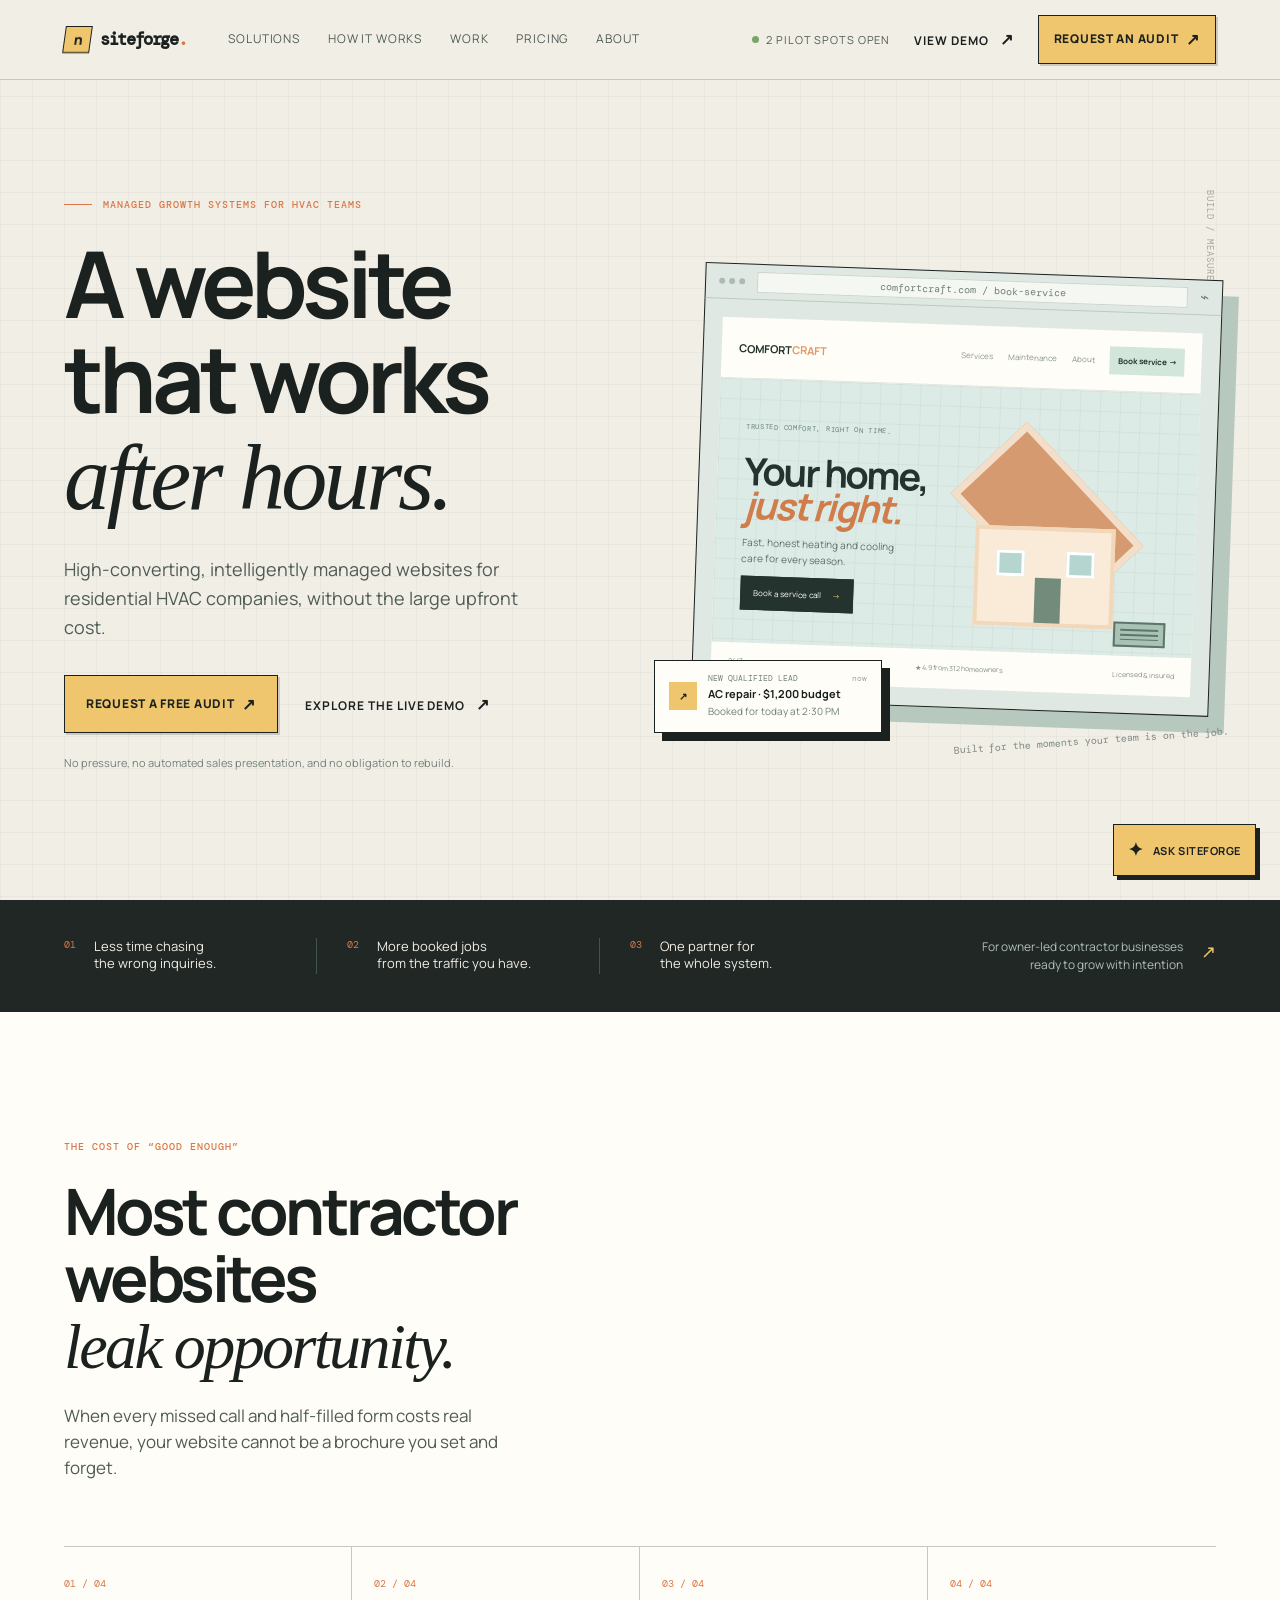
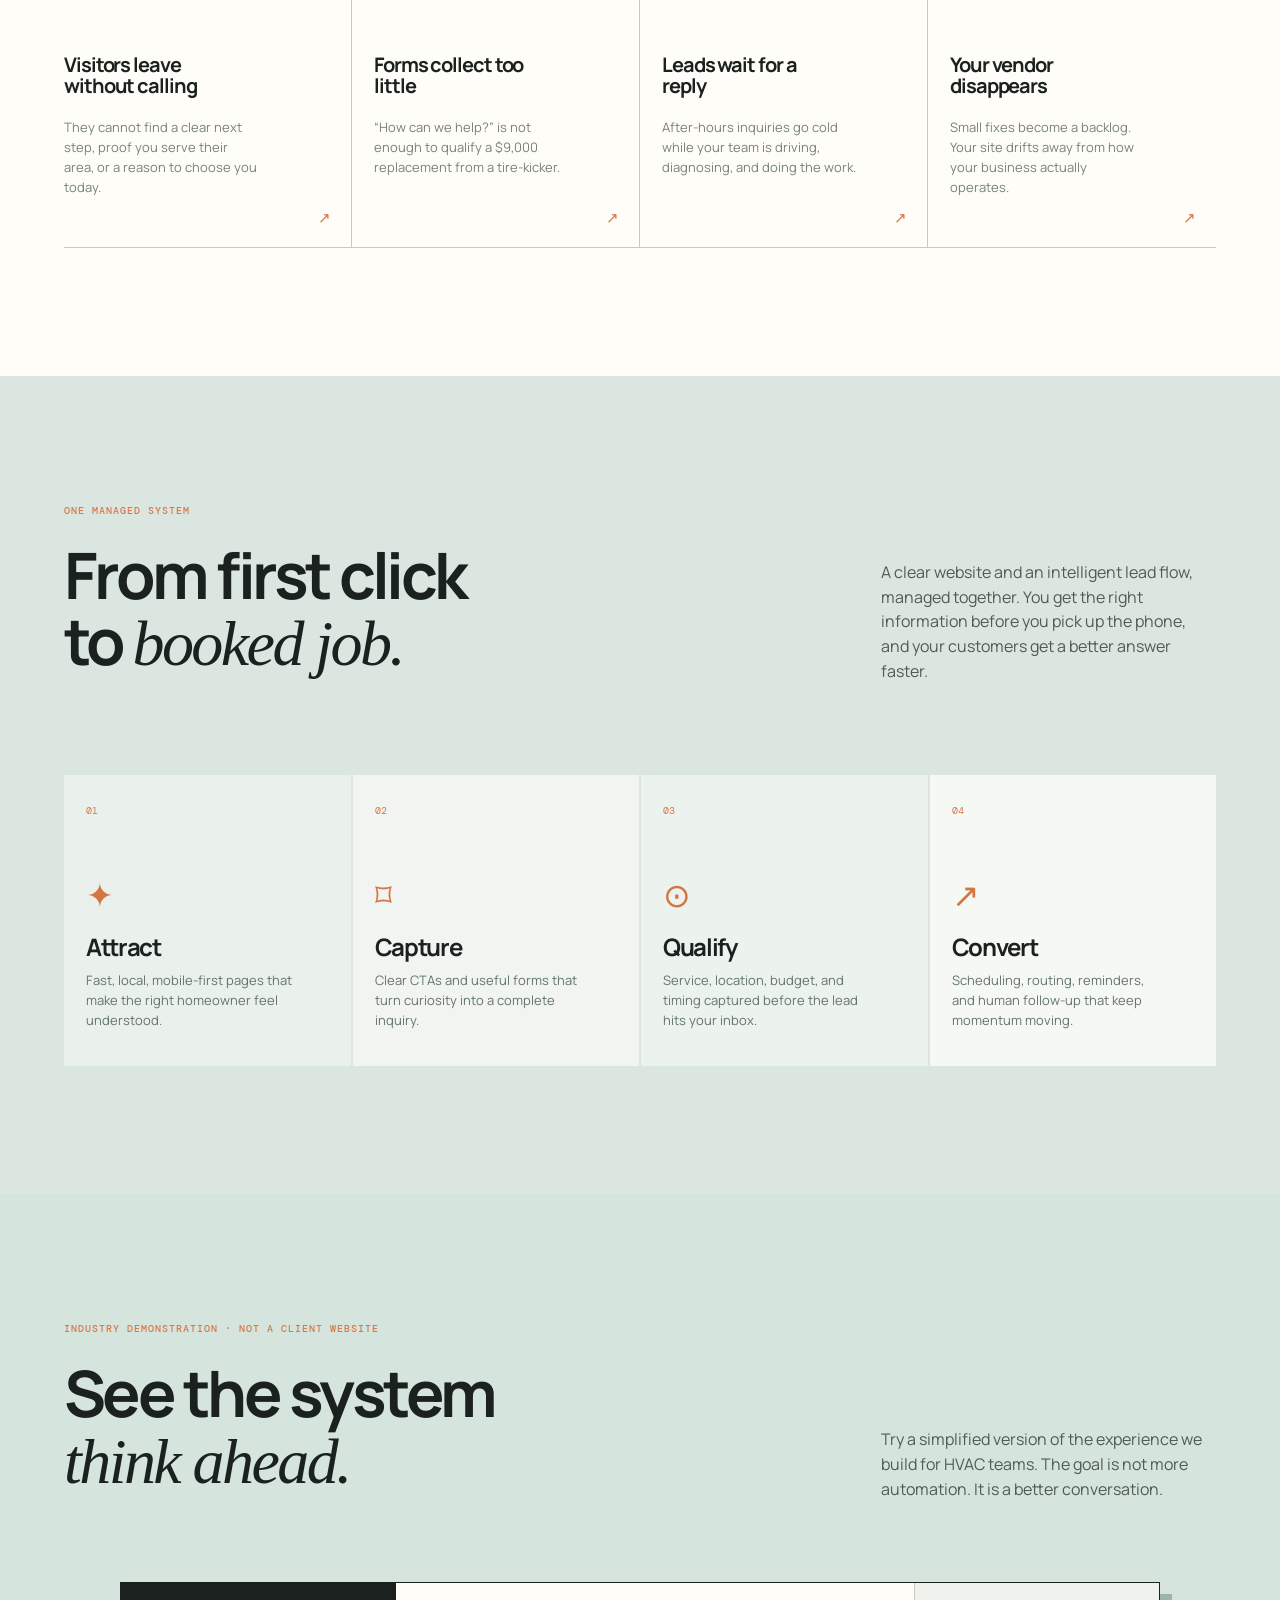
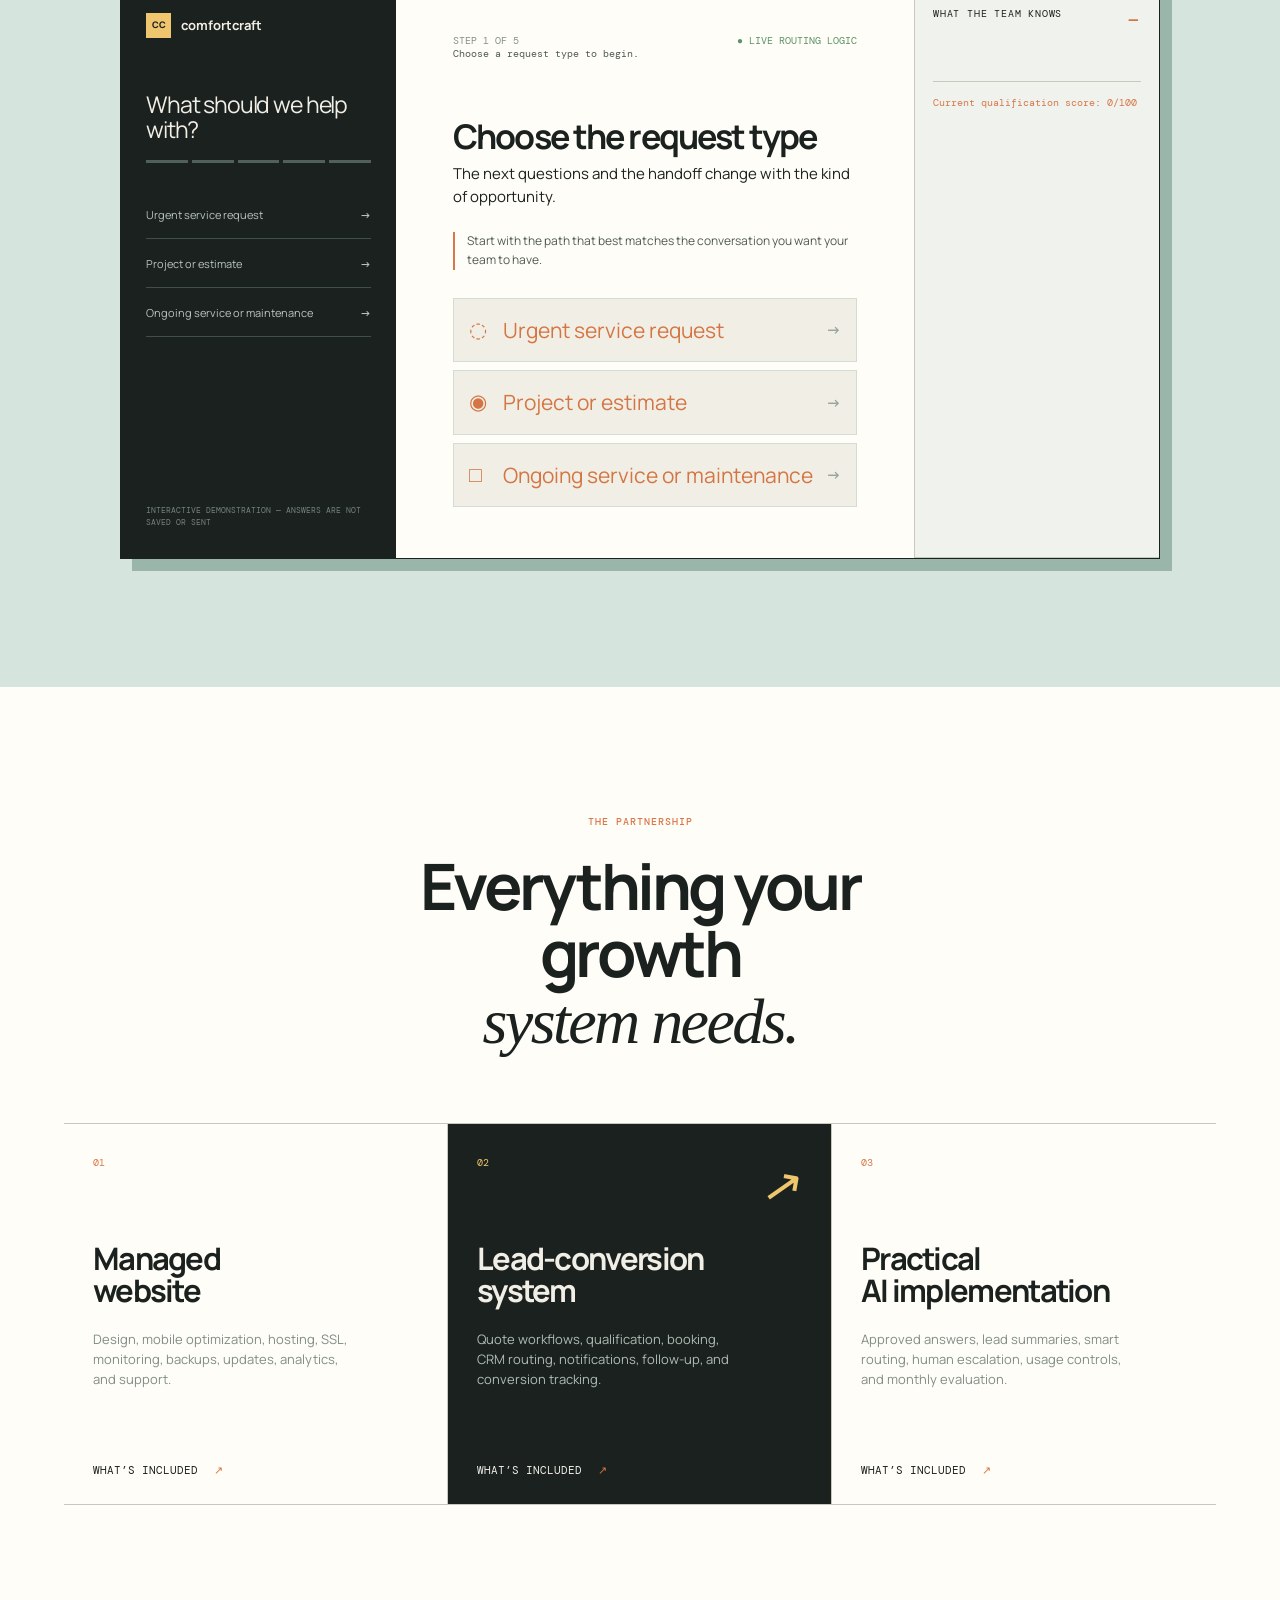
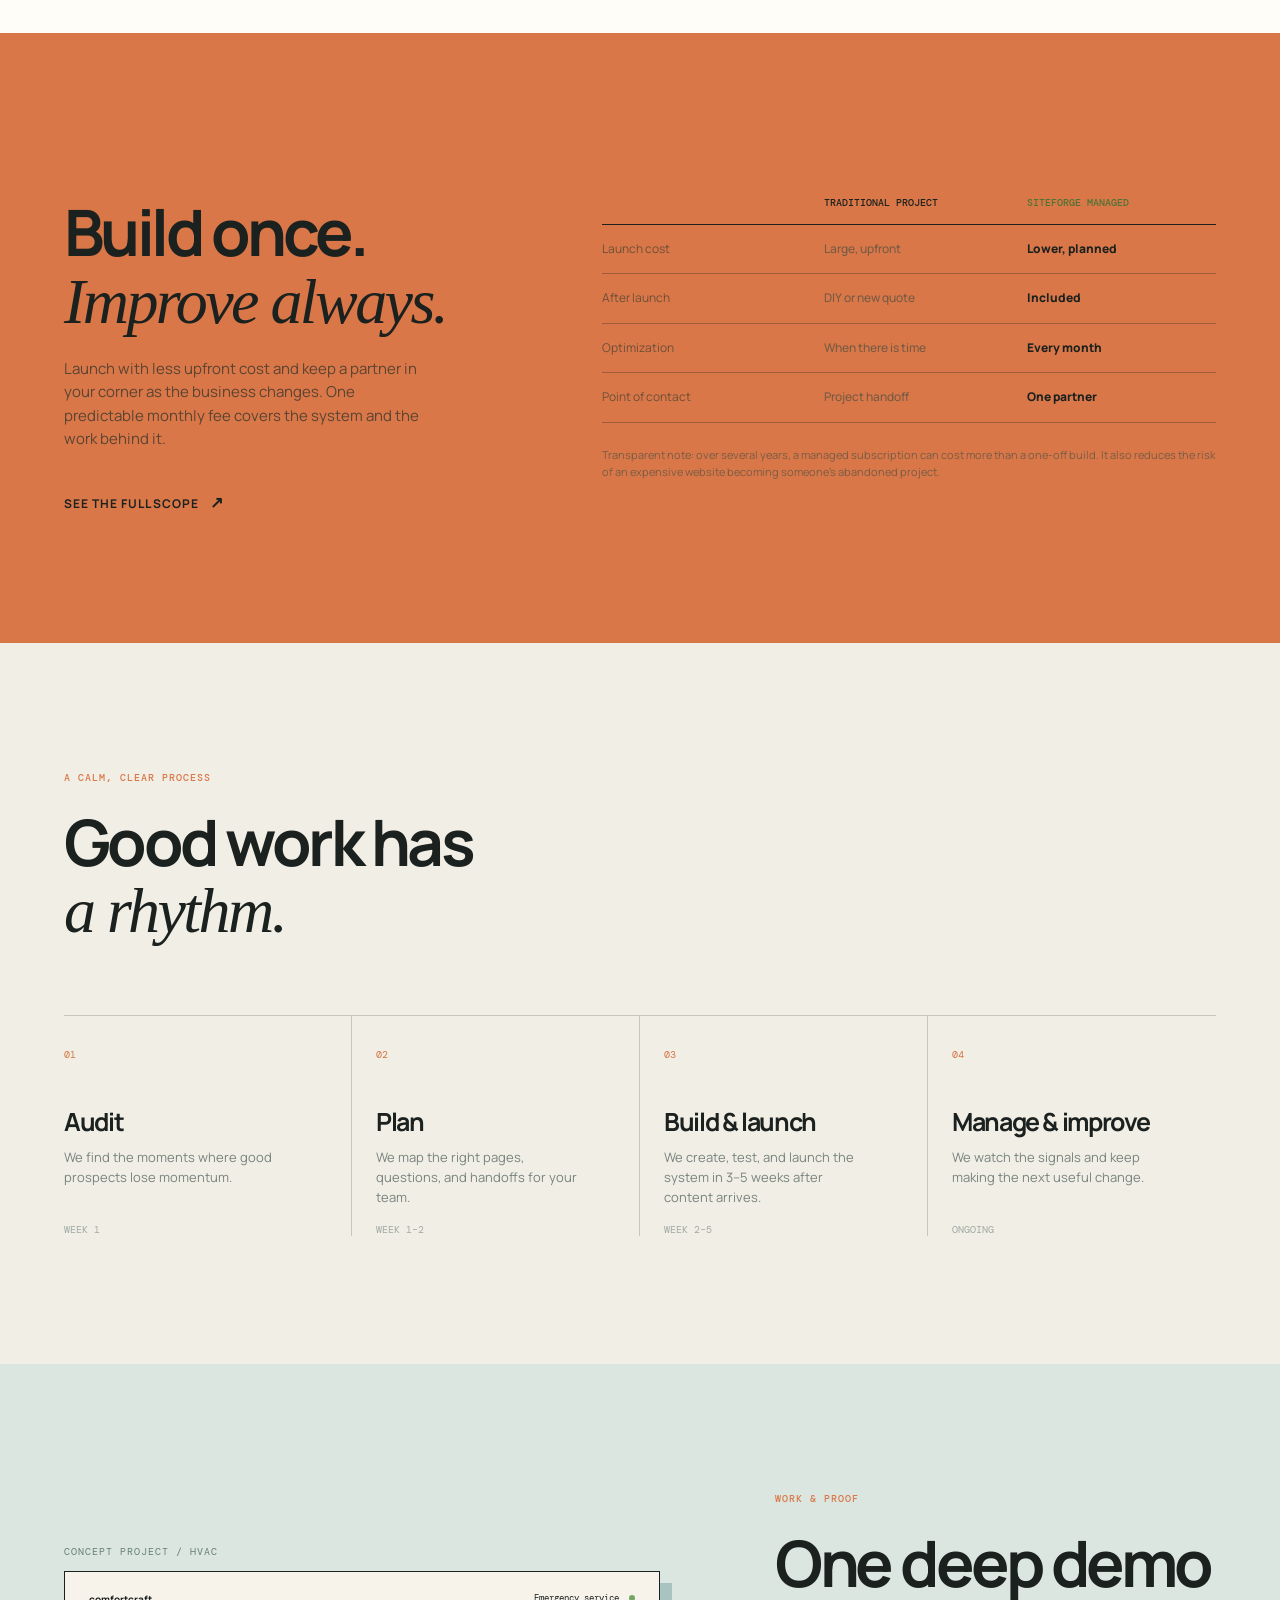
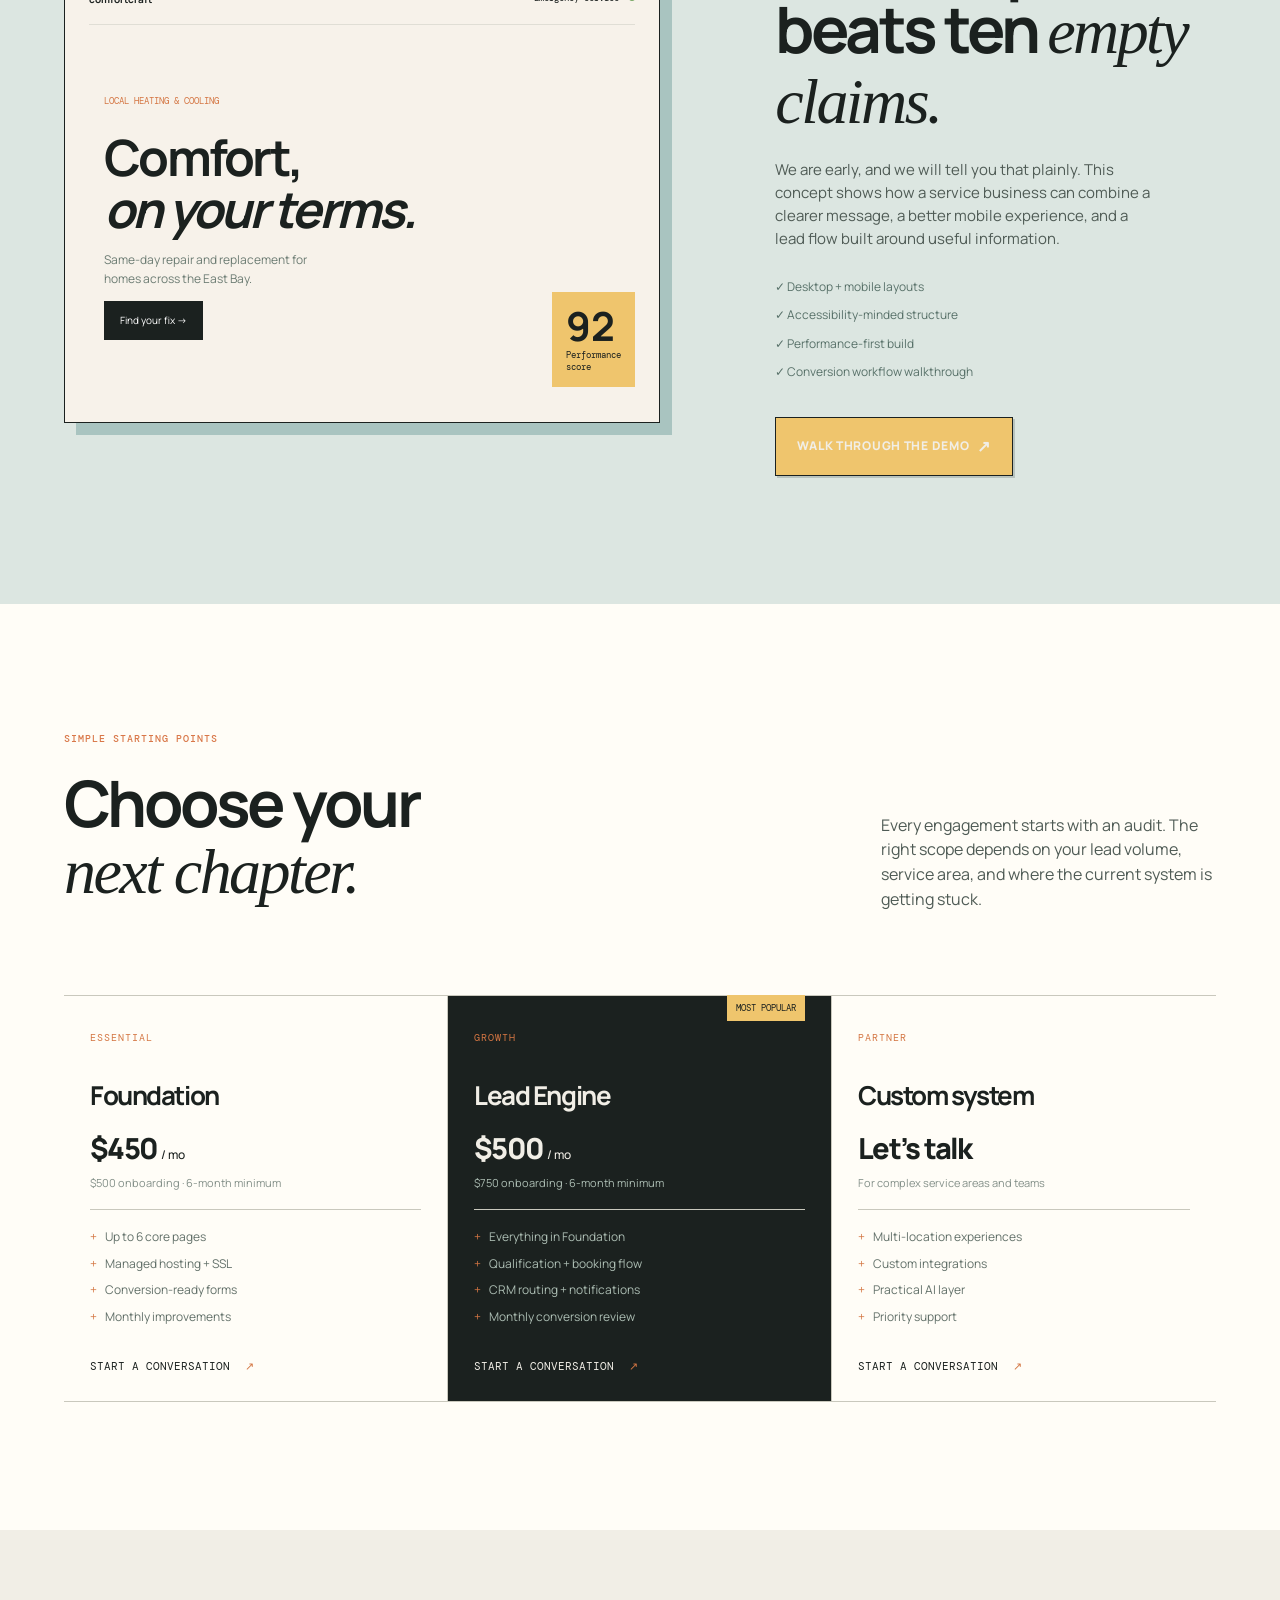
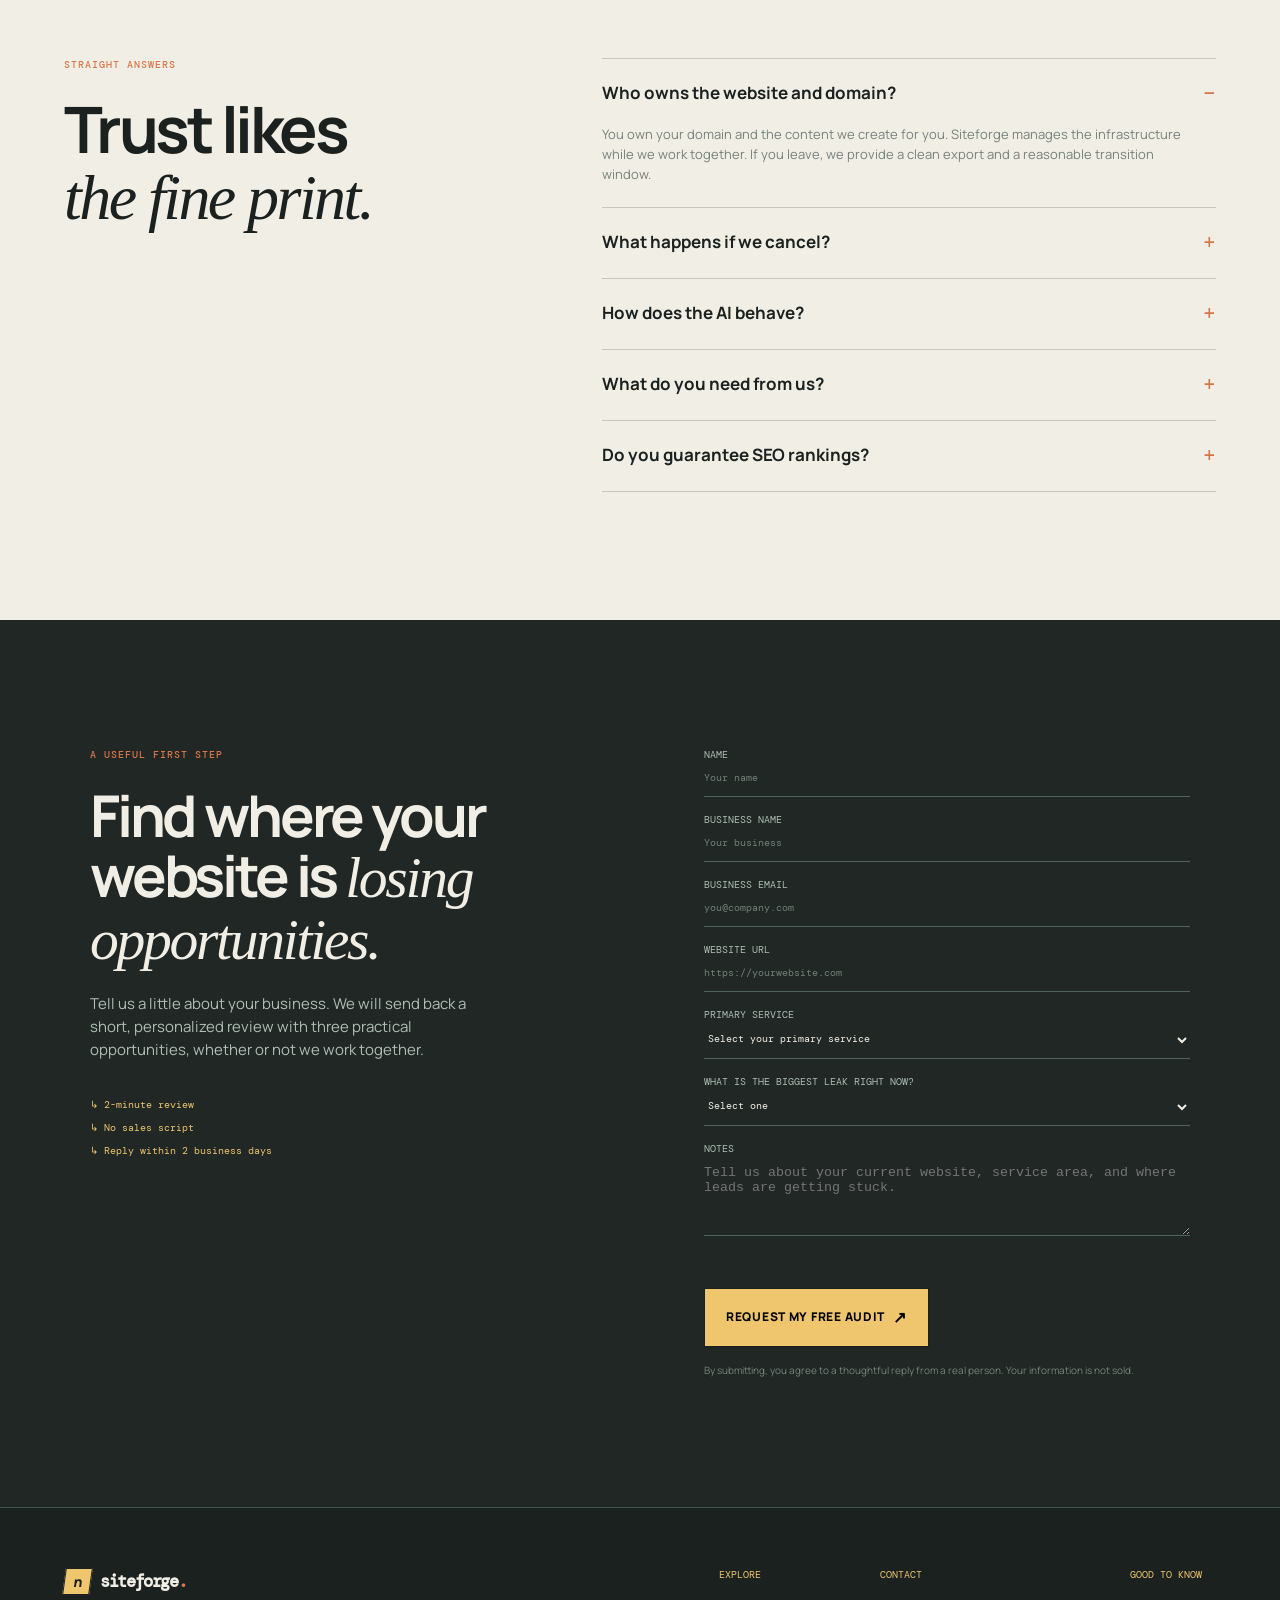
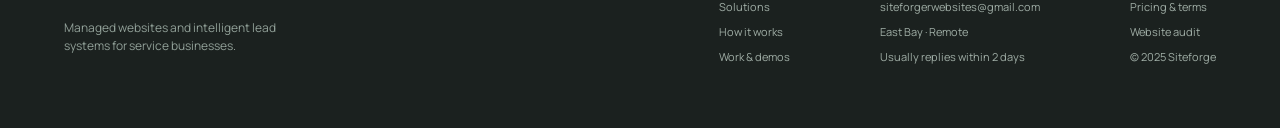
==== commit 07e805b9: "Update contact information and adjust pricing details across multiple pages" ====
--- a/index.html
+++ b/index.html
@@ -62,14 +62,14 @@
 
     <section class="work section-pad" id="work"><div class="work-visual reveal"><div class="work-label">CONCEPT PROJECT / HVAC</div><div class="work-screen"><div class="work-top"><b>comfortcraft</b><span>Emergency service <i></i></span></div><div class="work-body"><small>LOCAL HEATING & COOLING</small><h2>Comfort,<br><i>on your terms.</i></h2><p>Same-day repair and replacement for homes across the East Bay.</p><button>Find your fix →</button></div><div class="work-side-stat"><strong>92</strong><span>Performance<br>score</span></div></div></div><div class="work-copy reveal reveal-delay"><p class="eyebrow">Work & proof</p><h2>One deep demo<br>beats ten <em>empty claims.</em></h2><p>We are early, and we will tell you that plainly. This concept shows how a service business can combine a clearer message, a better mobile experience, and a lead flow built around useful information.</p><div class="proof-list"><span>✓ Desktop + mobile layouts</span><span>✓ Accessibility-minded structure</span><span>✓ Performance-first build</span><span>✓ Conversion workflow walkthrough</span></div><a class="button button-dark" href="#demo">Walk through the demo <span>↗</span></a></div></section>
 
-    <section class="pricing section-pad"><div class="pricing-top"><div class="section-intro reveal"><p class="eyebrow">Simple starting points</p><h2>Choose your<br><em>next chapter.</em></h2></div><p class="pricing-note reveal reveal-delay">Every engagement starts with an audit. The right scope depends on your lead volume, service area, and where the current system is getting stuck.</p></div><div class="pricing-grid reveal"><article><span>ESSENTIAL</span><h3>Foundation</h3><p class="price">$1,200 <small>/ mo</small></p><p class="onboard">$1,500 onboarding · 6-month minimum</p><ul><li>Up to 6 core pages</li><li>Managed hosting + SSL</li><li>Conversion-ready forms</li><li>Monthly improvements</li></ul><a href="#audit">Start a conversation <span>↗</span></a></article><article class="price-featured"><div class="popular">MOST POPULAR</div><span>GROWTH</span><h3>Lead Engine</h3><p class="price">$1,850 <small>/ mo</small></p><p class="onboard">$2,000 onboarding · 6-month minimum</p><ul><li>Everything in Foundation</li><li>Qualification + booking flow</li><li>CRM routing + notifications</li><li>Monthly conversion review</li></ul><a href="#audit">Start a conversation <span>↗</span></a></article><article><span>PARTNER</span><h3>Custom system</h3><p class="price">Let’s talk</p><p class="onboard">For complex service areas and teams</p><ul><li>Multi-location experiences</li><li>Custom integrations</li><li>Practical AI layer</li><li>Priority support</li></ul><a href="#audit">Start a conversation <span>↗</span></a></article></div></section>
+    <section class="pricing section-pad"><div class="pricing-top"><div class="section-intro reveal"><p class="eyebrow">Simple starting points</p><h2>Choose your<br><em>next chapter.</em></h2></div><p class="pricing-note reveal reveal-delay">Every engagement starts with an audit. The right scope depends on your lead volume, service area, and where the current system is getting stuck.</p></div><div class="pricing-grid reveal"><article><span>ESSENTIAL</span><h3>Foundation</h3><p class="price">$450 <small>/ mo</small></p><p class="onboard">$500 onboarding · 6-month minimum</p><ul><li>Up to 6 core pages</li><li>Managed hosting + SSL</li><li>Conversion-ready forms</li><li>Monthly improvements</li></ul><a href="#audit">Start a conversation <span>↗</span></a></article><article class="price-featured"><div class="popular">MOST POPULAR</div><span>GROWTH</span><h3>Lead Engine</h3><p class="price">$500 <small>/ mo</small></p><p class="onboard">$750 onboarding · 6-month minimum</p><ul><li>Everything in Foundation</li><li>Qualification + booking flow</li><li>CRM routing + notifications</li><li>Monthly conversion review</li></ul><a href="#audit">Start a conversation <span>↗</span></a></article><article><span>PARTNER</span><h3>Custom system</h3><p class="price">Let’s talk</p><p class="onboard">For complex service areas and teams</p><ul><li>Multi-location experiences</li><li>Custom integrations</li><li>Practical AI layer</li><li>Priority support</li></ul><a href="#audit">Start a conversation <span>↗</span></a></article></div></section>
 
     <section class="faq section-pad"><div class="section-intro reveal"><p class="eyebrow">Straight answers</p><h2>Trust likes<br><em>the fine print.</em></h2></div><div class="faq-list reveal reveal-delay"><details open><summary>Who owns the website and domain?</summary><p>You own your domain and the content we create for you. Siteforge manages the infrastructure while we work together. If you leave, we provide a clean export and a reasonable transition window.</p></details><details><summary>What happens if we cancel?</summary><p>There is no lock-in beyond the minimum term. We give 30 days notice, export your site and lead data, and document the handoff. Your domain stays yours.</p></details><details><summary>How does the AI behave?</summary><p>It only answers from an approved knowledge base, shows its limits, and hands off to a person when a question is unclear or sensitive. We review its performance monthly.</p></details><details><summary>What do you need from us?</summary><p>A point person, access to your existing website and CRM, service details, photos or brand assets, and timely feedback. Content delays are the most common cause of a slower launch.</p></details><details><summary>Do you guarantee SEO rankings?</summary><p>No. We build a fast, accessible, technically sound foundation and track meaningful actions. Rankings depend on competition, location, content, and many factors outside a website.</p></details></div></section>
 
-    <section class="audit section-pad" id="audit"><div class="audit-card reveal"><div class="audit-copy"><p class="eyebrow">A useful first step</p><h2>Find where your website is <em>losing opportunities.</em></h2><p>Tell us a little about your business. We will send back a short, personalized review with three practical opportunities, whether or not we work together.</p><div class="audit-trust"><span>↳ 2-minute review</span><span>↳ No sales script</span><span>↳ Reply within 2 business days</span></div></div><form class="audit-form" id="audit-form" method="POST" action="https://formsubmit.co/hello@siteforge.systems"><label for="name">Name<input id="name" name="name" type="text" autocomplete="name" placeholder="Your name" required></label><label for="business_name">Business name<input id="business_name" name="business_name" type="text" autocomplete="organization" placeholder="Your business" required></label><label for="email">Business email<input id="email" name="email" type="email" autocomplete="email" placeholder="you@company.com" required></label><label for="website_url">Website URL<input id="website_url" name="website_url" type="url" autocomplete="url" placeholder="https://yourwebsite.com"></label><label for="primary_service">Primary service<select id="primary_service" name="primary_service" required><option value="">Select your primary service</option><option value="HVAC">HVAC</option><option value="Plumbing">Plumbing</option><option value="Electrical">Electrical</option><option value="Landscaping">Landscaping</option><option value="Cleaning">Cleaning</option><option value="Other">Other</option></select></label><label for="biggest_leak">What is the biggest leak right now?<select id="biggest_leak" name="biggest_leak" required><option value="">Select one</option><option value="Too few inquiries">Too few inquiries</option><option value="Inquiries are not qualified">Inquiries are not qualified</option><option value="Slow response time">Slow response time</option><option value="Website feels outdated">Website feels outdated</option></select></label><label for="notes">Notes<textarea id="notes" name="notes" rows="4" placeholder="Tell us about your current website, service area, and where leads are getting stuck." required></textarea></label><input type="text" name="website" tabindex="-1" autocomplete="off" aria-hidden="true" style="position:absolute;left:-9999px;opacity:0;width:1px;height:1px;pointer-events:none;"><input type="hidden" name="_subject" value="Siteforge website audit request"><input type="hidden" name="_captcha" value="false"><input type="hidden" name="_template" value="table"><div class="form-status" data-form-status aria-live="polite" aria-atomic="true"></div><p class="form-error" hidden role="alert"></p><button class="button button-light" type="submit">Request my free audit <span>↗</span></button><p class="form-note">By submitting, you agree to a thoughtful reply from a real person. Your information is not sold.</p></form><div class="form-success" hidden><span>✓</span><h3>Good. We have it.</h3><p>We’ll reply within two business days with next steps for your review.</p><button class="text-link reset-form" type="button">Send another request ↻</button></div></div></section>
+    <section class="audit section-pad" id="audit"><div class="audit-card reveal"><div class="audit-copy"><p class="eyebrow">A useful first step</p><h2>Find where your website is <em>losing opportunities.</em></h2><p>Tell us a little about your business. We will send back a short, personalized review with three practical opportunities, whether or not we work together.</p><div class="audit-trust"><span>↳ 2-minute review</span><span>↳ No sales script</span><span>↳ Reply within 2 business days</span></div></div><form class="audit-form" id="audit-form" method="POST" action="https://formsubmit.co/siteforgerwebsites@gmail.com"><label for="name">Name<input id="name" name="name" type="text" autocomplete="name" placeholder="Your name" required></label><label for="business_name">Business name<input id="business_name" name="business_name" type="text" autocomplete="organization" placeholder="Your business" required></label><label for="email">Business email<input id="email" name="email" type="email" autocomplete="email" placeholder="you@company.com" required></label><label for="website_url">Website URL<input id="website_url" name="website_url" type="url" autocomplete="url" placeholder="https://yourwebsite.com"></label><label for="primary_service">Primary service<select id="primary_service" name="primary_service" required><option value="">Select your primary service</option><option value="HVAC">HVAC</option><option value="Plumbing">Plumbing</option><option value="Electrical">Electrical</option><option value="Landscaping">Landscaping</option><option value="Cleaning">Cleaning</option><option value="Other">Other</option></select></label><label for="biggest_leak">What is the biggest leak right now?<select id="biggest_leak" name="biggest_leak" required><option value="">Select one</option><option value="Too few inquiries">Too few inquiries</option><option value="Inquiries are not qualified">Inquiries are not qualified</option><option value="Slow response time">Slow response time</option><option value="Website feels outdated">Website feels outdated</option></select></label><label for="notes">Notes<textarea id="notes" name="notes" rows="4" placeholder="Tell us about your current website, service area, and where leads are getting stuck." required></textarea></label><input type="text" name="website" tabindex="-1" autocomplete="off" aria-hidden="true" style="position:absolute;left:-9999px;opacity:0;width:1px;height:1px;pointer-events:none;"><input type="hidden" name="_subject" value="Siteforge website audit request"><input type="hidden" name="_captcha" value="false"><input type="hidden" name="_template" value="table"><div class="form-status" data-form-status aria-live="polite" aria-atomic="true"></div><p class="form-error" hidden role="alert"></p><button class="button button-light" type="submit">Request my free audit <span>↗</span></button><p class="form-note">By submitting, you agree to a thoughtful reply from a real person. Your information is not sold.</p></form><div class="form-success" hidden><span>✓</span><h3>Good. We have it.</h3><p>We’ll reply within two business days with next steps for your review.</p><button class="text-link reset-form" type="button">Send another request ↻</button></div></div></section>
   </main>
 
-  <footer class="site-footer"><div class="footer-brand"><a class="brand" href="index.html"><span class="brand-mark">N</span><span>siteforge<span class="brand-dot">.</span></span></a><p>Managed websites and intelligent lead systems for service businesses.</p></div><div class="footer-links"><div><small>Explore</small><a href="solutions.html">Solutions</a><a href="process.html">How it works</a><a href="work.html">Work & demos</a></div><div><small>Contact</small><a href="mailto:hello@siteforge.systems">hello@siteforge.systems</a><span>East Bay · Remote</span><span>Usually replies within 2 days</span></div><div><small>Good to know</small><a href="pricing.html">Pricing & terms</a><a href="audit.html">Website audit</a><span>© 2025 Siteforge</span></div></div></footer>
+  <footer class="site-footer"><div class="footer-brand"><a class="brand" href="index.html"><span class="brand-mark">N</span><span>siteforge<span class="brand-dot">.</span></span></a><p>Managed websites and intelligent lead systems for service businesses.</p></div><div class="footer-links"><div><small>Explore</small><a href="solutions.html">Solutions</a><a href="process.html">How it works</a><a href="work.html">Work & demos</a></div><div><small>Contact</small><a href="mailto:siteforgerwebsites@gmail.com">siteforgerwebsites@gmail.com</a><span>East Bay · Remote</span><span>Usually replies within 2 days</span></div><div><small>Good to know</small><a href="pricing.html">Pricing & terms</a><a href="audit.html">Website audit</a><span>© 2025 Siteforge</span></div></div></footer>
   <script src="script.js"></script>
 </body>
 </html>
